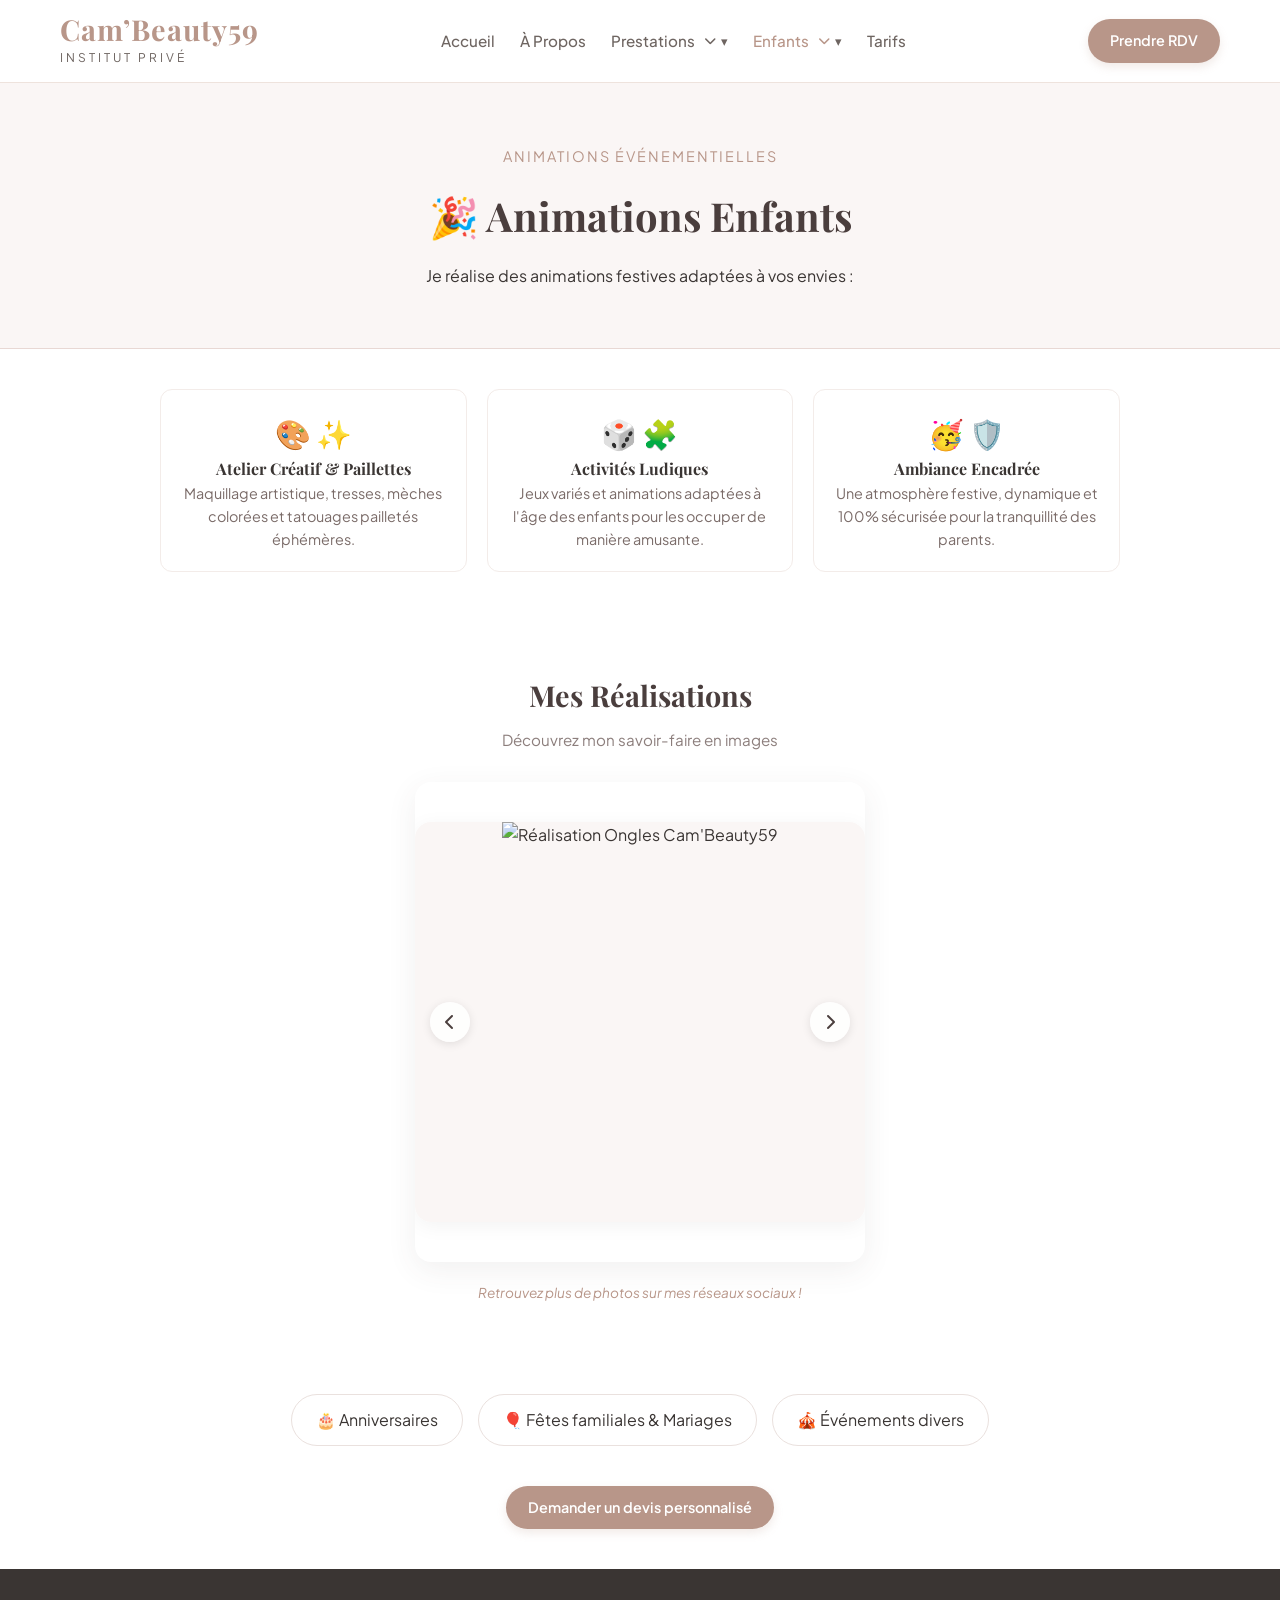
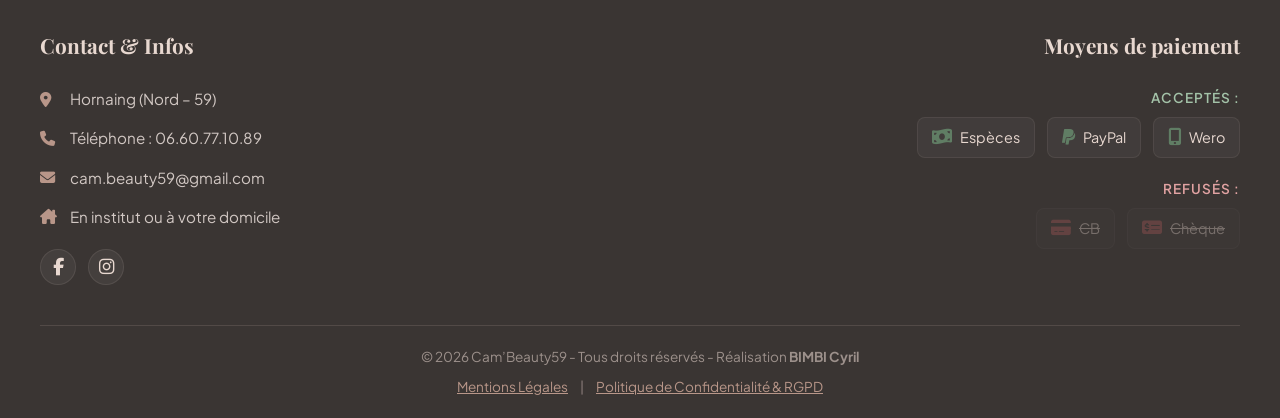
==== animations.html @ fa166274 "Add files via upload" ====
<!DOCTYPE html>
<html lang="fr">
<head>
    <meta charset="UTF-8">
    <meta name="viewport" content="width=device-width, initial-scale=1.0">
    <title>Animations enfants | Cam'Beauty59 | Hornaing</title>
    <link rel="stylesheet" href="style.css">
	<link rel="stylesheet" href="https://cdnjs.cloudflare.com/ajax/libs/font-awesome/6.5.1/css/all.min.css">
    <link rel="preconnect" href="https://fonts.googleapis.com">
    <link rel="preconnect" href="https://fonts.gstatic.com" crossorigin>
    <link href="https://fonts.googleapis.com/css2?family=Playfair+Display:ital,wght@0,400..700;1,400..700&family=Plus+Jakarta+Sans:wght@300;400;500;600&display=swap" rel="stylesheet">
</head>
<body>

     <!-- EN-TÊTE / HEADER -->
    <header class="main-header">
        <div class="header-container">
            <!-- LOGO -->
            <a href="index.html" class="logo" style="text-decoration: none;">
                <span class="logo-main">Cam’Beauty59</span>
                <span class="logo-sub">Institut Privé</span>
            </a>
            
            <!-- Menu de Navigation avec Checkbox (Burger) -->
            <input type="checkbox" id="menu-toggle" class="menu-toggle-checkbox">
            <label for="menu-toggle" class="menu-burger-label">
                <span></span>
                <span></span>
                <span></span>
            </label>

            <!-- NAVIGATION ÉPURÉE AVEC MENUS DÉROULANTS -->
            <nav class="nav-menu">
                <ul>
                    <li><a href="index.html">Accueil</a></li>
                    <li><a href="apropos.html">À Propos</a></li>
                    
                    <!-- MENU DÉROULANT : PRESTATIONS -->
                    <li class="dropdown">
                        <a href="#" class="dropdown-trigger">Prestations <i class="fa-solid fa-chevron-down" style="font-size: 0.75rem; margin-left: 4px;"></i></a>
                        <ul class="dropdown-menu">
                            <li><a href="ongles.html">Ongles</a></li>
                            <li><a href="cils.html">Cils</a></li>
                            <li><a href="soins-epilations.html">Soins & Épilations</a></li>
                            <li><a href="massages.html">Massages</a></li>
                            <li><a href="modelage-corps.html">Modelage corps</a></li>
                            <li><a href="mise-en-beaute.html">Mise en beauté</a></li>
                        </ul>
                    </li>

                    <!-- MENU DÉROULANT : ENFANTS -->
                    <li class="dropdown">
                        <a href="#" class="dropdown-trigger active">Enfants <i class="fa-solid fa-chevron-down" style="font-size: 0.75rem; margin-left: 4px;"></i></a>
                        <ul class="dropdown-menu">
                            <li><a href="animations.html" class = "active">Animations</a></li>
                            <li><a href="spa-party.html">Spa party</a></li>
                        </ul>
                    </li>

                    <li><a href="tarifs.html">Tarifs</a></li>
                    <li class="mobile-cta-item"><a href="reservation.html" class="btn-primary">Prendre RDV</a></li>
                </ul>
            </nav>

            <a href="reservation.html" class="btn-cta">Prendre RDV</a>
        </div>
    </header>
	
	<main>
<!-- SECTION ANIMATIONS ENFANTS -->
<main class="prestation-detail-page">
    <section class="prestation-hero">
        <span style="color: #b89689; text-transform: uppercase; letter-spacing: 2px; font-size: 0.9rem;">Animations événementielles</span>
        <h1 style="font-family: 'Playfair Display', serif; color: #4a3e3d; margin: 15px 0;">🎉 Animations Enfants</h1>
        <p>Je réalise des animations festives adaptées à vos envies :</p>
    </section>

    <div class="services-grid">
        <div class="service-card">
            <span style="font-size: 1.8rem;">🎨 ✨</span>
            <h4>Atelier Créatif & Paillettes</h4>
            <p style="font-size: 0.9rem; color: #7a6b68;">Maquillage artistique, tresses, mèches colorées et tatouages pailletés éphémères.</p>
        </div>
        <div class="service-card">
            <span style="font-size: 1.8rem;">🎲 🧩</span>
            <h4>Activités Ludiques</h4>
            <p style="font-size: 0.9rem; color: #7a6b68;">Jeux variés et animations adaptées à l'âge des enfants pour les occuper de manière amusante.</p>
        </div>
        <div class="service-card">
            <span style="font-size: 1.8rem;">🥳 🛡️</span>
            <h4>Ambiance Encadrée</h4>
            <p style="font-size: 0.9rem; color: #7a6b68;">Une atmosphère festive, dynamique et 100% sécurisée pour la tranquillité des parents.</p>
        </div>
    </div>

    <!-- SECTION GALERIE PHOTOS SOUS FORME DE SLIDER -->
    <section class="prestation-gallery-section" style="padding: 60px 20px; background: #ffffff; text-align: center;">
        <div style="max-width: 1000px; margin: 0 auto;">
            <h2 style="font-family: 'Playfair Display', serif; color: #4a3e3d; font-size: 1.8rem; margin: 0 0 10px 0;">Mes Réalisations</h2>
            <p style="color: #8c7e7c; font-family: 'Plus Jakarta Sans', sans-serif; font-size: 0.95rem; margin: 0 0 30px 0;">Découvrez mon savoir-faire en images</p>
            
            <!-- Conteneur principal du Slider -->
            <div class="slider-wrapper" style="position: relative; max-width: 450px; margin: 0 auto; overflow: hidden; border-radius: 16px; box-shadow: 0 8px 30px rgba(74, 62, 61, 0.08);">
                
                <!-- Les diapositives -->
                <div class="slides-container" id="nails-slider" style="display: flex; transition: transform 0.4s ease-in-out; width: 100%;">
                    <!-- Slide 1 -->
                    <div class="slide-item" style="min-width: 100%; aspect-ratio: 1/1; background: #faf6f5; box-sizing: border-box;">
                        <img src="images/ongles1.jpg" alt="Réalisation Ongles Cam'Beauty59" style="width: 100%; height: 100%; object-fit: cover;">
                    </div>
                    <!-- Slide 2 -->
                    <div class="slide-item" style="min-width: 100%; aspect-ratio: 1/1; background: #faf6f5; box-sizing: border-box;">
                        <img src="images/ongles2.jpg" alt="Réalisation Ongles Cam'Beauty59" style="width: 100%; height: 100%; object-fit: cover;">
                    </div>
                    <!-- Slide 3 -->
                    <div class="slide-item" style="min-width: 100%; aspect-ratio: 1/1; background: #faf6f5; box-sizing: border-box;">
                        <img src="images/ongles3.jpg" alt="Réalisation Ongles Cam'Beauty59" style="width: 100%; height: 100%; object-fit: cover;">
                    </div>
                    <!-- Slide 4 -->
                    <div class="slide-item" style="min-width: 100%; aspect-ratio: 1/1; background: #faf6f5; box-sizing: border-box;">
                        <img src="images/ongles4.jpg" alt="Réalisation Ongles Cam'Beauty59" style="width: 100%; height: 100%; object-fit: cover;">
                    </div>
                </div>

                <!-- Boutons de navigation (Flèches) -->
                <button onclick="moveSlide(-1)" style="position: absolute; left: 15px; top: 50%; transform: translateY(-50%); background: rgba(255, 255, 255, 0.85); border: none; width: 40px; height: 40px; border-radius: 50%; cursor: pointer; color: #4a3e3d; font-size: 1rem; display: flex; align-items: center; justify-content: center; box-shadow: 0 2px 10px rgba(0,0,0,0.1); transition: all 0.2s;" onmouseenter="this.style.backgroundColor='#ffffff'; this.style.color='#b89689';" onmouseleave="this.style.backgroundColor='rgba(255, 255, 255, 0.85)'; this.style.color='#4a3e3d';">
                    <i class="fa-solid fa-chevron-left"></i>
                </button>
                <button onclick="moveSlide(1)" style="position: absolute; right: 15px; top: 50%; transform: translateY(-50%); background: rgba(255, 255, 255, 0.85); border: none; width: 40px; height: 40px; border-radius: 50%; cursor: pointer; color: #4a3e3d; font-size: 1rem; display: flex; align-items: center; justify-content: center; box-shadow: 0 2px 10px rgba(0,0,0,0.1); transition: all 0.2s;" onmouseenter="this.style.backgroundColor='#ffffff'; this.style.color='#b89689';" onmouseleave="this.style.backgroundColor='rgba(255, 255, 255, 0.85)'; this.style.color='#4a3e3d';">
                    <i class="fa-solid fa-chevron-right"></i>
                </button>
            </div>

            <p style="color: #b89689; font-family: 'Plus Jakarta Sans', sans-serif; font-size: 0.85rem; font-style: italic; margin-top: 20px;">Retrouvez plus de photos sur mes réseaux sociaux !</p>
        </div>
    </section>

    <div class="event-badges">
        <div class="badge">🎂 Anniversaires</div>
        <div class="badge">🎈 Fêtes familiales & Mariages</div>
        <div class="badge">🎪 Événements divers</div>
    </div>

    <div style="text-align: center; margin: 40px 0;">
        <a href="reservation.html" class="btn-cta">Demander un devis personnalisé</a>
    </div>
</main>
<footer class="main-footer">
    <div class="footer-container">
        <div class="footer-col contact-col">
            <h4>Contact & Infos</h4>
            <p><i class="fa-solid fa-location-dot"></i> Hornaing (Nord – 59)</p>
            <p><i class="fa-solid fa-phone"></i> Téléphone : 06.60.77.10.89</p>
            <p><i class="fa-solid fa-envelope"></i> <a href="mailto:cam.beauty59@gmail.com" style="color: #d1c7c3; transition: color 0.3s;" onmouseover="this.style.color='#b89689'" onmouseout="this.style.color='#d1c7c3'">cam.beauty59@gmail.com</a></p>
            <p><i class="fa-solid fa-house-chimney"></i> En institut ou à votre domicile</p>
            <div class="footer-socials">
                <a href="https://www.facebook.com/profile.php?id=61571877812657" target="_blank" title="Suivez-nous sur Facebook" class="social-link fb">
                    <i class="fa-brands fa-facebook-f"></i>
                </a>
                <a href="https://www.instagram.com/cam_beauty_59?fbclid=IwY2xjawSXhWFleHRuA2FlbQIxMABzcnRjBmFwcF9pZBAyMjIwMzkxNzg4MjAwODkyAAEeG185iUCIok8GED-L1jcoVpaqo45nMcBzob8tK8vyRKc40WzaAgR6T8M7yww_aem_YWdncwBMK76YFuNPr8O8VAela2et&brid=YWdncwGJ7AncZDzfiNrmptBhnZ3S" target="_blank" title="Suivez-nous sur Instagram" class="social-link ig">
                    <i class="fa-brands fa-instagram"></i>
                </a>
            </div>
        </div>
        <div class="footer-col payment-col">
            <h4>Moyens de paiement</h4>
            <div class="payment-container">
                <div class="payment-group accept">
                    <span class="group-title">Acceptés :</span>
                    <div class="logos-grid">
                        <div class="logo-item" title="Espèces"><i class="fa-solid fa-money-bill-wave"></i> <span>Espèces</span></div>
                        <div class="logo-item" title="PayPal"><i class="fa-brands fa-paypal"></i> <span>PayPal</span></div>
                        <div class="logo-item" title="Wero"><i class="fa-solid fa-mobile-screen-button"></i> <span>Wero</span></div>
                    </div>
                </div>
                
                <div class="payment-group refuse">
                    <span class="group-title">Refusés :</span>
                    <div class="logos-grid">
                        <div class="logo-item disabled" title="Carte Bancaire"><i class="fa-solid fa-credit-card"></i> <span>CB</span></div>
                        <div class="logo-item disabled" title="Chèque"><i class="fa-solid fa-money-check-dollar"></i> <span>Chèque</span></div>
                    </div>
                </div>
            </div>
        </div>
    </div>
    
    <div class="footer-bottom">
        <p>&copy; 2026 Cam’Beauty59 - Tous droits réservés - Réalisation <a href="https://cyril1355.github.io/Cyril-freelance/" target="_blank" class="footer-link">BIMBI Cyril</a></p>
		<p class="footer-legal-links" style="font-size: 0.85rem; color: #8c7e7c;">
			<span onclick="openModal('legal-modal')" style="color: #b89689; cursor: pointer; text-decoration: underline; transition: color 0.3s;" onmouseover="this.style.color='#ffffff'" onmouseout="this.style.color='#b89689'">Mentions Légales</span> 
			<span style="color: #8c7e7c; margin: 0 10px;">|</span> 
			<span onclick="openModal('rgpd-modal')" style="color: #b89689; cursor: pointer; text-decoration: underline; transition: color 0.3s;" onmouseover="this.style.color='#ffffff'" onmouseout="this.style.color='#b89689'">Politique de Confidentialité & RGPD</span>
		</p>
    </div>
</footer>

<!-- MODALES INTERACTIVES -->
<div id="legal-modal" style="display:none; position:fixed; z-index:99999; left:0; top:0; width:100%; height:100%; background-color: rgba(42, 35, 34, 0.6); backdrop-filter: blur(5px); align-items: center; justify-content: center;">
    <div style="background-color: #faf6f5; margin: auto; padding: 30px; border: 1px solid #f3ece9; width: 90%; max-width: 650px; border-radius: 16px; box-shadow: 0 12px 40px rgba(0,0,0,0.15); font-family: 'Plus Jakarta Sans', sans-serif; position: relative;">
        <span onclick="closeModal('legal-modal')" style="position: absolute; right: 20px; top: 15px; font-size: 28px; cursor: pointer; color: #8c7e7c; transition: color 0.3s;" onmouseover="this.style.color='#4a3e3d'" onmouseout="this.style.color='#8c7e7c'">&times;</span>
        <h2 style="font-family: 'Playfair Display', serif; color: #4a3e3d; margin-top: 0; border-bottom: 1px solid #e8d8d4; padding-bottom: 12px; font-size: 1.6rem;">Mentions Légales</h2>
        <div style="max-height: 400px; overflow-y: auto; text-align: left; color: #5c4e4c; font-size: 0.9rem; line-height: 1.6; padding-right: 15px;">
            <p><strong>1. Édition du site</strong><br>Le présent site web est édité par <strong>Camille</strong>, agissant en qualité de Micro-Entrepreneur / Professionnel indépendant.<br>Secteur géographique : Hornaing (Nord – 59)<br>Siret : [Renseigner ton SIRET ici]<br>E-mail : cam.beauty59@gmail.com<br>Téléphone : 06.60.77.10.89</p>
            <p><strong>2. Hébergement</strong><br>Ce site est hébergé par GitHub Pages (GitHub Inc., 88 Colin P. Kelly Jr. St, San Francisco, CA 94107, États-Unis).</p>
            <p><strong>3. Propriété intellectuelle</strong><br>L'ensemble des contenus présents sur ce site (textes, visuels, charte graphique) est la propriété exclusive de Cam’Beauty59. Toute reproduction ou utilisation sans accord écrit est interdite.</p>
            <p><strong>4. Conditions d'Acompte & d'Annulation</strong><br>Les réservations de prestations esthétiques s'effectuent via la plateforme technique TidyCal. Pour chaque confirmation de rendez-vous, un acompte obligatoire et forfaitaire de 10 € est demandé. Cet acompte est déduit du montant final de la prestation.</p>
            <p>Conformément à l'article L221-28 du Code de la consommation concernant les services de soins à date déterminée, le droit de rétractation ne s'applique pas aux réservations effectuées.</p>
            <p><strong>Règle des 48h :</strong> Toute annulation ou modification de créneau doit survenir plus de 48 heures à l'avance. Passé ce délai de 48h, ou en cas de non-présentation, l'acompte de 10 € sera définitivement conservé par Cam’Beauty59 à titre de dédommagement forfaitaire pour l'immobilisation du créneau, sans possibilité de remboursement ou de report.</p>
        </div>
    </div>
</div>

<div id="rgpd-modal" style="display:none; position:fixed; z-index:99999; left:0; top:0; width:100%; height:100%; background-color: rgba(42, 35, 34, 0.6); backdrop-filter: blur(5px); align-items: center; justify-content: center;">
    <div style="background-color: #faf6f5; margin: auto; padding: 30px; border: 1px solid #f3ece9; width: 90%; max-width: 650px; border-radius: 16px; box-shadow: 0 12px 40px rgba(0,0,0,0.15); font-family: 'Plus Jakarta Sans', sans-serif; position: relative;">
        <span onclick="closeModal('rgpd-modal')" style="position: absolute; right: 20px; top: 15px; font-size: 28px; cursor: pointer; color: #8c7e7c; transition: color 0.3s;" onmouseover="this.style.color='#4a3e3d'" onmouseout="this.style.color='#8c7e7c'">&times;</span>
        <h2 style="font-family: 'Playfair Display', serif; color: #4a3e3d; margin-top: 0; border-bottom: 1px solid #e8d8d4; padding-bottom: 12px; font-size: 1.6rem;">Politique de Confidentialité (RGPD)</h2>
        <div style="max-height: 400px; overflow-y: auto; text-align: left; color: #5c4e4c; font-size: 0.9rem; line-height: 1.6; padding-right: 15px;">
            <p><strong>1. Responsable du traitement</strong><br>La responsable de la collecte et du traitement de vos données personnelles est Camille (cam.beauty59@gmail.com).</p>
            <p><strong>2. Données collectées & Finalités</strong><br>Nous collectons uniquement les informations nécessaires au bon traitement de vos demandes :
            <br>• Prénom, Nom, Email, Téléphone : pour enregistrer, planifier et confirmer vos rendez-vous.
            <br>• Données de paiement : pour le règlement sécurisé de votre acompte de 10 €.</p>
            <p><strong>3. Transmission et Sécurité</strong><br>Vos données sont transmises de manière sécurisée aux outils tiers indispensables à la prise de rendez-vous automatique : TidyCal (planification), Google Calendar (agenda professionnel) et Stripe/PayPal (passerelles de paiement agréées). Aucun identifiant bancaire n'est stocké sur notre site web.</p>
            <p><strong>4. Vos Droits</strong><br>Conformément au RGPD, vous disposez d’un droit d’accès, de modification, de limitation ou de suppression de vos données personnelles. Pour exercer vos droits, vous pouvez envoyer votre demande à tout moment par e-mail à cam.beauty59@gmail.com.</p>
        </div>
    </div>
</div>

<!-- LOGICIEL DE NAVIGATION DES FENÊTRES ET DU DIAPORAMA SCRIPT -->
<script>
// Gestion du Slider Photos
let currentSlide = 0;
const totalSlides = 4; // Nombre total d'images

function moveSlide(direction) {
    currentSlide = (currentSlide + direction + totalSlides) % totalSlides;
    const slider = document.getElementById('nails-slider');
    slider.style.transform = `translateX(-${currentSlide * 100}%)`;
}

// Sélection Prestations & Bouton Réservation
let selectedServiceUrl = "";

function selectService(url, element) {
    if (selectedServiceUrl === url) {
        element.style.borderColor = "#eae1de";
        element.style.background = "#ffffff";
        selectedServiceUrl = ""; 
    } else {
        document.querySelectorAll('.service-option').forEach(opt => {
            opt.style.borderColor = "#eae1de";
            opt.style.background = "#ffffff";
        });
        
        element.style.borderColor = "#b89689";
        element.style.background = "#fdfbfb";
        selectedServiceUrl = url; 
    }
    
    toggleBookingButton();
}

function toggleBookingButton() {
    const checkbox = document.getElementById('agree-policy');
    const btn = document.getElementById('booking-btn');
    
    if (checkbox.checked && selectedServiceUrl !== "") {
        btn.href = selectedServiceUrl;
        btn.style.backgroundColor = "#b89689"; 
        btn.style.pointerEvents = "auto";
        btn.style.opacity = "1";
    } else {
        btn.href = "#";
        btn.style.backgroundColor = "#cbd5e1"; 
        btn.style.pointerEvents = "none";
        btn.style.opacity = "0.7";
    }
}
</script>
</body>
</html>
---- style.css ----
:root {
    --primary-color: #b89689;   
    --accent-color: #e8d8d0;    
    --bg-soft: #fbf6f3;         
    --text-dark: #3a3533;       
    --text-light: #6e6561;      
    --border-color: #eee3dd;    
    --success-color: #607d64;   
    --danger-color: #b05c5c;    
}

* {
    box-sizing: border-box;
    margin: 0;
    padding: 0;
}

body {
    font-family: 'Plus Jakarta Sans', sans-serif;
    color: var(--text-dark);
    background-color: #ffffff;
    line-height: 1.6;
    overflow-x: hidden; /* Évite les légers scrolls horizontaux sur mobile */
}

h1, h2, h3, h4, .logo-main {
    font-family: 'Playfair Display', serif;
}

a {
    text-decoration: none;
    color: inherit;
    transition: all 0.3s ease;
}

img {
    max-width: 100%;
    height: auto;
}

/* ==========================================================================
  				NAVIGATION RESPONSIVE
   ========================================================================== */
.main-header {
    background-color: #ffffff;
    border-bottom: 1px solid var(--border-color);
    position: sticky;
    top: 0;
    z-index: 1000;
}

.header-container {
    max-width: 1200px;
    margin: 0 auto;
    padding: 15px 20px;
    display: flex;
    justify-content: space-between;
    align-items: center;
}

.logo {
    display: flex;
    flex-direction: column;
    z-index: 1010;
}

.logo-main {
    font-size: 1.8rem;
    font-weight: 700;
    letter-spacing: 1px;
    color: var(--primary-color);
    line-height: 1;
}

.logo-sub {
    font-size: 0.75rem;
    text-transform: uppercase;
    letter-spacing: 3px;
    color: var(--text-light);
    margin-top: 4px;
}
/* ==========================================================================
   NOUVEAU SYSTÈME DE NAVIGATION ÉPURÉ & DROPDOWNS
   ========================================================================== */
.nav-menu ul {
    list-style: none;
    display: flex;
    gap: 25px;
    align-items: center;
}

.nav-menu a {
    font-size: 0.95rem;
    font-weight: 500;
    color: var(--text-light);
    padding: 10px 0;
    display: inline-flex;
    align-items: center;
    gap: 5px;
    position: relative;
}

/* --- STRUCTURE DES DROPDOWNS (ORDINATEUR) --- */
.nav-menu li {
    position: relative; /* Position pivot pour le sous-menu */
}

.nav-menu .dropdown-menu {
    display: none;
    position: absolute;
    top: 100%;
    left: 50%;
    transform: translateX(-50%);
    background-color: #ffffff;
    box-shadow: 0 10px 30px rgba(184, 150, 137, 0.12);
    border: 1px solid var(--border-color);
    border-radius: 12px;
    padding: 12px 0;
    min-width: 200px;
    z-index: 1000;
    flex-direction: column;
    gap: 0;
}

/* Liens internes du menu déroulant */
.nav-menu .dropdown-menu li a {
    display: block;
    padding: 10px 20px;
    color: var(--text-dark);
    font-size: 0.9rem;
    font-weight: 400;
    white-space: nowrap;
    width: 100%;
    transition: background-color 0.2s, color 0.2s;
}

.nav-menu .dropdown-menu li a:hover,
.nav-menu .dropdown-menu li a.active {
    background-color: var(--bg-soft);
    color: var(--primary-color);
}

/* Flèche indicative */
.dropdown-trigger::after {
    content: '▾';
    font-size: 0.8rem;
    color: var(--text-light);
    transition: transform 0.3s ease;
}

.dropdown-trigger:hover::after {
    color: var(--primary-color);
}

/* Déclenchement au survol sur écran d'ordinateur */
@media (min-width: 1025px) {
    .nav-menu li.dropdown:hover .dropdown-menu {
        display: flex;
    }
}

.nav-menu a:hover, .nav-menu a.active {
    color: var(--primary-color);
}

.mobile-cta-item {
    display: none;
}

.menu-toggle-checkbox, .menu-burger-label {
    display: none;
}

.btn-cta, .btn-primary {
    background-color: var(--primary-color);
    color: #ffffff;
    padding: 10px 22px;
    border-radius: 50px;
    font-size: 0.9rem;
    font-weight: 600;
    display: inline-block;
    box-shadow: 0 4px 10px rgba(184, 150, 137, 0.2);
    border: none;
    cursor: pointer;
    text-align: center;
}

.btn-cta:hover, .btn-primary:hover {
    background-color: var(--text-dark);
    box-shadow: 0 4px 15px rgba(0, 0, 0, 0.15);
    transform: translateY(-1px);
}

.btn-primary {
    padding: 14px 30px;
    font-size: 1rem;
}

/* ==========================================================================
   PAGE D'ACCUEIL CONTENU
   ========================================================================== */

/* --- SECTION HERO --- */
.hero-section {
    background: linear-gradient(135deg, var(--bg-soft) 0%, #ffffff 100%);
    padding: 80px 20px;
}

.hero-container {
    max-width: 1200px;
    margin: 0 auto;
    display: flex;
    align-items: center;
    gap: 60px;
}

.hero-image {
    flex: 1;
    text-align: center;
}

.hero-image img {
    border-radius: 20px;
    box-shadow: 0 10px 30px rgba(184, 150, 137, 0.15);
    border: 8px solid #ffffff;
}

.hero-content {
    flex: 1.2;
}

.hero-content .subtitle {
    display: inline-block;
    color: var(--primary-color);
    text-transform: uppercase;
    font-size: 0.9rem;
    letter-spacing: 2px;
    font-weight: 600;
    margin-bottom: 15px;
}

.hero-content h1 {
    font-size: 3rem;
    color: var(--text-dark);
    line-height: 1.2;
    margin-bottom: 20px;
}

.hero-content p {
    font-size: 1.15rem;
    color: var(--text-light);
    line-height: 1.7;
    margin-bottom: 35px;
}

/* --- SECTION INFOS & ENGAGEMENTS --- */
.info-section {
    max-width: 1200px;
    margin: 80px auto;
    padding: 0 20px;
}

.info-grid {
    display: grid;
    grid-template-columns: repeat(auto-fit, minmax(320px, 1fr));
    gap: 40px;
}

.info-card {
    background: #ffffff;
    padding: 45px;
    border-radius: 20px;
    border: 1px solid var(--border-color);
    box-shadow: 0 5px 20px rgba(184, 150, 137, 0.03);
    transition: transform 0.3s ease;
}

.info-card:hover {
    transform: translateY(-5px);
}

.info-card .icon {
    font-size: 2.5rem;
    margin-bottom: 20px;
}

.info-card h3 {
    font-size: 1.6rem;
    color: var(--text-dark);
    margin-bottom: 20px;
}

.info-card p {
    margin-bottom: 15px;
    color: var(--text-light);
    line-height: 1.6;
}

.commitments-list {
    list-style: none;
    padding: 0;
}

.commitments-list li {
    margin-bottom: 15px;
    color: var(--text-light);
    line-height: 1.6;
}

/* --- SECTION AVIS CLIENTS --- */
.reviews-section {
    background-color: var(--bg-soft);
    padding: 80px 20px;
    text-align: center;
}

.reviews-section h2 {
    font-size: 2.4rem;
    color: var(--text-dark);
    margin-bottom: 10px;
}

.reviews-subtitle {
    color: var(--primary-color);
    font-style: italic;
    font-size: 1.1rem;
    margin-bottom: 50px;
}

.reviews-grid {
    max-width: 1200px;
    margin: 0 auto;
    display: grid;
    grid-template-columns: repeat(auto-fit, minmax(280px, 1fr));
    gap: 30px;
}

.review-card {
    background: #ffffff;
    padding: 35px;
    border-radius: 16px;
    box-shadow: 0 5px 25px rgba(184, 150, 137, 0.06);
}

.review-card .stars {
    margin-bottom: 15px;
    font-size: 1.1rem;
}

.review-text {
    font-style: italic;
    color: var(--text-light);
    line-height: 1.6;
    margin-bottom: 20px;
}

.review-author {
    font-weight: 600;
    color: var(--text-dark);
    font-size: 0.95rem;
}
/* ==========================================================================
   BOUTON D'ACTION DE REDIRECTION FACEBOOK
   ========================================================================== */
.leave-review-container {
    margin-top: 50px;
    display: flex;
    flex-direction: column;
    align-items: center;
    gap: 15px;
}

.leave-review-container p {
    font-size: 1.05rem;
    color: var(--text-light);
}

.btn-secondary {
    background-color: transparent;
    color: var(--primary-color);
    border: 2px solid var(--primary-color);
    padding: 12px 28px;
    border-radius: 50px;
    font-size: 0.95rem;
    font-weight: 600;
    display: inline-flex;
    align-items: center;
    gap: 10px;
    transition: all 0.3s ease;
}

.btn-secondary i {
    font-size: 1.1rem;
    color: #1877f2; /* Couleur officielle bleu Facebook pour l'icône */
}

.btn-secondary:hover {
    background-color: var(--primary-color);
    color: #ffffff;
    box-shadow: 0 4px 12px rgba(184, 150, 137, 0.15);
}

.btn-secondary:hover i {
    color: #ffffff; /* L'icône devient blanche au survol pour l'esthétique */
}
}
/* ==========================================================================
   FOOTER
   ========================================================================== */
.main-footer {
    background-color: var(--text-dark);
    color: #ffffff;
    padding: 60px 20px 20px 20px;
}

.footer-container {
    max-width: 1200px;
    margin: 0 auto;
    display: flex;
    justify-content: space-between;
    flex-wrap: wrap;
    gap: 40px;
    border-bottom: 1px solid #524a47;
    padding-bottom: 40px;
}

.footer-col {
    flex: 1;
    min-width: 250px;
}

.footer-col h4 {
    font-size: 1.3rem;
    margin-bottom: 20px;
    color: var(--accent-color);
}

.footer-col p {
    margin-bottom: 12px;
    color: #d1c7c3;
}

/* ==========================================================================
   FOOTER - DISPOSITION GAUCHE / DROITE
   ========================================================================== */
.main-footer {
    background-color: var(--text-dark);
    color: #ffffff;
    padding: 60px 20px 20px 20px;
}

.footer-container {
    max-width: 1200px;
    margin: 0 auto;
    display: flex;
    justify-content: space-between;
    align-items: flex-start;
    gap: 40px;
    border-bottom: 1px solid #524a47;
    padding-bottom: 40px;
}

.footer-col {
    flex: 1;
}

.contact-col h4 {
    font-size: 1.3rem;
    margin-bottom: 25px;
    color: var(--accent-color);
}

.contact-col p {
    margin-bottom: 15px;
    color: #d1c7c3;
    display: flex;
    align-items: center;
    gap: 10px;
    font-size: 0.95rem;
}

.contact-col p i {
    color: var(--primary-color);
    width: 20px;
}

.footer-socials {
    display: flex;
    gap: 12px;
    margin-top: 20px;
}

.social-link {
    display: flex;
    align-items: center;
    justify-content: center;
    width: 36px;
    height: 36px;
    background-color: rgba(255, 255, 255, 0.05);
    border: 1px solid rgba(232, 216, 208, 0.1);
    border-radius: 50px; 
    color: #e8d8d0;
    font-size: 1.1rem;
    transition: all 0.3s ease;
}

.social-link.fb:hover {
    background-color: #1877f2;
    color: #ffffff;
    border-color: #1877f2;
    transform: translateY(-3px);
}

.social-link.ig:hover {
    background: linear-gradient(45deg, #f09433 0%, #e6683c 25%, #dc2743 50%, #cc2366 75%, #bc1888 100%);
    color: #ffffff;
    border-color: transparent;
    transform: translateY(-3px);
}
.payment-col {
    display: flex;
    flex-direction: column;
    align-items: flex-end;
    text-align: right;
}

.payment-col h4 {
    font-size: 1.3rem;
    margin-bottom: 25px;
    color: var(--accent-color);
}

.payment-container {
    display: flex;
    flex-direction: column;
    gap: 20px;
    align-items: flex-end;
}

.payment-group {
    display: flex;
    flex-direction: column;
    gap: 8px;
}

.group-title {
    font-size: 0.85rem;
    text-transform: uppercase;
    letter-spacing: 1px;
    font-weight: 600;
}

.payment-group.accept .group-title {
    color: #a3c2a8;
}

.payment-group.refuse .group-title {
    color: #e2a3a3;
}

.logos-grid {
    display: flex;
    gap: 12px;
    justify-content: flex-end;
    flex-wrap: wrap;
}

.logo-item {
    display: flex;
    align-items: center;
    gap: 8px;
    background-color: rgba(255, 255, 255, 0.04);
    padding: 8px 14px;
    border-radius: 8px;
    font-size: 0.9rem;
    color: #e8d8d0;
    border: 1px solid rgba(232, 216, 208, 0.08);
}

.logo-item i {
    font-size: 1.1rem;
}

.payment-group.accept .logo-item i {
    color: var(--success-color);
}

.logo-item.disabled {
    opacity: 0.35;
}

.logo-item.disabled i {
    color: var(--danger-color);
}

.logo-item.disabled span, .logo-item.disabled i {
    text-decoration: line-through;
}

.footer-bottom {
    max-width: 1200px;
    margin: 20px auto 0 auto;
    text-align: center;
    font-size: 0.85rem;
    color: #9c908b;
}

.footer-legal-links {
    margin-top: 8px;
}

.footer-legal-links a {
    color: #9c908b;
    margin: 0 5px;
}

.footer-legal-links a:hover {
    color: var(--accent-color);
}

/* Réajustement responsive pour mobile (les blocs se remettent l'un sous l'autre) */
@media (max-width: 768px) {
    .footer-container {
        flex-direction: column;
        align-items: flex-start;
        gap: 40px;
    }

    .payment-col, .payment-container {
        align-items: flex-start;
        text-align: left;
    }

    .logos-grid {
        justify-content: flex-start;
    }
}


@media (max-width: 1024px) {
    .btn-cta {
        display: none;
    }

    .menu-burger-label {
        display: flex;
        flex-direction: column;
        justify-content: space-between;
        width: 30px;
        height: 21px;
        cursor: pointer;
        z-index: 1010;
    }

    .menu-burger-label span {
        display: block;
        height: 3px;
        width: 100%;
        background-color: var(--primary-color);
        border-radius: 3px;
        transition: all 0.3s ease;
    }

    .nav-menu {
        position: fixed;
        top: 0;
        right: -100%; /* Caché à droite par défaut */
        width: 80%;
        max-width: 400px;
        height: 100vh;
        background-color: #ffffff;
        box-shadow: -5px 0 25px rgba(0, 0, 0, 0.05);
        padding: 100px 40px 40px 40px;
        transition: right 0.4s cubic-bezier(0.16, 1, 0.3, 1);
        z-index: 1005;
    }

    .nav-menu ul {
        flex-direction: column;
        align-items: flex-start;
        gap: 25px;
    }

    .nav-menu a {
        font-size: 1.2rem;
        display: block;
        width: 100%;
    }

    .mobile-cta-item {
        display: block;
        width: 100%;
        margin-top: 20px;
    }
    
    .mobile-cta-item .btn-primary {
        display: block;
        width: 100%;
    }

    .menu-toggle-checkbox:checked ~ .nav-menu {
        right: 0;
    }

    .menu-toggle-checkbox:checked ~ .menu-burger-label span:nth-child(1) {
        transform: translateY(9px) rotate(45deg);
    }

    .menu-toggle-checkbox:checked ~ .menu-burger-label span:nth-child(2) {
        opacity: 0;
    }

    .menu-toggle-checkbox:checked ~ .menu-burger-label span:nth-child(3) {
        transform: translateY(-9px) rotate(-45deg);
    }
	/* Ajustement des menus déroulants pour le volet mobile */
    .nav-menu .dropdown-menu {
        display: none; 
        position: static;
        transform: none;
        box-shadow: none;
        border: none;
        padding: 5px 0 5px 15px;
        background: transparent;
        min-width: auto;
    }

    /* Affiche le sous-menu sur mobile au clic/survol */
    .nav-menu li.dropdown:hover .dropdown-menu,
    .nav-menu li.dropdown:focus-within .dropdown-menu {
        display: flex;
    }

    .nav-menu .dropdown-menu li a {
        font-size: 1.05rem;
        padding: 8px 0;
        color: var(--text-light);
    }
}

@media (max-width: 768px) {
    .hero-section {
        padding: 40px 20px;
    }

    .hero-container {
        flex-direction: column;
        text-align: center;
        gap: 30px;
    }

    .hero-image {
        order: -1;
    }

    .hero-image img {
        max-width: 85%;
    }

    .hero-content h1 {
        font-size: 2.2rem;
    }

    .hero-content p {
        font-size: 1.05rem;
        margin-bottom: 25px;
    }

    .info-section {
        margin: 50px auto;
    }

    .info-card {
        padding: 30px 20px;
    }

    .reviews-section {
        padding: 60px 20px;
    }

    .reviews-section h2 {
        font-size: 1.8rem;
    }

    .footer-container {
        flex-direction: column;
        gap: 30px;
    }
}
/* Style du lien dans le footer */
.footer-link {
  color: var(--primary);
  text-decoration: none;
  font-weight: 700;
  transition: opacity 0.3s ease;
}

.footer-link:hover {
  text-decoration: underline;
  opacity: 0.8;
}

/* ==========================================================================
   PAGE À PROPOS - IDENTITÉ CAMILLE
   ========================================================================== */
.about-page-content {
    background-color: var(--bg-soft);
}

.about-bio-section {
    padding: 80px 20px;
    background-color: #ffffff;
}

.about-bio-container {
    max-width: 1200px;
    margin: 0 auto;
    display: flex;
    align-items: center;
    gap: 50px;
}

.about-bio-text {
    flex: 1.2;
}

.about-bio-text .subtitle {
    font-size: 0.95rem;
    color: var(--primary-color);
    font-weight: 600;
    display: block;
    margin-bottom: 15px;
}

.about-bio-text h1 {
    font-size: 3rem;
    color: var(--text-dark);
    margin-bottom: 20px;
}

.about-bio-text p {
    font-size: 1.05rem;
    line-height: 1.7;
    color: var(--text-light);
    margin-bottom: 15px;
}

.about-bio-text p.lead {
    font-size: 1.25rem;
    color: var(--text-dark);
    font-weight: 500;
}

/* Bloc Diplômes & Spécialités */
.diplomas-block {
    background-color: var(--bg-soft);
    padding: 25px 30px;
    border-radius: 20px;
    margin-top: 30px;
    border: 1px solid var(--border-color);
}

.diplomas-block h3 {
    font-size: 1.2rem;
    color: var(--text-dark);
    margin-bottom: 10px;
    display: flex;
    align-items: center;
    gap: 10px;
}

.diplomas-block h3 i {
    color: var(--primary-color);
}

.skills-list {
    list-style: none;
    padding: 0;
    margin-top: 15px;
    display: flex;
    flex-direction: column;
    gap: 12px;
}

.skills-list li {
    display: flex;
    align-items: center;
    gap: 10px;
    font-size: 1rem;
    color: var(--text-dark);
}

.skills-list li i {
    color: var(--primary-color);
    font-size: 0.85rem;
}

/* Zone Photo Institut / Camille */
.about-bio-gallery {
    flex: 0.8;
}

.main-photo-wrapper {
    background-color: #ffffff;
    padding: 12px;
    border-radius: 24px;
    box-shadow: 0 15px 35px rgba(184, 150, 137, 0.12);
    border: 1px solid var(--border-color);
    text-align: center;
}

.main-photo-wrapper img {
    max-width: 100%;
    height: auto;
    border-radius: 16px;
    display: block;
}

.photo-caption {
    display: inline-block;
    margin-top: 12px;
    font-size: 0.85rem;
    color: var(--text-light);
    font-style: italic;
}

/* SECTION GRILLE DES PRESTATIONS VISUELLES */
.about-services-section {
    padding: 80px 20px;
    max-width: 1200px;
    margin: 0 auto;
}

.services-intro {
    text-align: center;
    margin-bottom: 50px;
}

.services-intro h2 {
    font-size: 2.2rem;
    color: var(--text-dark);
    margin-bottom: 10px;
}

.services-intro p {
    font-size: 1.05rem;
    color: var(--text-light);
}

.services-visual-grid {
    display: grid;
    grid-template-columns: repeat(auto-fit, minmax(220px, 1fr));
    gap: 25px;
    justify-content: center;
}

.service-visual-card {
    background-color: #ffffff;
    border-radius: 20px;
    overflow: hidden;
    box-shadow: 0 4px 15px rgba(0, 0, 0, 0.02);
    border: 1px solid var(--border-color);
    transition: transform 0.3s ease, box-shadow 0.3s ease;
}

.service-visual-card:hover {
    transform: translateY(-5px);
    box-shadow: 0 10px 25px rgba(184, 150, 137, 0.12);
}

.service-img-holder {
    width: 100%;
    height: 200px;
    overflow: hidden;
    background-color: #f5f5f5;
}

.service-img-holder img {
    width: 100%;
    height: 100%;
    object-fit: cover;
    transition: transform 0.5s ease;
}

.service-visual-card:hover .service-img-holder img {
    transform: scale(1.06);
}

.service-card-info {
    padding: 20px;
    text-align: center;
}

.service-card-info h3 {
    font-size: 1.1rem;
    color: var(--text-dark);
    font-weight: 600;
}

.service-card-info .small-tag {
    display: block;
    font-size: 0.8rem;
    color: var(--text-light);
    font-weight: 400;
    margin-top: 4px;
}

.about-action-call {
    text-align: center;
    margin-top: 50px;
}

/* RESPONSIVE DESIGN */
@media (max-width: 992px) {
    .about-bio-container {
        flex-direction: column;
        gap: 40px;
    }
    .about-bio-gallery {
        width: 100%;
        max-width: 500px;
    }
    .about-bio-text h1 {
        font-size: 2.5rem;
    }
}

@media (max-width: 576px) {
    .services-visual-grid {
        grid-template-columns: 1fr;
        max-width: 320px;
        margin: 0 auto;
    }
}
/* ==========================================================================
   SYSTEME DE MINI-CARROUSEL SUR LES CARTES
   ========================================================================== */
.service-slider-container {
    position: relative;
    width: 100%;
    height: 220px;
    overflow: hidden;
    background-color: #f5f5f5;
}

.service-slides {
    display: flex;
    overflow-x: auto;
    scroll-snap-type: x mandatory;
    scroll-behavior: smooth;
    width: 100%;
    height: 100%;
    /* Masquer la barre de défilement sur tous les navigateurs */
    scrollbar-width: none; /* Firefox */
    -ms-overflow-style: none; /* IE/Edge */
}

.service-slides::-webkit-scrollbar {
    display: none; /* Chrome/Safari */
}

.service-slides img {
    flex: 0 0 100%;
    width: 100%;
    height: 100%;
    object-fit: cover;
    scroll-snap-align: start;
    transition: transform 0.5s ease;
}

/* Boutons Flèches */
.slider-btn {
    position: absolute;
    top: 50%;
    transform: translateY(-50%);
    width: 32px;
    height: 32px;
    background-color: rgba(255, 255, 255, 0.85);
    border: none;
    border-radius: 50%;
    color: var(--text-dark);
    font-size: 0.8rem;
    cursor: pointer;
    display: flex;
    align-items: center;
    justify-content: center;
    box-shadow: 0 2px 8px rgba(0,0,0,0.1);
    transition: all 0.3s ease;
    opacity: 0; /* Caché par défaut */
    z-index: 10;
}

.slider-btn.prev { left: 10px; }
.slider-btn.next { right: 10px; }

/* Afficher les flèches uniquement au survol de la carte */
.service-visual-card:hover .slider-btn {
    opacity: 1;
}

.slider-btn:hover {
    background-color: var(--primary-color);
    color: #ffffff;
}

/* Forcer l'affichage des boutons sur mobile puisqu'il n'y a pas de survol "Hover" */
@media (max-width: 768px) {
    .slider-btn {
        opacity: 1;
        background-color: rgba(255, 255, 255, 0.95);
    }
}
/* Section Google Maps */
.map-section {
    padding: 40px 0;
    width: 100%;
    background-color: var(--bg-light, #fff); /* S'adapte à ta couleur de fond */
}

.map-container {
    max-width: 1200px; /* Aligné sur la largeur maximale de ton site */
    margin: 0 auto;
    padding: 0 20px;
}

.map-container iframe {
    width: 100%;
    border-radius: 12px; /* Pour un rendu plus doux et moderne */
    box-shadow: 0 4px 15px rgba(0, 0, 0, 0.05); /* Ombre légère pour le relief */
}
/* Ajustement des menus déroulants pour le volet mobile */
    .nav-menu .dropdown-menu {
        display: none; 
        position: static;
        transform: none;
        box-shadow: none;
        border: none;
        padding: 5px 0 5px 15px;
        background: transparent;
        min-width: auto;
    }

    /* Affiche le sous-menu sur mobile au clic/survol */
    .nav-menu li.dropdown:hover .dropdown-menu,
    .nav-menu li.dropdown:focus-within .dropdown-menu {
        display: flex;
    }

    .nav-menu .dropdown-menu li a {
        font-size: 1.05rem;
        padding: 8px 0;
        color: var(--text-light);
    }
/* ==========================================================================
   PAGE : MODELAGE CORPS & DOS (Mise en page dédiée)
   ========================================================================== */

.prestation-hero-section.section-modelage {
    background: #faf6f5; /* Le beige clair identique à vos autres pages */
    padding: 100px 20px;
    text-align: center;
}

/* Force la couleur sombre sur le titre, le sous-titre et la description */
.prestation-hero-section.section-modelage h1,
.prestation-hero-section.section-modelage .prestation-lead-text,
.prestation-hero-section.section-modelage .prestation-subtitle {
    color: #4a3e3d !important;
}

/* Conserve la couleur dorée/rosée uniquement pour le texte d'introduction si besoin */
.prestation-hero-section.section-modelage .prestation-subtitle {
    color: #b89689 !important;
}

.hero-prestation-content {
    max-width: 800px;
    margin: 0 auto;
}
/* 2. Structure principale (Menu + Galerie) */
.prestation-menu-section {
    background-color: #faf6f5;
    padding: 80px 20px;
}

.prestation-menu-container {
    max-width: 1200px;
    margin: 0 auto;
    display: table;
    width: 100%;
}

/* Colonne de Gauche : Prestations */
.prestation-items-details {
    display: table-cell;
    width: 55%;
    vertical-align: top;
    padding-right: 5%;
}

.prestation-category-block h2 {
    font-family: "Playfair Display", serif;
    font-size: 2rem;
    color: #4a3e3d;
    margin-bottom: 10px;
}

.category-intro-text {
    color: #8c7e7c;
    font-size: 1.05rem;
    margin-bottom: 40px;
    line-height: 1.5;
}

/* Lignes de prestations avec pointillés */
.menu-list {
    margin-bottom: 50px;
}

.menu-item-row {
    margin-bottom: 30px;
    background: #ffffff;
    padding: 25px;
    border-radius: 12px;
    box-shadow: 0 4px 15px rgba(74, 62, 61, 0.03);
    transition: transform 0.3s ease, box-shadow 0.3s ease;
}

.menu-item-row:hover {
    transform: translateY(-3px);
    box-shadow: 0 8px 25px rgba(74, 62, 61, 0.07);
}

.item-title-dots {
    display: flex;
    align-items: baseline;
    justify-content: space-between;
    width: 100%;
}

.item-title {
    font-family: "Playfair Display", serif;
    font-size: 1.35rem;
    color: #4a3e3d;
    font-weight: 600;
    white-space: nowrap;
}

.item-dots {
    flex-grow: 1;
    border-bottom: 2px dotted #e8d8d4;
    margin: 0 15px;
    position: relative;
    top: -4px;
}

.item-description {
    color: #706260;
    font-size: 0.95rem;
    line-height: 1.6;
    margin-top: 10px;
}

.item-meta {
    margin-top: 15px;
    display: flex;
    justify-content: flex-start;
}

.item-duration {
    background-color: #f3ece9;
    color: #4a3e3d;
    font-size: 0.85rem;
    font-weight: 600;
    padding: 6px 14px;
    border-radius: 50px;
}

.item-duration i {
    color: #b89689;
    margin-right: 5px;
}

/* Encadré Qualité */
.quality-callout-box {
    background-color: #fcf9f8;
    border-left: 4px solid #b89689;
    padding: 25px;
    border-radius: 0 16px 16px 0;
    box-shadow: inset 0 0 10px rgba(0,0,0,0.01);
}

.quality-callout-box h4 {
    font-family: "Playfair Display", serif;
    font-size: 1.15rem;
    color: #4a3e3d;
    margin-bottom: 10px;
}

.quality-callout-box h4 i {
    color: #b89689;
    margin-right: 6px;
}

.quality-callout-box p {
    color: #706260;
    font-size: 0.95rem;
    line-height: 1.6;
}

/* Colonne de Droite : Galerie Photo interactive */
.prestation-media-gallery {
    display: table-cell;
    width: 40%;
    vertical-align: top;
}

.sticky-gallery-wrapper {
    position: relative;
}

.interactive-slider {
    position: relative;
    border-radius: 20px;
    overflow: hidden;
    box-shadow: 0 15px 35px rgba(74, 62, 61, 0.12);
    background-color: #4a3e3d;
}

.slider-slides-container {
    display: flex;
    overflow-x: auto;
    scroll-snap-type: x mandatory;
    scroll-behavior: smooth;
    -webkit-overflow-scrolling: touch;
}

.slider-slides-container::-webkit-scrollbar {
    display: none; /* Cache la scrollbar brute */
}

.slide-picture-item {
    flex: 0 0 100%;
    scroll-snap-align: start;
    position: relative;
    height: 480px;
}

.slide-picture-item img {
    width: 100%;
    height: 100%;
    object-fit: cover;
    display: block;
}

.slide-tag {
    position: absolute;
    bottom: 25px;
    left: 25px;
    background-color: rgba(42, 35, 34, 0.8);
    backdrop-filter: blur(5px);
    color: #ffffff;
    padding: 8px 18px;
    border-radius: 30px;
    font-size: 0.9rem;
    letter-spacing: 0.5px;
}

/* Flèches de navigation */
.slider-arrow {
    position: absolute;
    top: 50%;
    transform: translateY(-50%);
    background-color: #ffffff;
    color: #4a3e3d;
    border: none;
    width: 45px;
    height: 45px;
    border-radius: 50%;
    cursor: pointer;
    display: flex;
    align-items: center;
    justify-content: center;
    box-shadow: 0 4px 15px rgba(0,0,0,0.15);
    transition: background-color 0.3s, color 0.3s, transform 0.2s;
    z-index: 10;
}

.slider-arrow:hover {
    background-color: #b89689;
    color: #ffffff;
}

.slider-arrow:active {
    transform: translateY(-50%) scale(0.95);
}

.arrow-left { left: 15px; }
.arrow-right { right: 15px; }

.gallery-help-text {
    text-align: center;
    color: #8c7e7c;
    font-size: 0.85rem;
    margin-top: 15px;
    font-style: italic;
}

.gallery-help-text i {
    color: #b89689;
    margin-right: 4px;
}

/* 3. Adaptabilité Mobile (Responsive) */
@media (max-width: 992px) {
    .prestation-menu-container {
        display: block;
    }
    
    .prestation-items-details {
        display: block;
        width: 100%;
        padding-right: 0;
        margin-bottom: 50px;
    }
    
    .prestation-media-gallery {
        display: block;
        width: 100%;
    }
    
    .slide-picture-item {
        height: 380px;
    }
}

@media (max-width: 576px) {
    .prestation-hero-section.section-modelage {
        padding: 60px 15px;
    }
    
    .hero-prestation-content h1 {
        font-size: 2.2rem;
    }
    
    .item-title-dots {
        flex-direction: column;
    }
    
    .item-dots {
        display: none; /* Supprimé sur petit mobile pour éviter le chevauchement */
    }
}
/* Bannière Spécifique Mise en Beauté */
.prestation-hero-section.section-makeup {
    background: #faf6f5; /* Le beige clair identique à vos autres pages */
    padding: 100px 20px;
    text-align: center;
}
/* Style du sous-titre */
.prestation-hero-section .prestation-subtitle {
    display: block;
    color: #b89689;
    font-size: 0.9rem;
    font-weight: 600;
    text-transform: uppercase;
    letter-spacing: 3px;
    margin-bottom: 25px;
}

/* Style du titre avec l'icône */
.prestation-hero-section h1 {
    font-family: 'Playfair Display', serif;
    color: #4a3e3d;
    font-size: 3.2rem;
    margin: 0 0 25px 0;
    display: flex;
    align-items: center;
    justify-content: center;
    gap: 15px;
}

/* Style de la deuxième ligne de texte en italique */
.prestation-hero-section .prestation-highlight-text {
    color: #b89689;
    font-size: 1.15rem;
    font-style: italic;
    margin: 15px auto 35px auto;
    display: flex;
    align-items: center;
    justify-content: center;
    gap: 8px;
}

/* Force la couleur sombre sur le titre, le sous-titre et la description */
.prestation-hero-section.section-makeup h1,
.prestation-hero-section.section-makeup .prestation-lead-text,
.prestation-hero-section.section-makeup .prestation-highlight-text,
.prestation-hero-section.section-makeup .prestation-subtitle {
    color: #4a3e3d !important;
}

/* Conserve la couleur dorée/rosée uniquement pour le texte d'introduction si besoin */
.prestation-hero-section.section-modelage .prestation-subtitle {
    color: #b89689 !important;
}

.hero-prestation-content {
    max-width: 800px;
    margin: 0 auto;
}
/* Forcer la structure de la galerie en mode statique */
.static-gallery-wrapper {
    position: relative;
}
/* Bannière Spécifique Extensions de Cils */
.prestation-hero-section.section-lashes {
    background: linear-gradient(rgba(42, 35, 34, 0.5), rgba(42, 35, 34, 0.6)), 
                url('images/hero-cils.jpg') center/cover no-repeat;
    padding: 100px 20px;
    text-align: center;
    color: #ffffff;
}
.presentation-container {
    text-align: center;
    padding: 60px 20px;
    background-color: #fdfaf9; /* Couleur de fond propre à l'image */
}

.sub-title {
    color: #b89689; 
    font-size: 0.75rem;
    text-transform: uppercase;
    letter-spacing: 2px;
}

.main-title {
    font-family: 'Playfair Display', serif; /* Ou votre police titre */
    color: #4a3e3d;
    margin: 15px 0;
}

.intro-text {
    color: #5c4e4c;
    margin-bottom: 20px;
}

.clean-list {
    list-style: none;
    display: inline-block;
    text-align: left;
    padding: 0;
    line-height: 2;
}

.final-quote {
    color: #b89689;
    font-style: italic;
    margin-top: 20px;
}
/* --- Mise en page épurée (Animations Enfants) --- */
.prestation-hero { background: #faf6f5; padding: 60px 20px; text-align: center; border-bottom: 1px solid #e8d8d4; }
.services-grid { display: grid; grid-template-columns: repeat(auto-fit, minmax(280px, 1fr)); gap: 20px; max-width: 1000px; margin: 40px auto; padding: 0 20px; }
.service-card { background: #ffffff; padding: 25px; border-radius: 12px; border: 1px solid #eae1de; text-align: center; transition: all 0.3s ease; cursor: pointer; }
.service-card:hover { transform: translateY(-5px); border-color: #b89689; box-shadow: 0 8px 20px rgba(184, 150, 137, 0.1); }
.slides-container { position: relative; max-width: 800px; margin: 40px auto; overflow: hidden; border-radius: 16px; height: 400px; box-shadow: 0 4px 20px rgba(0,0,0,0.05); }
.kids-slide { display: none; width: 100%; height: 100%; }
.slide-caption { position: absolute; bottom: 0; width: 100%; background: linear-gradient(transparent, rgba(42,35,34,0.8)); padding: 20px; color: #fff; text-align: center; }
.event-badges { display: flex; flex-wrap: wrap; justify-content: center; gap: 15px; margin: 30px 0; }
.badge { background: #ffffff; padding: 12px 24px; border-radius: 30px; border: 1px solid #eae1de; cursor: pointer; transition: all 0.2s; }
.badge:hover { border-color: #b89689; background: #fdfbfb; transform: scale(1.03); }

/* Conteneur du slider : fixe la taille et cache ce qui dépasse */
.slider-container {
    position: relative;
    width: 100%;
    max-width: 600px; /* Ajustez selon vos besoins */
    margin: 20px auto;
    overflow: hidden; /* C'est ce qui masque les images suivantes */
    border-radius: 12px;
}

/* Le conteneur interne qui fait défiler les images */
.slides {
    display: flex;
    transition: transform 0.5s ease-in-out;
    width: 100%;
}

/* Chaque image prend toute la largeur du slider */
.slide {
    width: 100%;
    flex-shrink: 0;
    display: block;
}

/* Positionnement des flèches par-dessus le slider */
.slide-btn {
    position: absolute;
    top: 50%;
    transform: translateY(-50%);
    background: rgba(255, 255, 255, 0.7);
    border: none;
    cursor: pointer;
    padding: 10px;
    z-index: 10;
}
.slide-prev { left: 10px; }
.slide-next { right: 10px; }

/* Style pour le badge "Sur Devis" */
.badge-price {
    display: inline-block;
    padding: 6px 16px;
    background-color: #e8d8d4;
    color: #4a3e3d;
    font-size: 0.85rem;
    font-weight: 600;
    border-radius: 30px;
    letter-spacing: 0.5px;
    text-transform: uppercase;
}

/* Ajustement pour la cohérence des titres */
.prestation-hero h1 {
    font-family: 'Playfair Display', serif;
    color: #4a3e3d;
    font-size: 2.5rem;
    margin-bottom: 20px;
}
/* Badge prix */
.badge-price {
    display: inline-block;
    padding: 6px 16px;
    background-color: #fce4e4; /* Rose très doux */
    color: #4a3e3d;
    font-size: 0.85rem;
    font-weight: 600;
    border-radius: 30px;
    text-transform: uppercase;
}

/* Grille des services */
.service-card {
    background: #ffffff;
    padding: 20px;
    border: 1px solid #f3ece9;
    border-radius: 12px;
    text-align: center;
    transition: 0.3s;
}

.service-card:hover {
    border-color: #e8d8d4;
    transform: translateY(-3px);
}
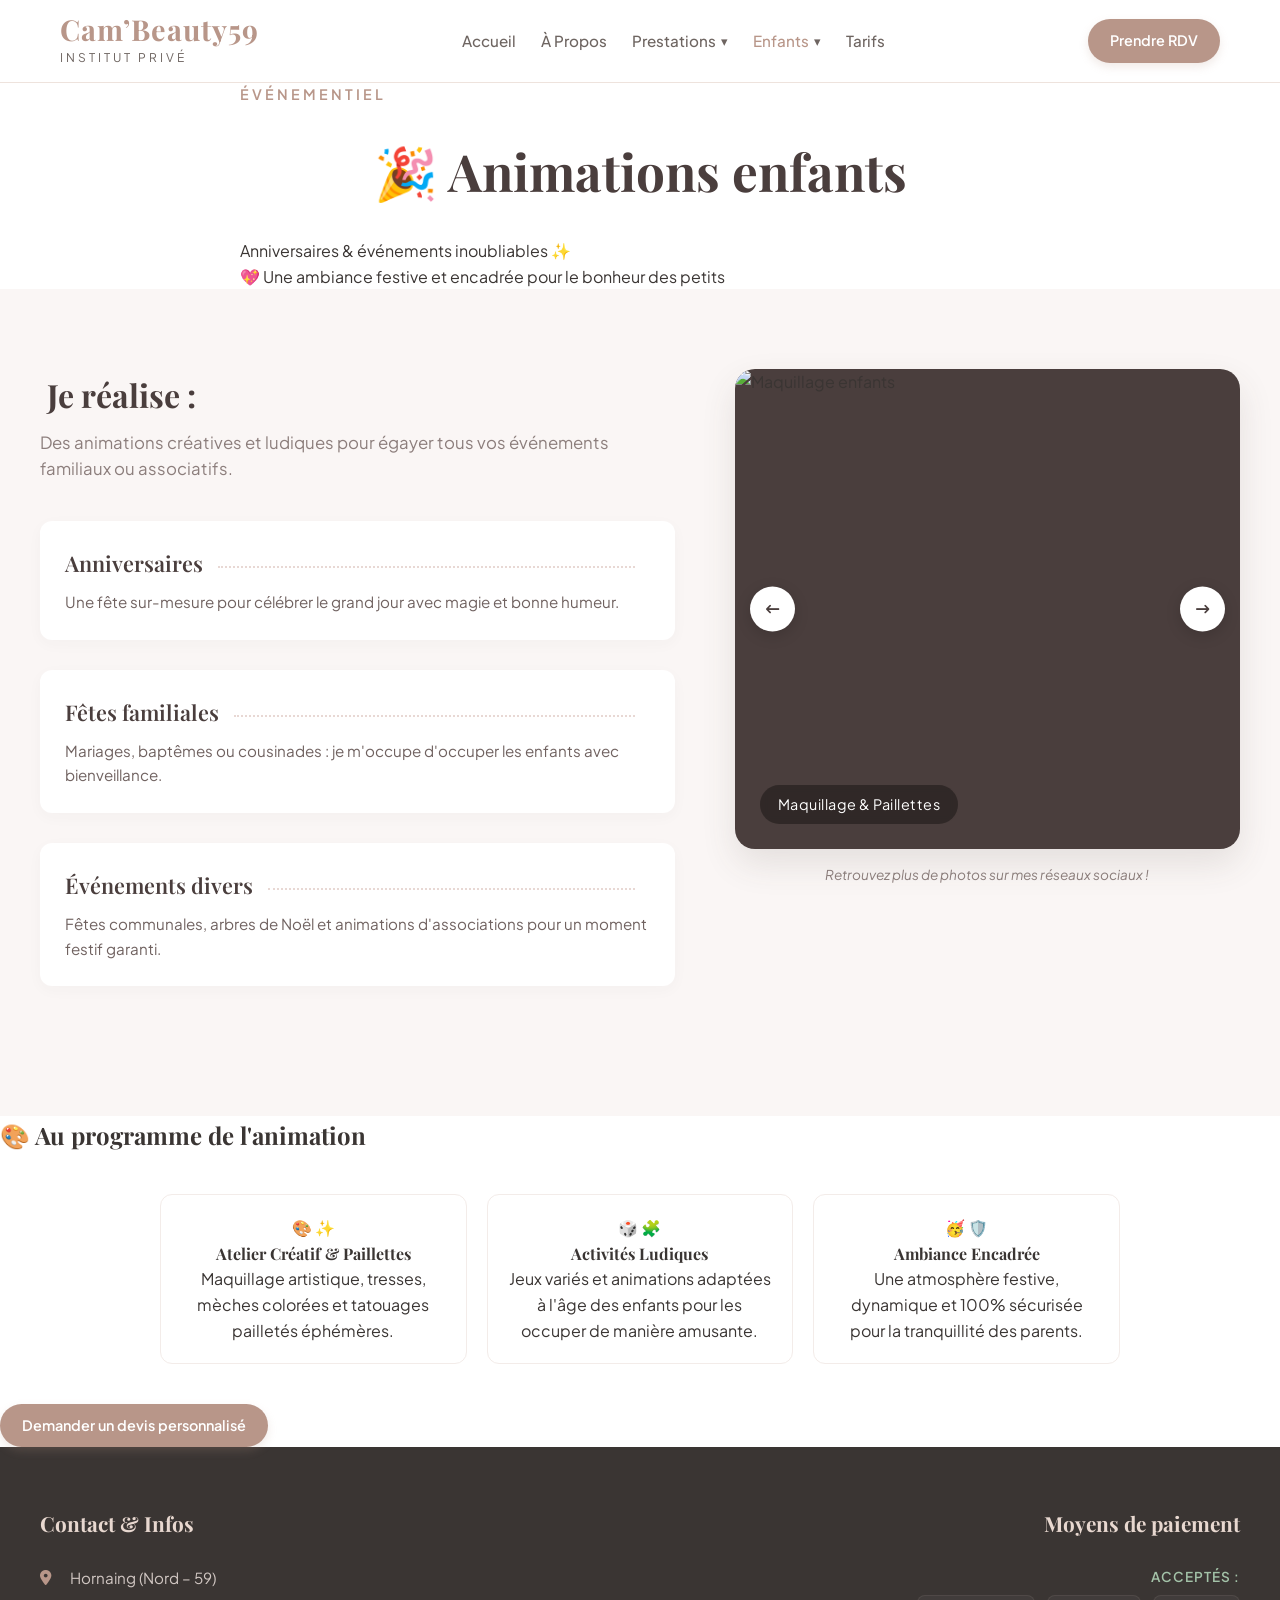
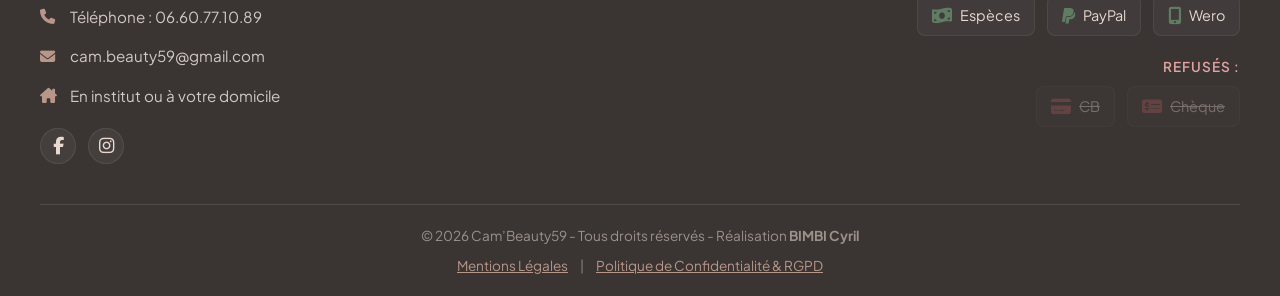
==== commit 968682fa: "Update animations.html" ====
--- a/animations.html
+++ b/animations.html
@@ -5,277 +5,121 @@
     <meta name="viewport" content="width=device-width, initial-scale=1.0">
     <title>Animations enfants | Cam'Beauty59 | Hornaing</title>
     <link rel="stylesheet" href="style.css">
-	<link rel="stylesheet" href="https://cdnjs.cloudflare.com/ajax/libs/font-awesome/6.5.1/css/all.min.css">
+    <link rel="stylesheet" href="https://cdnjs.cloudflare.com/ajax/libs/font-awesome/6.5.1/css/all.min.css">
     <link rel="preconnect" href="https://fonts.googleapis.com">
     <link rel="preconnect" href="https://fonts.gstatic.com" crossorigin>
     <link href="https://fonts.googleapis.com/css2?family=Playfair+Display:ital,wght@0,400..700;1,400..700&family=Plus+Jakarta+Sans:wght@300;400;500;600&display=swap" rel="stylesheet">
 </head>
 <body>
-
-     <!-- EN-TÊTE / HEADER -->
-    <header class="main-header">
-        <div class="header-container">
-            <!-- LOGO -->
-            <a href="index.html" class="logo" style="text-decoration: none;">
-                <span class="logo-main">Cam’Beauty59</span>
-                <span class="logo-sub">Institut Privé</span>
-            </a>
-            
-            <!-- Menu de Navigation avec Checkbox (Burger) -->
-            <input type="checkbox" id="menu-toggle" class="menu-toggle-checkbox">
-            <label for="menu-toggle" class="menu-burger-label">
-                <span></span>
-                <span></span>
-                <span></span>
-            </label>
-
-            <!-- NAVIGATION ÉPURÉE AVEC MENUS DÉROULANTS -->
-            <nav class="nav-menu">
-                <ul>
-                    <li><a href="index.html">Accueil</a></li>
-                    <li><a href="apropos.html">À Propos</a></li>
-                    
-                    <!-- MENU DÉROULANT : PRESTATIONS -->
-                    <li class="dropdown">
-                        <a href="#" class="dropdown-trigger">Prestations <i class="fa-solid fa-chevron-down" style="font-size: 0.75rem; margin-left: 4px;"></i></a>
-                        <ul class="dropdown-menu">
-                            <li><a href="ongles.html">Ongles</a></li>
-                            <li><a href="cils.html">Cils</a></li>
-                            <li><a href="soins-epilations.html">Soins & Épilations</a></li>
-                            <li><a href="massages.html">Massages</a></li>
-                            <li><a href="modelage-corps.html">Modelage corps</a></li>
-                            <li><a href="mise-en-beaute.html">Mise en beauté</a></li>
-                        </ul>
-                    </li>
-
-                    <!-- MENU DÉROULANT : ENFANTS -->
-                    <li class="dropdown">
-                        <a href="#" class="dropdown-trigger active">Enfants <i class="fa-solid fa-chevron-down" style="font-size: 0.75rem; margin-left: 4px;"></i></a>
-                        <ul class="dropdown-menu">
-                            <li><a href="animations.html" class = "active">Animations</a></li>
-                            <li><a href="spa-party.html">Spa party</a></li>
-                        </ul>
-                    </li>
-
-                    <li><a href="tarifs.html">Tarifs</a></li>
-                    <li class="mobile-cta-item"><a href="reservation.html" class="btn-primary">Prendre RDV</a></li>
-                </ul>
-            </nav>
-
-            <a href="reservation.html" class="btn-cta">Prendre RDV</a>
-        </div>
-    </header>
-	
-	<main>
-<!-- SECTION ANIMATIONS ENFANTS -->
+<div id="header-placeholder"></div>	
 <main class="prestation-detail-page">
-    <section class="prestation-hero">
-        <span style="color: #b89689; text-transform: uppercase; letter-spacing: 2px; font-size: 0.9rem;">Animations événementielles</span>
-        <h1 style="font-family: 'Playfair Display', serif; color: #4a3e3d; margin: 15px 0;">🎉 Animations Enfants</h1>
-        <p>Je réalise des animations festives adaptées à vos envies :</p>
-    </section>
-
-    <div class="services-grid">
-        <div class="service-card">
-            <span style="font-size: 1.8rem;">🎨 ✨</span>
-            <h4>Atelier Créatif & Paillettes</h4>
-            <p style="font-size: 0.9rem; color: #7a6b68;">Maquillage artistique, tresses, mèches colorées et tatouages pailletés éphémères.</p>
-        </div>
-        <div class="service-card">
-            <span style="font-size: 1.8rem;">🎲 🧩</span>
-            <h4>Activités Ludiques</h4>
-            <p style="font-size: 0.9rem; color: #7a6b68;">Jeux variés et animations adaptées à l'âge des enfants pour les occuper de manière amusante.</p>
-        </div>
-        <div class="service-card">
-            <span style="font-size: 1.8rem;">🥳 🛡️</span>
-            <h4>Ambiance Encadrée</h4>
-            <p style="font-size: 0.9rem; color: #7a6b68;">Une atmosphère festive, dynamique et 100% sécurisée pour la tranquillité des parents.</p>
-        </div>
-    </div>
-
-    <!-- SECTION GALERIE PHOTOS SOUS FORME DE SLIDER -->
-    <section class="prestation-gallery-section" style="padding: 60px 20px; background: #ffffff; text-align: center;">
-        <div style="max-width: 1000px; margin: 0 auto;">
-            <h2 style="font-family: 'Playfair Display', serif; color: #4a3e3d; font-size: 1.8rem; margin: 0 0 10px 0;">Mes Réalisations</h2>
-            <p style="color: #8c7e7c; font-family: 'Plus Jakarta Sans', sans-serif; font-size: 0.95rem; margin: 0 0 30px 0;">Découvrez mon savoir-faire en images</p>
-            
-            <!-- Conteneur principal du Slider -->
-            <div class="slider-wrapper" style="position: relative; max-width: 450px; margin: 0 auto; overflow: hidden; border-radius: 16px; box-shadow: 0 8px 30px rgba(74, 62, 61, 0.08);">
-                
-                <!-- Les diapositives -->
-                <div class="slides-container" id="nails-slider" style="display: flex; transition: transform 0.4s ease-in-out; width: 100%;">
-                    <!-- Slide 1 -->
-                    <div class="slide-item" style="min-width: 100%; aspect-ratio: 1/1; background: #faf6f5; box-sizing: border-box;">
-                        <img src="images/ongles1.jpg" alt="Réalisation Ongles Cam'Beauty59" style="width: 100%; height: 100%; object-fit: cover;">
-                    </div>
-                    <!-- Slide 2 -->
-                    <div class="slide-item" style="min-width: 100%; aspect-ratio: 1/1; background: #faf6f5; box-sizing: border-box;">
-                        <img src="images/ongles2.jpg" alt="Réalisation Ongles Cam'Beauty59" style="width: 100%; height: 100%; object-fit: cover;">
-                    </div>
-                    <!-- Slide 3 -->
-                    <div class="slide-item" style="min-width: 100%; aspect-ratio: 1/1; background: #faf6f5; box-sizing: border-box;">
-                        <img src="images/ongles3.jpg" alt="Réalisation Ongles Cam'Beauty59" style="width: 100%; height: 100%; object-fit: cover;">
-                    </div>
-                    <!-- Slide 4 -->
-                    <div class="slide-item" style="min-width: 100%; aspect-ratio: 1/1; background: #faf6f5; box-sizing: border-box;">
-                        <img src="images/ongles4.jpg" alt="Réalisation Ongles Cam'Beauty59" style="width: 100%; height: 100%; object-fit: cover;">
-                    </div>
-                </div>
-
-                <!-- Boutons de navigation (Flèches) -->
-                <button onclick="moveSlide(-1)" style="position: absolute; left: 15px; top: 50%; transform: translateY(-50%); background: rgba(255, 255, 255, 0.85); border: none; width: 40px; height: 40px; border-radius: 50%; cursor: pointer; color: #4a3e3d; font-size: 1rem; display: flex; align-items: center; justify-content: center; box-shadow: 0 2px 10px rgba(0,0,0,0.1); transition: all 0.2s;" onmouseenter="this.style.backgroundColor='#ffffff'; this.style.color='#b89689';" onmouseleave="this.style.backgroundColor='rgba(255, 255, 255, 0.85)'; this.style.color='#4a3e3d';">
-                    <i class="fa-solid fa-chevron-left"></i>
-                </button>
-                <button onclick="moveSlide(1)" style="position: absolute; right: 15px; top: 50%; transform: translateY(-50%); background: rgba(255, 255, 255, 0.85); border: none; width: 40px; height: 40px; border-radius: 50%; cursor: pointer; color: #4a3e3d; font-size: 1rem; display: flex; align-items: center; justify-content: center; box-shadow: 0 2px 10px rgba(0,0,0,0.1); transition: all 0.2s;" onmouseenter="this.style.backgroundColor='#ffffff'; this.style.color='#b89689';" onmouseleave="this.style.backgroundColor='rgba(255, 255, 255, 0.85)'; this.style.color='#4a3e3d';">
-                    <i class="fa-solid fa-chevron-right"></i>
-                </button>
-            </div>
-
-            <p style="color: #b89689; font-family: 'Plus Jakarta Sans', sans-serif; font-size: 0.85rem; font-style: italic; margin-top: 20px;">Retrouvez plus de photos sur mes réseaux sociaux !</p>
+    
+    <!-- HERO BANNER -->
+    <section class="prestation-hero-section section-kids">
+        <div class="hero-prestation-content">
+            <span class="prestation-subtitle">Événementiel</span>
+            <h1>🎉 Animations enfants</h1>
+            <p class="prestation-lead-text">Anniversaires & événements inoubliables ✨</p>
+            <p class="prestation-lead-text highlight-text">💖 Une ambiance festive et encadrée pour le bonheur des petits</p>
         </div>
     </section>
 
-    <div class="event-badges">
-        <div class="badge">🎂 Anniversaires</div>
-        <div class="badge">🎈 Fêtes familiales & Mariages</div>
-        <div class="badge">🎪 Événements divers</div>
-    </div>
+    <!-- SECTION HAUTE : ANIMATIONS ET IMAGES -->
+    <section class="prestation-menu-section">
+        <div class="prestation-menu-container">
+            
+            <!-- COLONNE GAUCHE : LES ANIMATIONS -->
+            <div class="prestation-items-details">
+                <div class="prestation-category-block">
+                    <h2><i class="fa-solid fa-balloon"></i> Je réalise :</h2>
+                    <p class="category-intro-text">Des animations créatives et ludiques pour égayer tous vos événements familiaux ou associatifs.</p>
+                    
+                    <div class="menu-list">
+                        <!-- Item 1 -->
+                        <div class="menu-item-row">
+                            <div class="item-main-info">
+                                <div class="item-title-dots">
+                                    <span class="item-title">Anniversaires</span>
+                                    <span class="item-dots"></span>
+                                </div>
+                                <p class="item-description">Une fête sur-mesure pour célébrer le grand jour avec magie et bonne humeur.</p>
+                            </div>
+                        </div>
+                        <!-- Item 2 -->
+                        <div class="menu-item-row">
+                            <div class="item-main-info">
+                                <div class="item-title-dots">
+                                    <span class="item-title">Fêtes familiales</span>
+                                    <span class="item-dots"></span>
+                                </div>
+                                <p class="item-description">Mariages, baptêmes ou cousinades : je m'occupe d'occuper les enfants avec bienveillance.</p>
+                            </div>
+                        </div>
+                        <!-- Item 3 -->
+                        <div class="menu-item-row">
+                            <div class="item-main-info">
+                                <div class="item-title-dots">
+                                    <span class="item-title">Événements divers</span>
+                                    <span class="item-dots"></span>
+                                </div>
+                                <p class="item-description">Fêtes communales, arbres de Noël et animations d'associations pour un moment festif garanti.</p>
+                            </div>
+                        </div>
+                    </div>
+                </div>
+            </div>
 
-    <div style="text-align: center; margin: 40px 0;">
+            <!-- COLONNE DROITE : GALERIE -->
+            <div class="prestation-media-gallery">
+                <div class="static-gallery-wrapper">
+                    <div class="interactive-slider">
+                        <div class="slider-slides-container" id="kids-photos">
+                            <div class="slide-picture-item">
+                                <img src="images/animation-maquillage.jpg" alt="Maquillage enfants">
+                                <span class="slide-tag">Maquillage & Paillettes</span>
+                            </div>
+                            <div class="slide-picture-item">
+                                <img src="images/animation-fete.jpg" alt="Ambiance festive">
+                                <span class="slide-tag">Ambiance Festive</span>
+                            </div>
+                        </div>
+                        <button class="slider-arrow arrow-left" onclick="document.getElementById('kids-photos').scrollBy({left: -320, behavior: 'smooth'})"><i class="fa-solid fa-arrow-left-long"></i></button>
+                        <button class="slider-arrow arrow-right" onclick="document.getElementById('kids-photos').scrollBy({left: 320, behavior: 'smooth'})"><i class="fa-solid fa-arrow-right-long"></i></button>
+                    </div>
+                    <p class="gallery-help-text">Retrouvez plus de photos sur mes réseaux sociaux !</p>
+                </div>
+            </div>
+        </div>
+    </section>
+
+    <!-- SECTION BASSE : DÉTAILS DES ACTIVITÉS -->
+    <section class="bottom-booking-section">
+        <h2>🎨 Au programme de l'animation</h2>
+        <div class="services-grid">
+            <div class="service-card">
+                <span>🎨 ✨</span>
+                <h4>Atelier Créatif & Paillettes</h4>
+                <p>Maquillage artistique, tresses, mèches colorées et tatouages pailletés éphémères.</p>
+            </div>
+            <div class="service-card">
+                <span>🎲 🧩</span>
+                <h4>Activités Ludiques</h4>
+                <p>Jeux variés et animations adaptées à l'âge des enfants pour les occuper de manière amusante.</p>
+            </div>
+            <div class="service-card">
+                <span>🥳 🛡️</span>
+                <h4>Ambiance Encadrée</h4>
+                <p>Une atmosphère festive, dynamique et 100% sécurisée pour la tranquillité des parents.</p>
+            </div>
+        </div>
+    </section>
+    
+    <!-- CONTENEUR DU BOUTON D'ACTION -->
+    <div class="cta-container">
         <a href="reservation.html" class="btn-cta">Demander un devis personnalisé</a>
     </div>
 </main>
-<footer class="main-footer">
-    <div class="footer-container">
-        <div class="footer-col contact-col">
-            <h4>Contact & Infos</h4>
-            <p><i class="fa-solid fa-location-dot"></i> Hornaing (Nord – 59)</p>
-            <p><i class="fa-solid fa-phone"></i> Téléphone : 06.60.77.10.89</p>
-            <p><i class="fa-solid fa-envelope"></i> <a href="mailto:cam.beauty59@gmail.com" style="color: #d1c7c3; transition: color 0.3s;" onmouseover="this.style.color='#b89689'" onmouseout="this.style.color='#d1c7c3'">cam.beauty59@gmail.com</a></p>
-            <p><i class="fa-solid fa-house-chimney"></i> En institut ou à votre domicile</p>
-            <div class="footer-socials">
-                <a href="https://www.facebook.com/profile.php?id=61571877812657" target="_blank" title="Suivez-nous sur Facebook" class="social-link fb">
-                    <i class="fa-brands fa-facebook-f"></i>
-                </a>
-                <a href="https://www.instagram.com/cam_beauty_59?fbclid=IwY2xjawSXhWFleHRuA2FlbQIxMABzcnRjBmFwcF9pZBAyMjIwMzkxNzg4MjAwODkyAAEeG185iUCIok8GED-L1jcoVpaqo45nMcBzob8tK8vyRKc40WzaAgR6T8M7yww_aem_YWdncwBMK76YFuNPr8O8VAela2et&brid=YWdncwGJ7AncZDzfiNrmptBhnZ3S" target="_blank" title="Suivez-nous sur Instagram" class="social-link ig">
-                    <i class="fa-brands fa-instagram"></i>
-                </a>
-            </div>
-        </div>
-        <div class="footer-col payment-col">
-            <h4>Moyens de paiement</h4>
-            <div class="payment-container">
-                <div class="payment-group accept">
-                    <span class="group-title">Acceptés :</span>
-                    <div class="logos-grid">
-                        <div class="logo-item" title="Espèces"><i class="fa-solid fa-money-bill-wave"></i> <span>Espèces</span></div>
-                        <div class="logo-item" title="PayPal"><i class="fa-brands fa-paypal"></i> <span>PayPal</span></div>
-                        <div class="logo-item" title="Wero"><i class="fa-solid fa-mobile-screen-button"></i> <span>Wero</span></div>
-                    </div>
-                </div>
-                
-                <div class="payment-group refuse">
-                    <span class="group-title">Refusés :</span>
-                    <div class="logos-grid">
-                        <div class="logo-item disabled" title="Carte Bancaire"><i class="fa-solid fa-credit-card"></i> <span>CB</span></div>
-                        <div class="logo-item disabled" title="Chèque"><i class="fa-solid fa-money-check-dollar"></i> <span>Chèque</span></div>
-                    </div>
-                </div>
-            </div>
-        </div>
-    </div>
-    
-    <div class="footer-bottom">
-        <p>&copy; 2026 Cam’Beauty59 - Tous droits réservés - Réalisation <a href="https://cyril1355.github.io/Cyril-freelance/" target="_blank" class="footer-link">BIMBI Cyril</a></p>
-		<p class="footer-legal-links" style="font-size: 0.85rem; color: #8c7e7c;">
-			<span onclick="openModal('legal-modal')" style="color: #b89689; cursor: pointer; text-decoration: underline; transition: color 0.3s;" onmouseover="this.style.color='#ffffff'" onmouseout="this.style.color='#b89689'">Mentions Légales</span> 
-			<span style="color: #8c7e7c; margin: 0 10px;">|</span> 
-			<span onclick="openModal('rgpd-modal')" style="color: #b89689; cursor: pointer; text-decoration: underline; transition: color 0.3s;" onmouseover="this.style.color='#ffffff'" onmouseout="this.style.color='#b89689'">Politique de Confidentialité & RGPD</span>
-		</p>
-    </div>
-</footer>
-
-<!-- MODALES INTERACTIVES -->
-<div id="legal-modal" style="display:none; position:fixed; z-index:99999; left:0; top:0; width:100%; height:100%; background-color: rgba(42, 35, 34, 0.6); backdrop-filter: blur(5px); align-items: center; justify-content: center;">
-    <div style="background-color: #faf6f5; margin: auto; padding: 30px; border: 1px solid #f3ece9; width: 90%; max-width: 650px; border-radius: 16px; box-shadow: 0 12px 40px rgba(0,0,0,0.15); font-family: 'Plus Jakarta Sans', sans-serif; position: relative;">
-        <span onclick="closeModal('legal-modal')" style="position: absolute; right: 20px; top: 15px; font-size: 28px; cursor: pointer; color: #8c7e7c; transition: color 0.3s;" onmouseover="this.style.color='#4a3e3d'" onmouseout="this.style.color='#8c7e7c'">&times;</span>
-        <h2 style="font-family: 'Playfair Display', serif; color: #4a3e3d; margin-top: 0; border-bottom: 1px solid #e8d8d4; padding-bottom: 12px; font-size: 1.6rem;">Mentions Légales</h2>
-        <div style="max-height: 400px; overflow-y: auto; text-align: left; color: #5c4e4c; font-size: 0.9rem; line-height: 1.6; padding-right: 15px;">
-            <p><strong>1. Édition du site</strong><br>Le présent site web est édité par <strong>Camille</strong>, agissant en qualité de Micro-Entrepreneur / Professionnel indépendant.<br>Secteur géographique : Hornaing (Nord – 59)<br>Siret : [Renseigner ton SIRET ici]<br>E-mail : cam.beauty59@gmail.com<br>Téléphone : 06.60.77.10.89</p>
-            <p><strong>2. Hébergement</strong><br>Ce site est hébergé par GitHub Pages (GitHub Inc., 88 Colin P. Kelly Jr. St, San Francisco, CA 94107, États-Unis).</p>
-            <p><strong>3. Propriété intellectuelle</strong><br>L'ensemble des contenus présents sur ce site (textes, visuels, charte graphique) est la propriété exclusive de Cam’Beauty59. Toute reproduction ou utilisation sans accord écrit est interdite.</p>
-            <p><strong>4. Conditions d'Acompte & d'Annulation</strong><br>Les réservations de prestations esthétiques s'effectuent via la plateforme technique TidyCal. Pour chaque confirmation de rendez-vous, un acompte obligatoire et forfaitaire de 10 € est demandé. Cet acompte est déduit du montant final de la prestation.</p>
-            <p>Conformément à l'article L221-28 du Code de la consommation concernant les services de soins à date déterminée, le droit de rétractation ne s'applique pas aux réservations effectuées.</p>
-            <p><strong>Règle des 48h :</strong> Toute annulation ou modification de créneau doit survenir plus de 48 heures à l'avance. Passé ce délai de 48h, ou en cas de non-présentation, l'acompte de 10 € sera définitivement conservé par Cam’Beauty59 à titre de dédommagement forfaitaire pour l'immobilisation du créneau, sans possibilité de remboursement ou de report.</p>
-        </div>
-    </div>
-</div>
-
-<div id="rgpd-modal" style="display:none; position:fixed; z-index:99999; left:0; top:0; width:100%; height:100%; background-color: rgba(42, 35, 34, 0.6); backdrop-filter: blur(5px); align-items: center; justify-content: center;">
-    <div style="background-color: #faf6f5; margin: auto; padding: 30px; border: 1px solid #f3ece9; width: 90%; max-width: 650px; border-radius: 16px; box-shadow: 0 12px 40px rgba(0,0,0,0.15); font-family: 'Plus Jakarta Sans', sans-serif; position: relative;">
-        <span onclick="closeModal('rgpd-modal')" style="position: absolute; right: 20px; top: 15px; font-size: 28px; cursor: pointer; color: #8c7e7c; transition: color 0.3s;" onmouseover="this.style.color='#4a3e3d'" onmouseout="this.style.color='#8c7e7c'">&times;</span>
-        <h2 style="font-family: 'Playfair Display', serif; color: #4a3e3d; margin-top: 0; border-bottom: 1px solid #e8d8d4; padding-bottom: 12px; font-size: 1.6rem;">Politique de Confidentialité (RGPD)</h2>
-        <div style="max-height: 400px; overflow-y: auto; text-align: left; color: #5c4e4c; font-size: 0.9rem; line-height: 1.6; padding-right: 15px;">
-            <p><strong>1. Responsable du traitement</strong><br>La responsable de la collecte et du traitement de vos données personnelles est Camille (cam.beauty59@gmail.com).</p>
-            <p><strong>2. Données collectées & Finalités</strong><br>Nous collectons uniquement les informations nécessaires au bon traitement de vos demandes :
-            <br>• Prénom, Nom, Email, Téléphone : pour enregistrer, planifier et confirmer vos rendez-vous.
-            <br>• Données de paiement : pour le règlement sécurisé de votre acompte de 10 €.</p>
-            <p><strong>3. Transmission et Sécurité</strong><br>Vos données sont transmises de manière sécurisée aux outils tiers indispensables à la prise de rendez-vous automatique : TidyCal (planification), Google Calendar (agenda professionnel) et Stripe/PayPal (passerelles de paiement agréées). Aucun identifiant bancaire n'est stocké sur notre site web.</p>
-            <p><strong>4. Vos Droits</strong><br>Conformément au RGPD, vous disposez d’un droit d’accès, de modification, de limitation ou de suppression de vos données personnelles. Pour exercer vos droits, vous pouvez envoyer votre demande à tout moment par e-mail à cam.beauty59@gmail.com.</p>
-        </div>
-    </div>
-</div>
-
-<!-- LOGICIEL DE NAVIGATION DES FENÊTRES ET DU DIAPORAMA SCRIPT -->
-<script>
-// Gestion du Slider Photos
-let currentSlide = 0;
-const totalSlides = 4; // Nombre total d'images
-
-function moveSlide(direction) {
-    currentSlide = (currentSlide + direction + totalSlides) % totalSlides;
-    const slider = document.getElementById('nails-slider');
-    slider.style.transform = `translateX(-${currentSlide * 100}%)`;
-}
-
-// Sélection Prestations & Bouton Réservation
-let selectedServiceUrl = "";
-
-function selectService(url, element) {
-    if (selectedServiceUrl === url) {
-        element.style.borderColor = "#eae1de";
-        element.style.background = "#ffffff";
-        selectedServiceUrl = ""; 
-    } else {
-        document.querySelectorAll('.service-option').forEach(opt => {
-            opt.style.borderColor = "#eae1de";
-            opt.style.background = "#ffffff";
-        });
-        
-        element.style.borderColor = "#b89689";
-        element.style.background = "#fdfbfb";
-        selectedServiceUrl = url; 
-    }
-    
-    toggleBookingButton();
-}
-
-function toggleBookingButton() {
-    const checkbox = document.getElementById('agree-policy');
-    const btn = document.getElementById('booking-btn');
-    
-    if (checkbox.checked && selectedServiceUrl !== "") {
-        btn.href = selectedServiceUrl;
-        btn.style.backgroundColor = "#b89689"; 
-        btn.style.pointerEvents = "auto";
-        btn.style.opacity = "1";
-    } else {
-        btn.href = "#";
-        btn.style.backgroundColor = "#cbd5e1"; 
-        btn.style.pointerEvents = "none";
-        btn.style.opacity = "0.7";
-    }
-}
-</script>
+<div id="footer-placeholder"></div>
+<script src="script.js"></script>
 </body>
-</html>+</html>
--- a/style.css
+++ b/style.css
@@ -38,6 +38,9 @@
     height: auto;
 }
 
+a {
+    text-decoration: none;
+}
 /* ==========================================================================
   				NAVIGATION RESPONSIVE
    ========================================================================== */
@@ -1653,4 +1656,4 @@
 .service-card:hover {
     border-color: #e8d8d4;
     transform: translateY(-3px);
-}+}
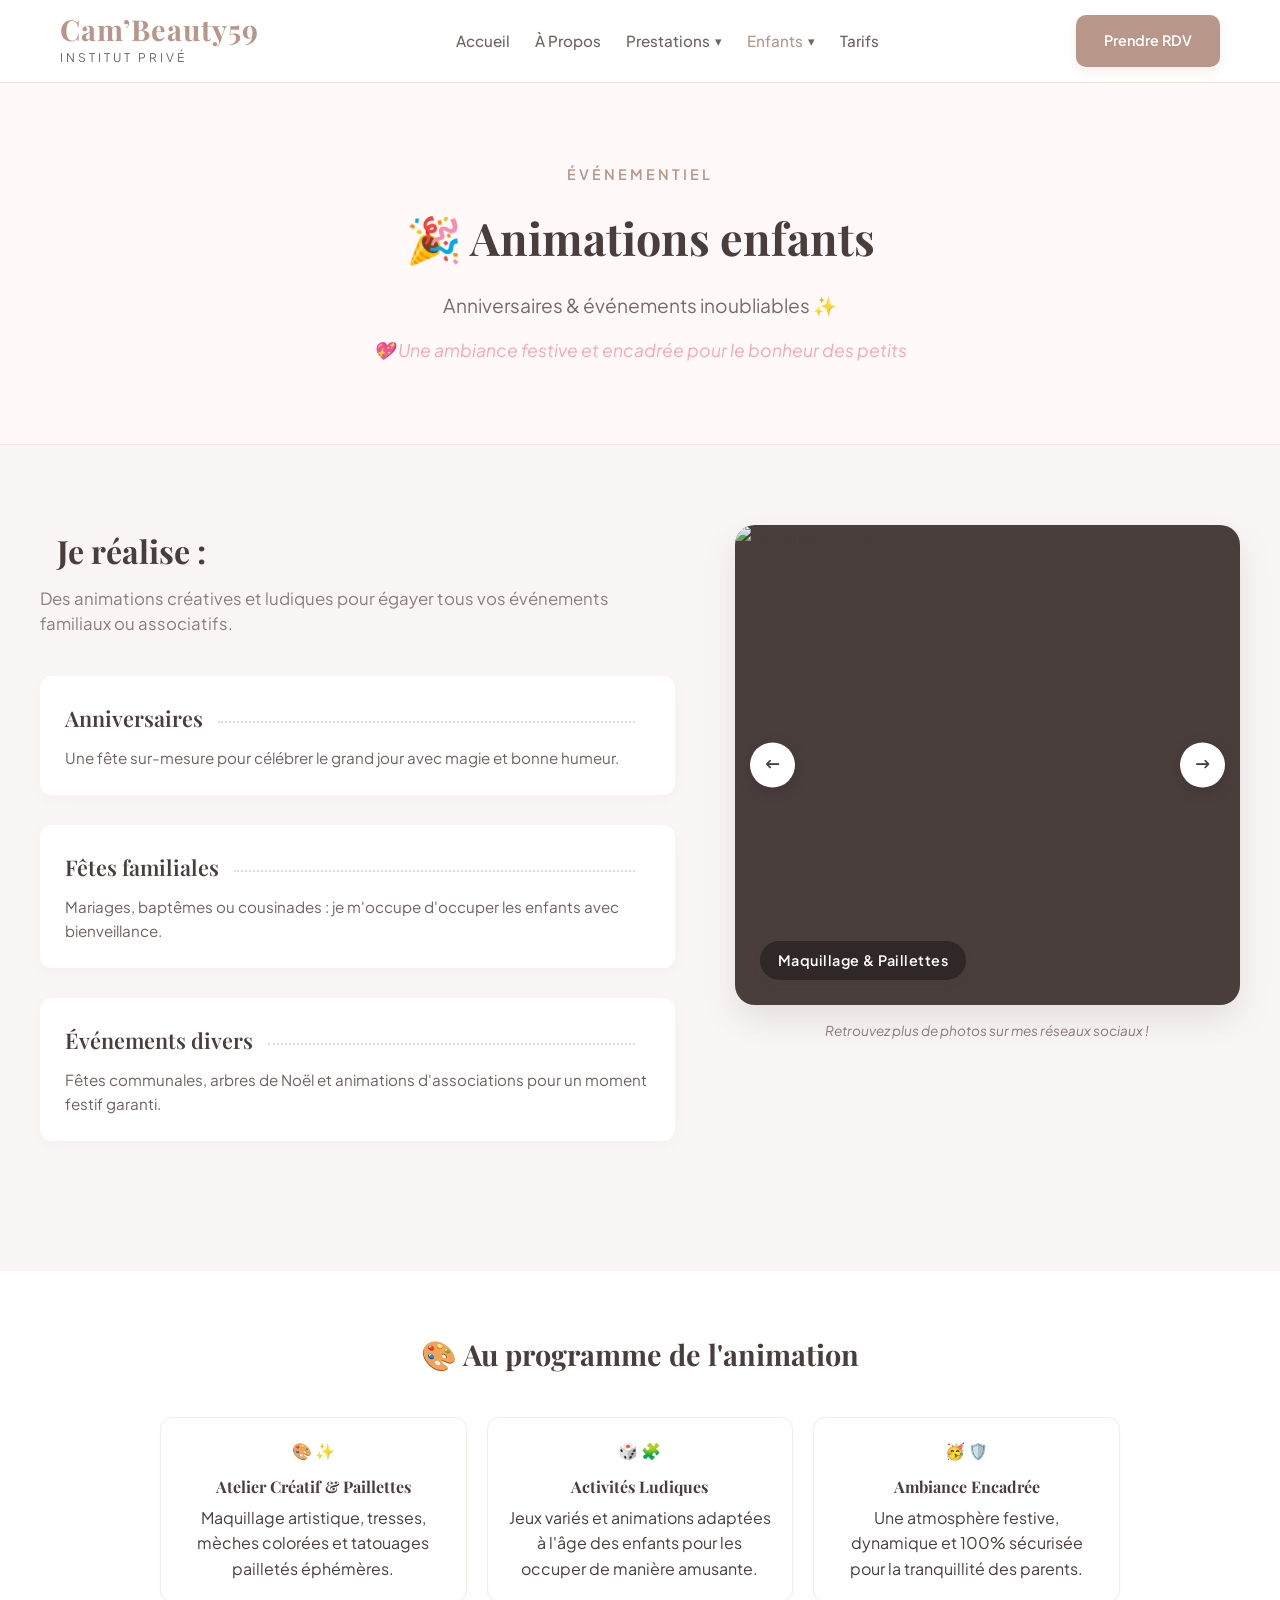
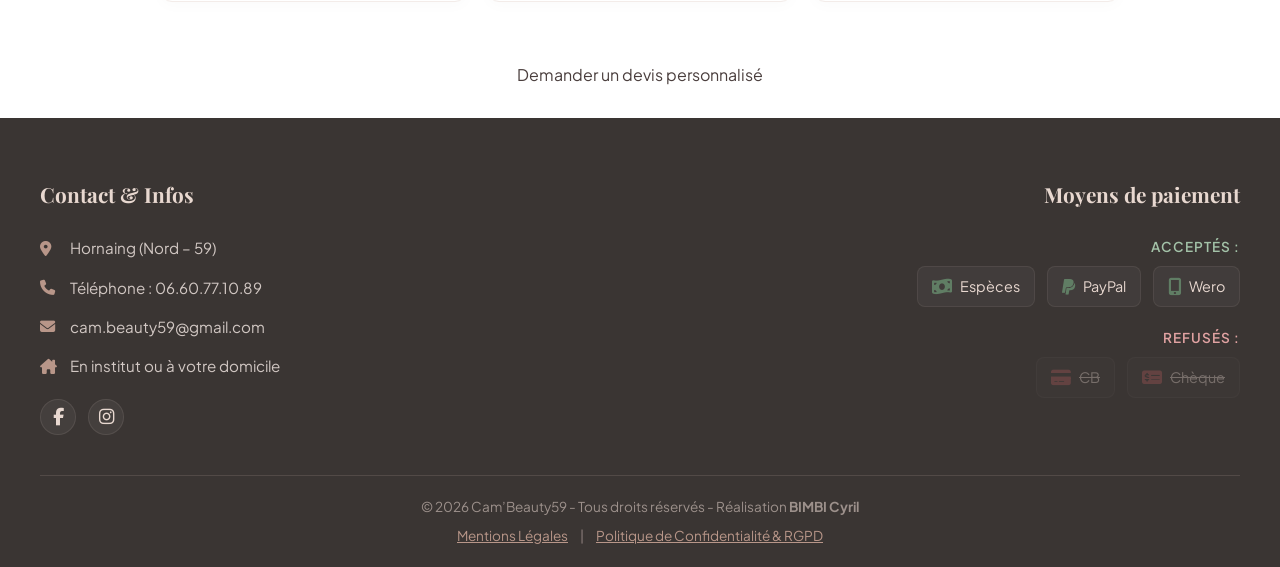
==== commit 718cd585: "Update animations.html" ====
--- a/animations.html
+++ b/animations.html
@@ -115,9 +115,9 @@
     </section>
     
     <!-- CONTENEUR DU BOUTON D'ACTION -->
-    <div class="cta-container">
-        <a href="reservation.html" class="btn-cta">Demander un devis personnalisé</a>
-    </div>
+<div class="cta-container" style="text-align: center; margin: 30px 0;">
+    <a href="reservation.html" class="btn-page-cta">Demander un devis personnalisé</a>
+</div>
 </main>
 <div id="footer-placeholder"></div>
 <script src="script.js"></script>
--- a/style.css
+++ b/style.css
@@ -40,6 +40,484 @@
 
 a {
     text-decoration: none;
+}
+
+.btn-cta, .btn-primary {
+    background-color: var(--primary-color);
+    color: #ffffff;
+    padding: 10px 22px;
+    border-radius: 50px;
+    font-size: 0.9rem;
+    font-weight: 600;
+    display: inline-block;
+    box-shadow: 0 4px 10px rgba(184, 150, 137, 0.2);
+    border: none;
+    cursor: pointer;
+    text-align: center;
+}
+
+.btn-primary {
+    padding: 14px 30px;
+    font-size: 1rem;
+}
+
+/* ==========================================================================
+   PAGE D'ACCUEIL CONTENU
+   ========================================================================== */
+
+/* --- SECTION HERO --- */
+.hero-section {
+    background: linear-gradient(135deg, var(--bg-soft) 0%, #ffffff 100%);
+    padding: 80px 20px;
+}
+
+.hero-container {
+    max-width: 1200px;
+    margin: 0 auto;
+    display: flex;
+    align-items: center;
+    gap: 60px;
+}
+
+.hero-image {
+    flex: 1;
+    text-align: center;
+}
+
+.hero-image img {
+    border-radius: 20px;
+    box-shadow: 0 10px 30px rgba(184, 150, 137, 0.15);
+    border: 8px solid #ffffff;
+}
+
+.hero-content {
+    flex: 1.2;
+}
+
+.hero-content .subtitle {
+    display: inline-block;
+    color: var(--primary-color);
+    text-transform: uppercase;
+    font-size: 0.9rem;
+    letter-spacing: 2px;
+    font-weight: 600;
+    margin-bottom: 15px;
+}
+
+.hero-content h1 {
+    font-size: 3rem;
+    color: var(--text-dark);
+    line-height: 1.2;
+    margin-bottom: 20px;
+}
+
+.hero-content p {
+    font-size: 1.15rem;
+    color: var(--text-light);
+    line-height: 1.7;
+    margin-bottom: 35px;
+}
+
+/* --- SECTION INFOS & ENGAGEMENTS --- */
+.info-section {
+    max-width: 1200px;
+    margin: 80px auto;
+    padding: 0 20px;
+}
+
+.info-grid {
+    display: grid;
+    grid-template-columns: repeat(auto-fit, minmax(320px, 1fr));
+    gap: 40px;
+}
+
+.info-card {
+    background: #ffffff;
+    padding: 45px;
+    border-radius: 20px;
+    border: 1px solid var(--border-color);
+    box-shadow: 0 5px 20px rgba(184, 150, 137, 0.03);
+    transition: transform 0.3s ease;
+}
+.info-card:hover {
+    transform: translateY(-5px);
+}
+.info-card .icon {
+    font-size: 2.5rem;
+    margin-bottom: 20px;
+}
+
+.info-card h3 {
+    font-size: 1.6rem;
+    color: var(--text-dark);
+    margin-bottom: 20px;
+}
+
+.info-card p {
+    margin-bottom: 15px;
+    color: var(--text-light);
+    line-height: 1.6;
+}
+
+.commitments-list {
+    list-style: none;
+    padding: 0;
+}
+
+.commitments-list li {
+    margin-bottom: 15px;
+    color: var(--text-light);
+    line-height: 1.6;
+}
+
+/* --- SECTION AVIS CLIENTS --- */
+.reviews-section {
+    background-color: var(--bg-soft);
+    padding: 80px 20px;
+    text-align: center;
+}
+
+.reviews-section h2 {
+    font-size: 2.4rem;
+    color: var(--text-dark);
+    margin-bottom: 10px;
+}
+
+.reviews-subtitle {
+    color: var(--primary-color);
+    font-style: italic;
+    font-size: 1.1rem;
+    margin-bottom: 50px;
+}
+
+.reviews-grid {
+    max-width: 1200px;
+    margin: 0 auto;
+    display: grid;
+    grid-template-columns: repeat(auto-fit, minmax(280px, 1fr));
+    gap: 30px;
+}
+
+.review-card {
+    background: #ffffff;
+    padding: 35px;
+    border-radius: 16px;
+    box-shadow: 0 5px 25px rgba(184, 150, 137, 0.06);
+}
+
+.review-card .stars {
+    margin-bottom: 15px;
+    font-size: 1.1rem;
+}
+
+.review-text {
+    font-style: italic;
+    color: var(--text-light);
+    line-height: 1.6;
+    margin-bottom: 20px;
+}
+
+.review-author {
+    font-weight: 600;
+    color: var(--text-dark);
+    font-size: 0.95rem;
+}
+/* ==========================================================================
+   BOUTON D'ACTION DE REDIRECTION FACEBOOK
+   ========================================================================== */
+.leave-review-container {
+    margin-top: 50px;
+    display: flex;
+    flex-direction: column;
+    align-items: center;
+    gap: 15px;
+}
+
+.leave-review-container p {
+    font-size: 1.05rem;
+    color: var(--text-light);
+}
+
+.btn-secondary {
+    background-color: transparent;
+    color: var(--primary-color);
+    border: 2px solid var(--primary-color);
+    padding: 12px 28px;
+    border-radius: 50px;
+    font-size: 0.95rem;
+    font-weight: 600;
+    display: inline-flex;
+    align-items: center;
+    gap: 10px;
+    transition: all 0.3s ease;
+}
+
+.btn-secondary i {
+    font-size: 1.1rem;
+    color: #1877f2; /* Couleur officielle bleu Facebook pour l'icône */
+}
+.btn-secondary:hover {
+    background-color: var(--primary-color);
+    color: #ffffff;
+    box-shadow: 0 4px 12px rgba(184, 150, 137, 0.15);
+}
+
+.btn-secondary:hover i {
+    color: #ffffff; /* L'icône devient blanche au survol pour l'esthétique */
+}
+/* ==========================================================================
+   FOOTER
+   ========================================================================== */
+.main-footer {
+    background-color: var(--text-dark);
+    color: #ffffff;
+    padding: 60px 20px 20px 20px;
+}
+
+.footer-container {
+    max-width: 1200px;
+    margin: 0 auto;
+    display: flex;
+    justify-content: space-between;
+    flex-wrap: wrap;
+    gap: 40px;
+    border-bottom: 1px solid #524a47;
+    padding-bottom: 40px;
+}
+
+.footer-col {
+    flex: 1;
+    min-width: 250px;
+}
+
+.footer-col h4 {
+    font-size: 1.3rem;
+    margin-bottom: 20px;
+    color: var(--accent-color);
+}
+
+.footer-col p {
+    margin-bottom: 12px;
+    color: #d1c7c3;
+}
+
+/* ==========================================================================
+   FOOTER - DISPOSITION GAUCHE / DROITE
+   ========================================================================== */
+.main-footer {
+    background-color: var(--text-dark);
+    color: #ffffff;
+    padding: 60px 20px 20px 20px;
+}
+
+.footer-container {
+    max-width: 1200px;
+    margin: 0 auto;
+    display: flex;
+    justify-content: space-between;
+    align-items: flex-start;
+    gap: 40px;
+    border-bottom: 1px solid #524a47;
+    padding-bottom: 40px;
+}
+
+.footer-col {
+    flex: 1;
+}
+
+.contact-col h4 {
+    font-size: 1.3rem;
+    margin-bottom: 25px;
+    color: var(--accent-color);
+}
+
+.contact-col p {
+    margin-bottom: 15px;
+    color: #d1c7c3;
+    display: flex;
+    align-items: center;
+    gap: 10px;
+    font-size: 0.95rem;
+}
+
+.contact-col p i {
+    color: var(--primary-color);
+    width: 20px;
+}
+
+.footer-socials {
+    display: flex;
+    gap: 12px;
+    margin-top: 20px;
+}
+
+.social-link {
+    display: flex;
+    align-items: center;
+    justify-content: center;
+    width: 36px;
+    height: 36px;
+    background-color: rgba(255, 255, 255, 0.05);
+    border: 1px solid rgba(232, 216, 208, 0.1);
+    border-radius: 50px; 
+    color: #e8d8d0;
+    font-size: 1.1rem;
+    transition: all 0.3s ease;
+}
+
+.social-link.fb:hover {
+    background-color: #1877f2;
+    color: #ffffff;
+    border-color: #1877f2;
+    transform: translateY(-3px);
+}
+
+.social-link.ig:hover {
+    background: linear-gradient(45deg, #f09433 0%, #e6683c 25%, #dc2743 50%, #cc2366 75%, #bc1888 100%);
+    color: #ffffff;
+    border-color: transparent;
+    transform: translateY(-3px);
+}
+.payment-col {
+    display: flex;
+    flex-direction: column;
+    align-items: flex-end;
+    text-align: right;
+}
+
+.payment-col h4 {
+    font-size: 1.3rem;
+    margin-bottom: 25px;
+    color: var(--accent-color);
+}
+
+.payment-container {
+    display: flex;
+    flex-direction: column;
+    gap: 20px;
+    align-items: flex-end;
+}
+
+.payment-group {
+    display: flex;
+    flex-direction: column;
+    gap: 8px;
+}
+
+.group-title {
+    font-size: 0.85rem;
+    text-transform: uppercase;
+    letter-spacing: 1px;
+    font-weight: 600;
+}
+
+.payment-group.accept .group-title {
+    color: #a3c2a8;
+}
+
+.payment-group.refuse .group-title {
+    color: #e2a3a3;
+}
+
+.logos-grid {
+    display: flex;
+    gap: 12px;
+    justify-content: flex-end;
+    flex-wrap: wrap;
+}
+
+.logo-item {
+    display: flex;
+    align-items: center;
+    gap: 8px;
+    background-color: rgba(255, 255, 255, 0.04);
+    padding: 8px 14px;
+    border-radius: 8px;
+    font-size: 0.9rem;
+    color: #e8d8d0;
+    border: 1px solid rgba(232, 216, 208, 0.08);
+}
+
+.logo-item i {
+    font-size: 1.1rem;
+}
+
+.payment-group.accept .logo-item i {
+    color: var(--success-color);
+}
+
+.logo-item.disabled {
+    opacity: 0.35;
+}
+
+.logo-item.disabled i {
+    color: var(--danger-color);
+}
+
+.logo-item.disabled span, .logo-item.disabled i {
+    text-decoration: line-through;
+}
+
+.footer-bottom {
+    max-width: 1200px;
+    margin: 20px auto 0 auto;
+    text-align: center;
+    font-size: 0.85rem;
+    color: #9c908b;
+}
+
+.footer-legal-links {
+    margin-top: 8px;
+}
+
+.footer-legal-links a {
+    color: #9c908b;
+    margin: 0 5px;
+}
+
+.footer-legal-links a:hover {
+    color: var(--accent-color);
+}
+
+/* Section Google Maps */
+.map-section {
+    padding: 40px 0;
+    width: 100%;
+    background-color: var(--bg-light, #fff); /* S'adapte à ta couleur de fond */
+}
+
+.map-container {
+    max-width: 1200px; /* Aligné sur la largeur maximale de ton site */
+    margin: 0 auto;
+    padding: 0 20px;
+}
+
+.map-container iframe {
+    width: 100%;
+    border-radius: 12px; /* Pour un rendu plus doux et moderne */
+    box-shadow: 0 4px 15px rgba(0, 0, 0, 0.05); /* Ombre légère pour le relief */
+}
+
+.btn-cta, .btn-primary {
+    display: inline-block;
+    background-color: #b89689;
+    color: #ffffff;
+    padding: 14px 28px;
+    border-radius: 10px;
+    text-decoration: none;
+    font-weight: 600;
+    transition: all 0.3s ease;
+    box-shadow: 0 4px 12px rgba(184, 150, 137, 0.15);
+    border: none;
+    cursor: pointer;
+}
+
+.section-title {
+    text-align: center;
+    margin-bottom: 30px;
+    font-family: 'Playfair Display', serif;
+    color: #4a3e3d;
+    font-size: 1.8rem;
 }
 /* ==========================================================================
   				NAVIGATION RESPONSIVE
@@ -174,229 +652,14 @@
     display: none;
 }
 
-.btn-cta, .btn-primary {
-    background-color: var(--primary-color);
-    color: #ffffff;
-    padding: 10px 22px;
-    border-radius: 50px;
-    font-size: 0.9rem;
-    font-weight: 600;
-    display: inline-block;
-    box-shadow: 0 4px 10px rgba(184, 150, 137, 0.2);
-    border: none;
-    cursor: pointer;
-    text-align: center;
-}
-
 .btn-cta:hover, .btn-primary:hover {
     background-color: var(--text-dark);
     box-shadow: 0 4px 15px rgba(0, 0, 0, 0.15);
     transform: translateY(-1px);
 }
-
-.btn-primary {
-    padding: 14px 30px;
-    font-size: 1rem;
-}
-
-/* ==========================================================================
-   PAGE D'ACCUEIL CONTENU
-   ========================================================================== */
-
-/* --- SECTION HERO --- */
-.hero-section {
-    background: linear-gradient(135deg, var(--bg-soft) 0%, #ffffff 100%);
-    padding: 80px 20px;
-}
-
-.hero-container {
-    max-width: 1200px;
-    margin: 0 auto;
-    display: flex;
-    align-items: center;
-    gap: 60px;
-}
-
-.hero-image {
-    flex: 1;
-    text-align: center;
-}
-
-.hero-image img {
-    border-radius: 20px;
-    box-shadow: 0 10px 30px rgba(184, 150, 137, 0.15);
-    border: 8px solid #ffffff;
-}
-
-.hero-content {
-    flex: 1.2;
-}
-
-.hero-content .subtitle {
-    display: inline-block;
-    color: var(--primary-color);
-    text-transform: uppercase;
-    font-size: 0.9rem;
-    letter-spacing: 2px;
-    font-weight: 600;
-    margin-bottom: 15px;
-}
-
-.hero-content h1 {
-    font-size: 3rem;
-    color: var(--text-dark);
-    line-height: 1.2;
-    margin-bottom: 20px;
-}
-
-.hero-content p {
-    font-size: 1.15rem;
-    color: var(--text-light);
-    line-height: 1.7;
-    margin-bottom: 35px;
-}
-
-/* --- SECTION INFOS & ENGAGEMENTS --- */
-.info-section {
-    max-width: 1200px;
-    margin: 80px auto;
-    padding: 0 20px;
-}
-
-.info-grid {
-    display: grid;
-    grid-template-columns: repeat(auto-fit, minmax(320px, 1fr));
-    gap: 40px;
-}
-
-.info-card {
-    background: #ffffff;
-    padding: 45px;
-    border-radius: 20px;
-    border: 1px solid var(--border-color);
-    box-shadow: 0 5px 20px rgba(184, 150, 137, 0.03);
-    transition: transform 0.3s ease;
-}
-
 .info-card:hover {
     transform: translateY(-5px);
 }
-
-.info-card .icon {
-    font-size: 2.5rem;
-    margin-bottom: 20px;
-}
-
-.info-card h3 {
-    font-size: 1.6rem;
-    color: var(--text-dark);
-    margin-bottom: 20px;
-}
-
-.info-card p {
-    margin-bottom: 15px;
-    color: var(--text-light);
-    line-height: 1.6;
-}
-
-.commitments-list {
-    list-style: none;
-    padding: 0;
-}
-
-.commitments-list li {
-    margin-bottom: 15px;
-    color: var(--text-light);
-    line-height: 1.6;
-}
-
-/* --- SECTION AVIS CLIENTS --- */
-.reviews-section {
-    background-color: var(--bg-soft);
-    padding: 80px 20px;
-    text-align: center;
-}
-
-.reviews-section h2 {
-    font-size: 2.4rem;
-    color: var(--text-dark);
-    margin-bottom: 10px;
-}
-
-.reviews-subtitle {
-    color: var(--primary-color);
-    font-style: italic;
-    font-size: 1.1rem;
-    margin-bottom: 50px;
-}
-
-.reviews-grid {
-    max-width: 1200px;
-    margin: 0 auto;
-    display: grid;
-    grid-template-columns: repeat(auto-fit, minmax(280px, 1fr));
-    gap: 30px;
-}
-
-.review-card {
-    background: #ffffff;
-    padding: 35px;
-    border-radius: 16px;
-    box-shadow: 0 5px 25px rgba(184, 150, 137, 0.06);
-}
-
-.review-card .stars {
-    margin-bottom: 15px;
-    font-size: 1.1rem;
-}
-
-.review-text {
-    font-style: italic;
-    color: var(--text-light);
-    line-height: 1.6;
-    margin-bottom: 20px;
-}
-
-.review-author {
-    font-weight: 600;
-    color: var(--text-dark);
-    font-size: 0.95rem;
-}
-/* ==========================================================================
-   BOUTON D'ACTION DE REDIRECTION FACEBOOK
-   ========================================================================== */
-.leave-review-container {
-    margin-top: 50px;
-    display: flex;
-    flex-direction: column;
-    align-items: center;
-    gap: 15px;
-}
-
-.leave-review-container p {
-    font-size: 1.05rem;
-    color: var(--text-light);
-}
-
-.btn-secondary {
-    background-color: transparent;
-    color: var(--primary-color);
-    border: 2px solid var(--primary-color);
-    padding: 12px 28px;
-    border-radius: 50px;
-    font-size: 0.95rem;
-    font-weight: 600;
-    display: inline-flex;
-    align-items: center;
-    gap: 10px;
-    transition: all 0.3s ease;
-}
-
-.btn-secondary i {
-    font-size: 1.1rem;
-    color: #1877f2; /* Couleur officielle bleu Facebook pour l'icône */
-}
-
 .btn-secondary:hover {
     background-color: var(--primary-color);
     color: #ffffff;
@@ -405,220 +668,6 @@
 
 .btn-secondary:hover i {
     color: #ffffff; /* L'icône devient blanche au survol pour l'esthétique */
-}
-}
-/* ==========================================================================
-   FOOTER
-   ========================================================================== */
-.main-footer {
-    background-color: var(--text-dark);
-    color: #ffffff;
-    padding: 60px 20px 20px 20px;
-}
-
-.footer-container {
-    max-width: 1200px;
-    margin: 0 auto;
-    display: flex;
-    justify-content: space-between;
-    flex-wrap: wrap;
-    gap: 40px;
-    border-bottom: 1px solid #524a47;
-    padding-bottom: 40px;
-}
-
-.footer-col {
-    flex: 1;
-    min-width: 250px;
-}
-
-.footer-col h4 {
-    font-size: 1.3rem;
-    margin-bottom: 20px;
-    color: var(--accent-color);
-}
-
-.footer-col p {
-    margin-bottom: 12px;
-    color: #d1c7c3;
-}
-
-/* ==========================================================================
-   FOOTER - DISPOSITION GAUCHE / DROITE
-   ========================================================================== */
-.main-footer {
-    background-color: var(--text-dark);
-    color: #ffffff;
-    padding: 60px 20px 20px 20px;
-}
-
-.footer-container {
-    max-width: 1200px;
-    margin: 0 auto;
-    display: flex;
-    justify-content: space-between;
-    align-items: flex-start;
-    gap: 40px;
-    border-bottom: 1px solid #524a47;
-    padding-bottom: 40px;
-}
-
-.footer-col {
-    flex: 1;
-}
-
-.contact-col h4 {
-    font-size: 1.3rem;
-    margin-bottom: 25px;
-    color: var(--accent-color);
-}
-
-.contact-col p {
-    margin-bottom: 15px;
-    color: #d1c7c3;
-    display: flex;
-    align-items: center;
-    gap: 10px;
-    font-size: 0.95rem;
-}
-
-.contact-col p i {
-    color: var(--primary-color);
-    width: 20px;
-}
-
-.footer-socials {
-    display: flex;
-    gap: 12px;
-    margin-top: 20px;
-}
-
-.social-link {
-    display: flex;
-    align-items: center;
-    justify-content: center;
-    width: 36px;
-    height: 36px;
-    background-color: rgba(255, 255, 255, 0.05);
-    border: 1px solid rgba(232, 216, 208, 0.1);
-    border-radius: 50px; 
-    color: #e8d8d0;
-    font-size: 1.1rem;
-    transition: all 0.3s ease;
-}
-
-.social-link.fb:hover {
-    background-color: #1877f2;
-    color: #ffffff;
-    border-color: #1877f2;
-    transform: translateY(-3px);
-}
-
-.social-link.ig:hover {
-    background: linear-gradient(45deg, #f09433 0%, #e6683c 25%, #dc2743 50%, #cc2366 75%, #bc1888 100%);
-    color: #ffffff;
-    border-color: transparent;
-    transform: translateY(-3px);
-}
-.payment-col {
-    display: flex;
-    flex-direction: column;
-    align-items: flex-end;
-    text-align: right;
-}
-
-.payment-col h4 {
-    font-size: 1.3rem;
-    margin-bottom: 25px;
-    color: var(--accent-color);
-}
-
-.payment-container {
-    display: flex;
-    flex-direction: column;
-    gap: 20px;
-    align-items: flex-end;
-}
-
-.payment-group {
-    display: flex;
-    flex-direction: column;
-    gap: 8px;
-}
-
-.group-title {
-    font-size: 0.85rem;
-    text-transform: uppercase;
-    letter-spacing: 1px;
-    font-weight: 600;
-}
-
-.payment-group.accept .group-title {
-    color: #a3c2a8;
-}
-
-.payment-group.refuse .group-title {
-    color: #e2a3a3;
-}
-
-.logos-grid {
-    display: flex;
-    gap: 12px;
-    justify-content: flex-end;
-    flex-wrap: wrap;
-}
-
-.logo-item {
-    display: flex;
-    align-items: center;
-    gap: 8px;
-    background-color: rgba(255, 255, 255, 0.04);
-    padding: 8px 14px;
-    border-radius: 8px;
-    font-size: 0.9rem;
-    color: #e8d8d0;
-    border: 1px solid rgba(232, 216, 208, 0.08);
-}
-
-.logo-item i {
-    font-size: 1.1rem;
-}
-
-.payment-group.accept .logo-item i {
-    color: var(--success-color);
-}
-
-.logo-item.disabled {
-    opacity: 0.35;
-}
-
-.logo-item.disabled i {
-    color: var(--danger-color);
-}
-
-.logo-item.disabled span, .logo-item.disabled i {
-    text-decoration: line-through;
-}
-
-.footer-bottom {
-    max-width: 1200px;
-    margin: 20px auto 0 auto;
-    text-align: center;
-    font-size: 0.85rem;
-    color: #9c908b;
-}
-
-.footer-legal-links {
-    margin-top: 8px;
-}
-
-.footer-legal-links a {
-    color: #9c908b;
-    margin: 0 5px;
-}
-
-.footer-legal-links a:hover {
-    color: var(--accent-color);
 }
 
 /* Réajustement responsive pour mobile (les blocs se remettent l'un sous l'autre) */
@@ -1113,24 +1162,6 @@
         background-color: rgba(255, 255, 255, 0.95);
     }
 }
-/* Section Google Maps */
-.map-section {
-    padding: 40px 0;
-    width: 100%;
-    background-color: var(--bg-light, #fff); /* S'adapte à ta couleur de fond */
-}
-
-.map-container {
-    max-width: 1200px; /* Aligné sur la largeur maximale de ton site */
-    margin: 0 auto;
-    padding: 0 20px;
-}
-
-.map-container iframe {
-    width: 100%;
-    border-radius: 12px; /* Pour un rendu plus doux et moderne */
-    box-shadow: 0 4px 15px rgba(0, 0, 0, 0.05); /* Ombre légère pour le relief */
-}
 /* Ajustement des menus déroulants pour le volet mobile */
     .nav-menu .dropdown-menu {
         display: none; 
@@ -1154,6 +1185,777 @@
         padding: 8px 0;
         color: var(--text-light);
     }
+/* ==========================================================================
+   PAGE DÉTAIL CILS - CONFIGURATION GÉNÉRALE & HERO
+   ========================================================================== */
+.prestation-hero-section.section-lashes {
+    background: #faf6f5;
+    padding: 80px 20px;
+    text-align: center;
+    border-bottom: 1px solid #e8d8d4;
+}
+
+.hero-prestation-content {
+    max-width: 800px;
+    margin: 0 auto;
+}
+
+/* Le sous-titre tout en haut (ex: Beauté du Regard, Soin du corps) */
+.prestation-subtitle {
+    color: #b89689;
+    font-weight: 600;
+    text-transform: uppercase;
+    letter-spacing: 2px;
+    font-size: 0.9rem;
+    display: block;
+    margin: 0 auto 10px auto; /* Centre le bloc de texte */
+    text-align: center;       /* Centre le texte à l'intérieur */
+    width: 100%;
+}
+
+/* Le titre principal H1 */
+.prestation-hero-section h1 {
+    font-family: 'Playfair Display', serif;
+    color: #4a3e3d;
+    font-size: 2.8rem;
+    margin: 0 auto 15px auto; /* Centre le bloc de texte */
+    text-align: center;       /* Centre le texte à l'intérieur */
+    width: 100%;
+}
+
+/* Le premier paragraphe d'accroche */
+.prestation-lead-text {
+    color: #7a6b68;
+    font-size: 1.2rem;
+    margin: 0 auto 10px auto;
+    font-family: 'Plus Jakarta Sans', sans-serif;
+    text-align: center;
+    width: 100%;
+}
+
+/* Le deuxième paragraphe d'accroche (en rose et italique) */
+.prestation-lead-text.highlight-text {
+    font-size: 1.1rem;
+    font-style: italic;
+    color: #b89689;
+    margin: 0 auto;
+    text-align: center;
+    width: 100%;
+}
+/* ==========================================================================
+   PAGE SPA PARTY - HERO & EN-TÊTE
+   ========================================================================== */
+.prestation-hero-section.section-kids {
+    background: #fff9fa;
+    padding: 80px 20px;
+    text-align: center;
+    border-bottom: 1px solid #fce4e8;
+}
+
+.hero-prestation-content {
+    max-width: 800px;
+    margin: 0 auto;
+}
+
+.prestation-subtitle {
+    color: #f7a8b8; /* Applique la couleur rose d'origine */
+    font-weight: 600;
+    text-transform: uppercase;
+    letter-spacing: 2px;
+    font-size: 0.9rem;
+    display: block;
+    margin: 0 auto 10px auto;
+    text-align: center;
+    width: 100%;
+}
+
+.prestation-hero-section h1 {
+    font-family: 'Playfair Display', serif;
+    color: #4a3e3d;
+    font-size: 2.8rem;
+    margin: 0 auto 15px auto;
+    text-align: center;
+    width: 100%;
+}
+
+.badge-price {
+    background: #f7a8b8;
+    color: white;
+    padding: 5px 15px;
+    border-radius: 20px;
+    font-weight: 500;
+    margin-bottom: 15px;
+    display: inline-block;
+}
+
+.prestation-lead-text {
+    color: #7a6b68;
+    font-size: 1.2rem;
+    margin: 0 auto 10px auto;
+    font-family: 'Plus Jakarta Sans', sans-serif;
+    text-align: center;
+    width: 100%;
+}
+
+.prestation-lead-text.highlight-text {
+    font-size: 1.1rem;
+    font-style: italic;
+    color: #f7a8b8;
+    margin: 0 auto;
+    text-align: center;
+    width: 100%;
+}
+
+/* ==========================================================================
+   SECTION CONTENU & GRILLE SUR 2 LIGNES
+   ========================================================================== */
+.spa-content {
+    max-width: 900px;
+    margin: 40px auto;
+    padding: 0 20px;
+}
+
+.spa-content h3 {
+    text-align: center;
+    font-family: 'Playfair Display', serif;
+    color: #4a3e3d;
+    margin-bottom: 30px;
+}
+
+.spa-services-grid {
+    display: grid;
+    /* Force l'affichage sur 3 colonnes égales (donc 2 lignes pour 6 éléments) */
+    grid-template-columns: repeat(3, 1fr);
+    gap: 20px;
+    max-width: 1000px;
+    margin: 40px auto;
+    padding: 0 20px;
+}
+
+/* Ajustement pour que le rendu reste propre sur tablette et mobile */
+@media (max-width: 850px) {
+    .spa-services-grid {
+        /* Passe sur 2 colonnes (3 lignes) sur tablette */
+        grid-template-columns: repeat(2, 1fr);
+    }
+}
+
+@media (max-width: 576px) {
+    .spa-services-grid {
+        /* Passe sur 1 seule colonne sur téléphone pour éviter d'écraser le texte */
+        grid-template-columns: 1fr;
+    }
+}
+
+/* ==========================================================================
+   BLOC INFOS CONDITIONS & BOUTON CTA
+   ========================================================================== */
+.spa-conditions-block {
+    margin-top: 40px;
+    text-align: center;
+    background: #faf6f5;
+    padding: 30px;
+    border-radius: 16px;
+}
+
+.cta-container {
+    text-align: center;
+    margin-bottom: 50px;
+}
+/* ==========================================================================
+   SECTION CONTENU (PRESTATIONS & GALERIE)
+   ========================================================================== */
+.prestation-menu-section {
+    padding-bottom: 0;
+}
+
+.prestation-category-block h2 i {
+    color: #b89689;
+    margin-right: 10px;
+}
+
+/* ==========================================================================
+   SECTION BASSE - CONSEILS & RENDRE-VOUS
+   ========================================================================== */
+.bottom-booking-section {
+    width: 100%;
+    max-width: 1200px;
+    margin: 40px auto 60px auto;
+    padding: 0 20px;
+    box-sizing: border-box;
+}
+
+.bottom-booking-section h2 {
+    text-align: center;
+    margin-bottom: 30px;
+    font-family: 'Playfair Display', serif;
+    color: #4a3e3d;
+    font-size: 1.8rem;
+}
+
+/* Grille des conseils */
+.bottom-booking-section .info-grid {
+    display: flex;
+    gap: 30px;
+    margin-bottom: 50px;
+    flex-wrap: wrap;
+}
+
+/* Boîtes de rappel de qualité (Avant / Après) */
+.quality-callout-box {
+    flex: 1;
+    min-width: 280px;
+    background-color: #ffffff;
+    padding: 25px;
+    border-radius: 0 16px 16px 0;
+    box-shadow: 0 4px 15px rgba(74, 62, 61, 0.02);
+}
+
+/* Personnalisation des bordures gauches */
+.quality-callout-box.before-care {
+    border-left: 4px solid #b89689;
+}
+
+.quality-callout-box.after-care {
+    border-left: 4px solid #8fa89b;
+}
+
+.quality-callout-box h4 {
+    font-family: 'Playfair Display', serif;
+    color: #4a3e3d;
+    font-size: 1.15rem;
+    margin: 0 0 15px 0;
+}
+
+.quality-callout-box h4 i.icon-before {
+    color: #b89689;
+    margin-right: 6px;
+}
+
+.quality-callout-box h4 i.icon-after {
+    color: #8fa89b;
+    margin-right: 6px;
+}
+
+.quality-callout-box ul {
+    margin: 0;
+    padding-left: 20px;
+    color: #706260;
+    font-size: 0.95rem;
+    line-height: 1.6;
+}
+
+.quality-callout-box ul li {
+    margin-bottom: 8px;
+}
+	/* ==========================================================================
+   STRUCTURE GÉNÉRALE & TYPOGRAPHIE
+   ========================================================================== */
+.prestation-detail-page {
+    font-family: 'Plus Jakarta Sans', sans-serif;
+    color: #4a3e3d;
+}
+
+/* ==========================================================================
+   SECTIONS HERO
+   ========================================================================== */
+.prestation-hero-section {
+    padding: 80px 20px;
+    text-align: center;
+}
+
+.hero-prestation-content {
+    max-width: 850px;
+    margin: 0 auto;
+}
+
+.prestation-subtitle {
+    display: block;
+    font-family: 'Plus Jakarta Sans', sans-serif;
+    font-weight: 600;
+    text-transform: uppercase;
+    letter-spacing: 3px;
+    margin-bottom: 25px;
+    font-size: 0.9rem;
+}
+
+.prestation-hero-section h1 {
+    font-family: 'Playfair Display', serif;
+    color: #4a3e3d;
+    font-size: 3.2rem;
+    font-weight: 700;
+    margin: 0 0 25px 0;
+    display: flex;
+    align-items: center;
+    justify-content: center;
+    gap: 15px;
+    line-height: 1.2;
+}
+
+.prestation-hero-section h1 .title-emoji {
+    font-size: 3rem;
+    filter: drop-shadow(0 4px 6px rgba(74, 62, 61, 0.12));
+    display: inline-block;
+    transform: rotate(-5deg);
+}
+
+.prestation-lead-text {
+    font-family: 'Plus Jakarta Sans', sans-serif;
+    color: #7a6b68;
+    font-size: 1.2rem;
+    line-height: 1.6;
+    margin: 0 auto 15px auto;
+    max-width: 700px;
+    font-weight: 400;
+}
+
+.prestation-highlight-text {
+    font-family: 'Plus Jakarta Sans', sans-serif;
+    color: #b89689;
+    font-size: 1.15rem;
+    font-style: italic;
+    margin: 0 auto 35px auto;
+    display: flex;
+    align-items: center;
+    justify-content: center;
+    gap: 8px;
+    font-weight: 400;
+}
+
+/* Variations de thèmes couleurs pour les Heros */
+.section-nails, .section-lashes, .section-modelage {
+    background: #faf6f5;
+    border-bottom: 1px solid #e8d8d4;
+}
+.section-nails .prestation-subtitle, .section-lashes .prestation-subtitle {
+    color: #b89689;
+}
+
+.section-kids {
+    background: #fff9fa;
+    border-bottom: 1px solid #fce4e8;
+}
+.section-kids .prestation-subtitle {
+    color: #f7a8b8;
+}
+
+/* ==========================================================================
+   COMPOSANTS REUTILISABLES (BADGES & BOUTONS)
+   ========================================================================== */
+.badge-price {
+    display: inline-block;
+    background: #f7a8b8;
+    color: white;
+    padding: 5px 15px;
+    border-radius: 20px;
+    font-weight: 500;
+    margin-bottom: 15px;
+}
+
+.btn-cta:hover, .btn-primary:hover {
+    background-color: #a38175;
+    transform: translateY(-2px);
+    box-shadow: 0 6px 15px rgba(184, 150, 137, 0.25);
+}
+
+/* ==========================================================================
+   LISTE DES MENUS & PRESTATIONS
+   ========================================================================== */
+.prestation-menu-section {
+    padding-bottom: 15px;
+}
+.prestation-menu-container {
+    max-width: 1200px;
+    margin: 0 auto;
+}
+.prestation-category-block h2 {
+    font-family: 'Playfair Display', serif;
+    color: #4a3e3d;
+    font-size: 1.8rem;
+    margin-bottom: 10px;
+}
+.category-intro-text {
+    color: #8c7e7c;
+    margin-bottom: 30px;
+}
+.menu-item-row {
+    margin-bottom: 20px;
+}
+.item-title-dots {
+    display: flex;
+    justify-content: space-between;
+    align-items: baseline;
+}
+.item-title {
+    font-family: 'Playfair Display', serif;
+    color: #4a3e3d;
+    font-size: 1.25rem;
+    font-weight: 600;
+}
+.item-dots {
+    flex: 1;
+    border-bottom: 1px dotted #ccc;
+    margin: 0 10px;
+}
+.item-description {
+    color: #7a6b68;
+    font-size: 0.95rem;
+    line-height: 1.5;
+}
+
+/* ==========================================================================
+   GRILLE DES SERVICES & CARTES
+   ========================================================================== */
+.services-grid {
+    display: grid;
+    grid-template-columns: repeat(auto-fit, minmax(250px, 1fr));
+    gap: 20px;
+}
+.service-card {
+    background: #ffffff;
+    padding: 25px;
+    border-radius: 14px;
+    border: 1px solid #eae1de;
+    text-align: center;
+    box-shadow: 0 4px 15px rgba(74, 62, 61, 0.02);
+}
+.service-card h4 {
+    margin: 10px 0 5px 0;
+    font-family: 'Playfair Display', serif;
+    color: #4a3e3d;
+}
+
+.spa-conditions-box {
+    margin-top: 40px;
+    text-align: center;
+    background: #faf6f5;
+    padding: 30px;
+    border-radius: 16px;
+}
+
+/* ==========================================================================
+   SECTION ENCADRÉ DE RÉSERVATION (BOOKING)
+   ========================================================================== */
+.booking-section {
+    padding: 40px 20px;
+}
+.services-selection {
+    max-width: 600px;
+    margin: 20px auto;
+    text-align: left;
+}
+.services-selection-title {
+    color: #8c7e7c;
+    font-size: 0.9rem;
+    text-align: center;
+    margin-bottom: 15px;
+}
+.service-option {
+    display: flex;
+    justify-content: space-between;
+    align-items: center;
+    padding: 15px;
+    background: #ffffff;
+    border: 2px solid #eae1de;
+    border-radius: 12px;
+    margin-bottom: 12px;
+    cursor: pointer;
+    transition: all 0.2s ease;
+}
+.service-option:hover {
+    border-color: #b89689;
+}
+.service-option-price {
+    color: #b89689;
+    font-weight: 600;
+    font-size: 0.95rem;
+}
+.booking-container {
+    max-width: 550px;
+    margin: 20px auto;
+    padding: 30px;
+    background-color: #faf6f5;
+    border-radius: 16px;
+    border: 1px solid #f3ece9;
+    text-align: center;
+}
+.policy-label {
+    display: flex;
+    align-items: flex-start;
+    text-align: left;
+    gap: 12px;
+    cursor: pointer;
+    font-size: 0.85rem;
+    color: #7a6b68;
+    margin-bottom: 25px;
+    background: #ffffff;
+    padding: 15px;
+    border-radius: 12px;
+    border: 1px solid #eae1de;
+    line-height: 1.5;
+}
+.policy-checkbox {
+    margin-top: 3px;
+    width: 16px;
+    height: 16px;
+    accent-color: #b89689;
+    cursor: pointer;
+}
+.btn-submit-booking {
+    display: block;
+    width: 100%;
+    box-sizing: border-box;
+    padding: 16px 20px;
+    font-size: 1rem;
+    font-weight: 600;
+    text-transform: uppercase;
+    letter-spacing: 1px;
+    color: #ffffff;
+    background-color: #cbd5e1;
+    border-radius: 10px;
+    text-decoration: none;
+    pointer-events: none;
+    opacity: 0.7;
+    transition: all 0.3s;
+}
+
+/* ==========================================================================
+   BLOCS CONSEILS & INFOS (AVANT/APRÈS)
+   ========================================================================== */
+.bottom-booking-section {
+    width: 100%;
+    max-width: 1200px;
+    margin: 60px auto;
+    padding: 0 20px;
+    box-sizing: border-box;
+}
+.quality-callout-box {
+    flex: 1;
+    min-width: 280px;
+    background-color: #ffffff;
+    padding: 25px;
+    border-radius: 0 16px 16px 0;
+    box-shadow: 0 4px 15px rgba(74, 62, 61, 0.02);
+}
+.box-before { border-left: 4px solid #b89689; }
+.box-after { border-left: 4px solid #8fa89b; }
+
+.quality-callout-box h4 {
+    font-family: 'Playfair Display', serif;
+    color: #4a3e3d;
+    font-size: 1.15rem;
+    margin: 0 0 15px 0;
+}
+.quality-callout-box ul {
+    margin: 0;
+    padding-left: 20px;
+    color: #706260;
+    font-size: 0.95rem;
+    line-height: 1.6;
+}
+.quality-callout-box li {
+    margin-bottom: 8px;
+}
+/* ==========================================================================
+   SECTION DE RÉSERVATION & SÉLECTION
+   ========================================================================== */
+.booking-section {
+    padding: 40px 20px;
+}
+
+.services-selection {
+    max-width: 600px;
+    margin: 20px auto;
+    font-family: 'Plus Jakarta Sans', sans-serif;
+    text-align: left;
+}
+
+.services-selection-title {
+    color: #8c7e7c;
+    font-size: 0.9rem;
+    text-align: center;
+    margin-bottom: 15px;
+}
+
+/* Options de soins interactives */
+.service-option {
+    display: flex;
+    justify-content: space-between;
+    align-items: center;
+    padding: 15px;
+    background: #ffffff;
+    border: 2px solid #eae1de;
+    border-radius: 12px;
+    margin-bottom: 12px;
+    cursor: pointer;
+    transition: all 0.2s ease;
+}
+
+/* Gestion du survol native en CSS (remplace le JS inline) */
+.service-option:hover {
+    border-color: #b89689 !important;
+}
+
+.service-icon {
+    font-size: 1.2rem;
+    margin-right: 8px;
+}
+
+.service-title {
+    color: #4a3e3d;
+    font-size: 0.95rem;
+}
+
+.service-acompte {
+    color: #b89689;
+    font-weight: 600;
+    font-size: 0.95rem;
+}
+
+/* Conteneur global de validation */
+.booking-container {
+    max-width: 550px;
+    margin: 20px auto;
+    padding: 30px;
+    background-color: #faf6f5;
+    border-radius: 16px;
+    border: 1px solid #f3ece9;
+    font-family: 'Plus Jakarta Sans', sans-serif;
+    text-align: center;
+}
+
+/* Case à cocher & texte réglementaire */
+.policy-label {
+    display: flex;
+    align-items: flex-start;
+    text-align: left;
+    gap: 12px;
+    cursor: pointer;
+    font-size: 0.85rem;
+    color: #7a6b68;
+    margin-bottom: 25px;
+    background: #ffffff;
+    padding: 15px;
+    border-radius: 12px;
+    border: 1px solid #eae1de;
+    line-height: 1.5;
+}
+
+.policy-checkbox {
+    margin-top: 3px;
+    width: 16px;
+    height: 16px;
+    accent-color: #b89689;
+    cursor: pointer;
+}
+
+/* Bouton d'action principal (Désactivé par défaut) */
+.btn-booking {
+    display: block;
+    width: 100%;
+    box-sizing: border-box;
+    padding: 16px 20px;
+    font-size: 1rem;
+    font-weight: 600;
+    text-transform: uppercase;
+    letter-spacing: 1px;
+    color: #ffffff;
+    background-color: #cbd5e1;
+    border-radius: 10px;
+    text-decoration: none;
+    pointer-events: none;
+    opacity: 0.7;
+    transition: all 0.3s;
+}
+/* ==========================================================================
+   SLIDER INTERACTIF D'IMAGES
+   ========================================================================== */
+.slider-container {
+    position: relative;
+    width: 100%;
+    max-width: 450px;
+    height: 450px;
+    margin: 0 auto;
+    overflow: hidden;
+    border-radius: 20px;
+    box-shadow: 0 10px 30px rgba(74, 62, 61, 0.08);
+}
+.slides {
+    display: flex;
+    width: 100%;
+    height: 100%;
+    transition: transform 0.5s ease-in-out;
+}
+.slide {
+    min-width: 100%;
+    height: 100%;
+    object-fit: cover;
+}
+.slide-tag {
+    position: absolute;
+    bottom: 15px;
+    left: 15px;
+    background: rgba(255, 255, 255, 0.95);
+    color: #4a3e3d;
+    padding: 6px 14px;
+    border-radius: 20px;
+    font-size: 0.85rem;
+    font-weight: 600;
+    box-shadow: 0 4px 10px rgba(74, 62, 61, 0.05);
+}
+.slider-arrow {
+    position: absolute;
+    top: 50%;
+    transform: translateY(-50%);
+    background: rgba(255, 255, 255, 0.9);
+    color: #4a3e3d;
+    border: none;
+    width: 40px;
+    height: 40px;
+    border-radius: 50%;
+    cursor: pointer;
+    display: flex;
+    align-items: center;
+    justify-content: center;
+    transition: all 0.3s ease;
+    box-shadow: 0 4px 10px rgba(0,0,0,0.05);
+    z-index: 10;
+}
+.slider-arrow:hover {
+    background: #b89689;
+    color: #ffffff;
+}
+.arrow-left { left: 15px; }
+.arrow-right { right: 15px; }
+
+.slide-dots {
+    position: absolute;
+    bottom: 15px;
+    left: 50%;
+    transform: translateX(-50%);
+    display: flex;
+    gap: 8px;
+    z-index: 10;
+}
+.dot {
+    width: 8px;
+    height: 8px;
+    background: rgba(255, 255, 255, 0.5);
+    border-radius: 50%;
+    cursor: pointer;
+    transition: all 0.3s ease;
+}
+.dot.active {
+    background: #b89689;
+    width: 20px;
+    border-radius: 4px;
+}
+.gallery-help-text {
+    text-align: center;
+    font-size: 0.8rem;
+    margin-top: 10px;
+    color: #7a6b68;
+}
 /* ==========================================================================
    PAGE : MODELAGE CORPS & DOS (Mise en page dédiée)
    ========================================================================== */
@@ -1475,7 +2277,7 @@
 .prestation-hero-section h1 {
     font-family: 'Playfair Display', serif;
     color: #4a3e3d;
-    font-size: 3.2rem;
+    font-size: 2.8rem;
     margin: 0 0 25px 0;
     display: flex;
     align-items: center;
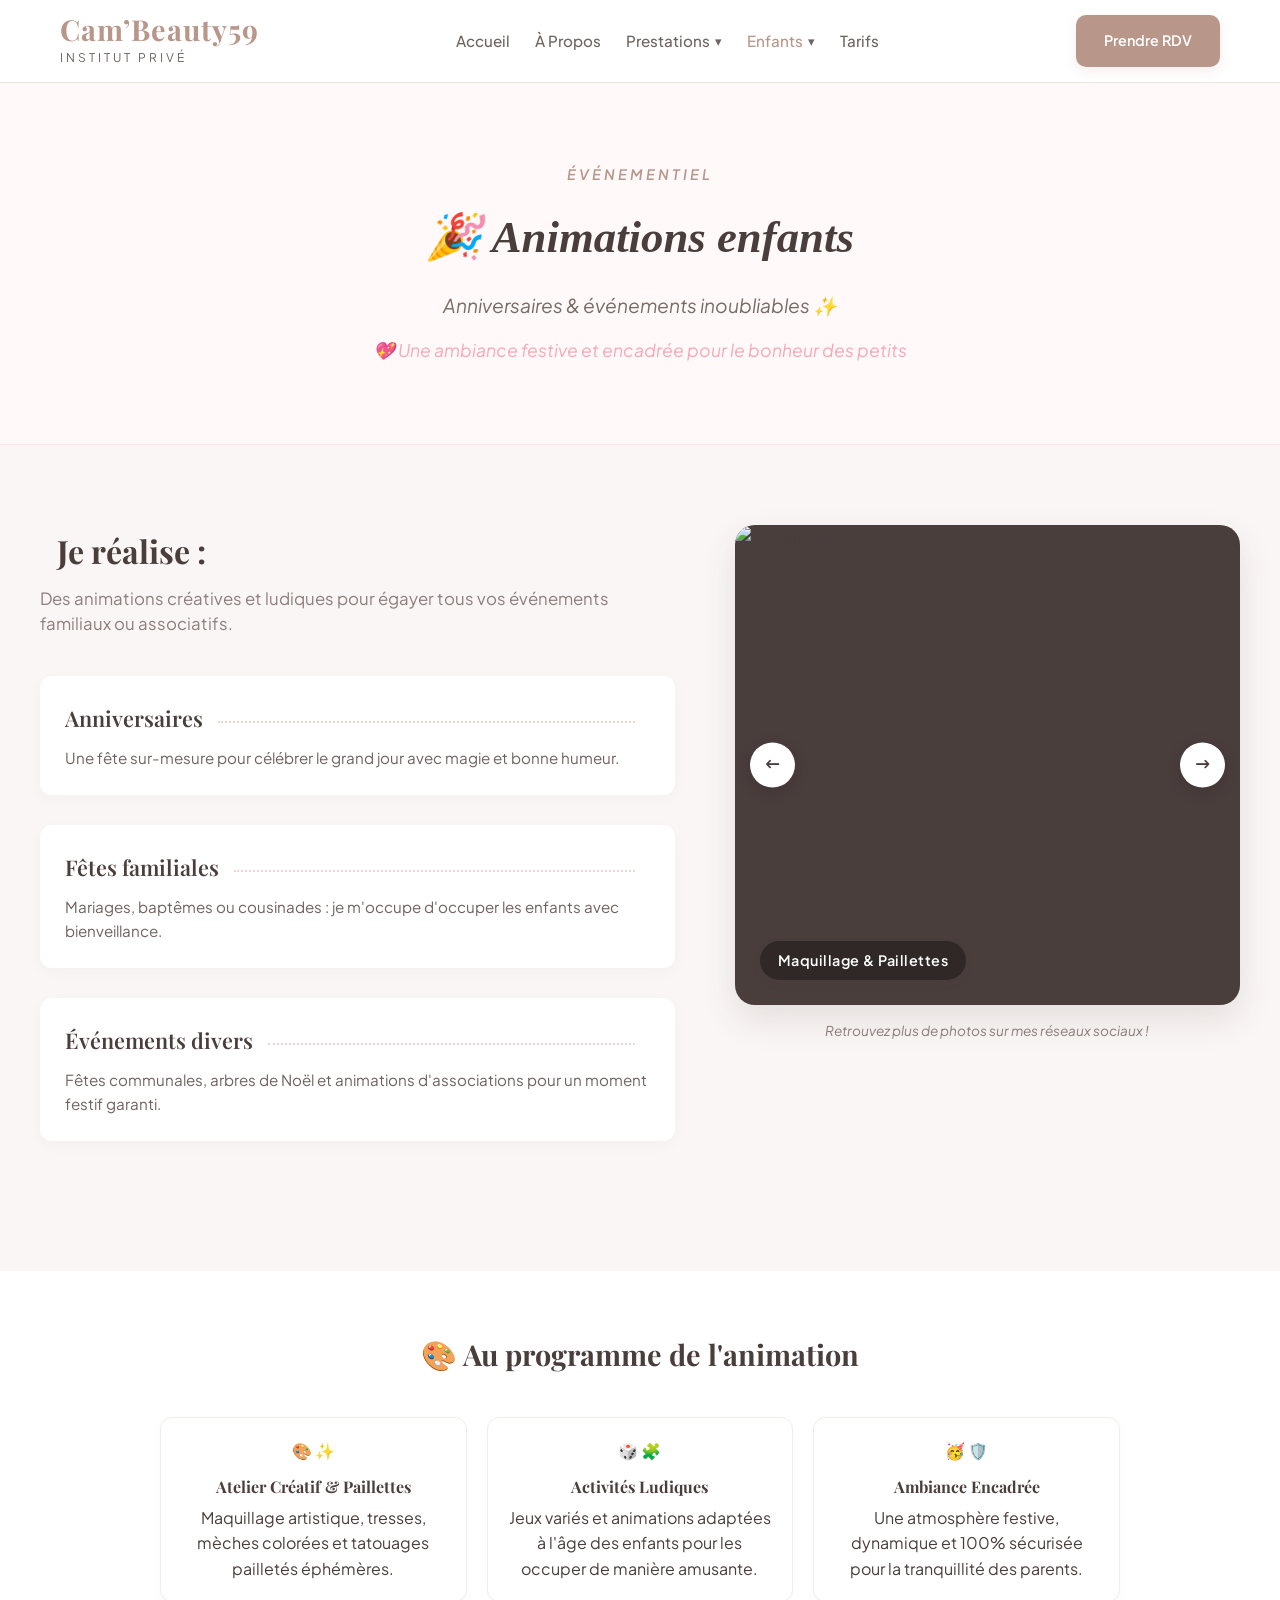
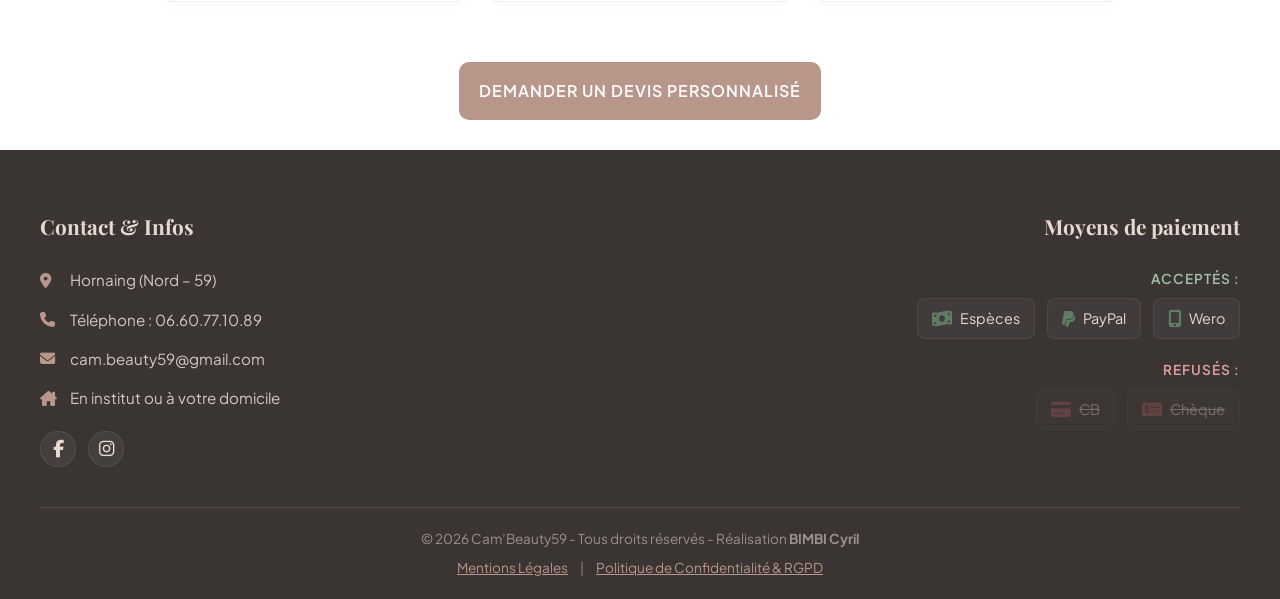
==== commit 2bdff5e7: "Update animations.html" ====
--- a/animations.html
+++ b/animations.html
@@ -86,7 +86,7 @@
                         <button class="slider-arrow arrow-left" onclick="document.getElementById('kids-photos').scrollBy({left: -320, behavior: 'smooth'})"><i class="fa-solid fa-arrow-left-long"></i></button>
                         <button class="slider-arrow arrow-right" onclick="document.getElementById('kids-photos').scrollBy({left: 320, behavior: 'smooth'})"><i class="fa-solid fa-arrow-right-long"></i></button>
                     </div>
-                    <p class="gallery-help-text">Retrouvez plus de photos sur mes réseaux sociaux !</p>
+                    <p class="gallery-help-text">Retrouvez plus de photos sur mes réseaux sociaux&nbsp;!</p>
                 </div>
             </div>
         </div>
--- a/style.css
+++ b/style.css
@@ -686,14 +686,20 @@
     .logos-grid {
         justify-content: flex-start;
     }
-}
-
+.cta-container a.btn-page-cta {
+    font-size: 14px;       
+    padding: 12px 24px;    
+    display: inline-block; 
+}
+}
 
 @media (max-width: 1024px) {
     .btn-cta {
         display: none;
     }
-
+.mobile-cta-item .btn-primary {
+        color: #ffffff;
+    }
     .menu-burger-label {
         display: flex;
         flex-direction: column;
@@ -701,7 +707,7 @@
         width: 30px;
         height: 21px;
         cursor: pointer;
-        z-index: 1010;
+        z-index: 10000;
     }
 
     .menu-burger-label span {
@@ -724,7 +730,7 @@
         box-shadow: -5px 0 25px rgba(0, 0, 0, 0.05);
         padding: 100px 40px 40px 40px;
         transition: right 0.4s cubic-bezier(0.16, 1, 0.3, 1);
-        z-index: 1005;
+        z-index: 9999;
     }
 
     .nav-menu ul {
@@ -833,7 +839,42 @@
     .reviews-section h2 {
         font-size: 1.8rem;
     }
-
+/* ==========================================================================
+   FIX DÉBORDEMENT CATALOGUE SOINS
+   ========================================================================== */
+
+/* 1. Force la ligne entière à passer en colonne pour empiler titre et prix */
+.menu-item-row {
+  display: flex;
+  flex-direction: column;
+  align-items: flex-start;
+  gap: 5px;
+}
+
+.item-main-info,
+.item-title-dots {
+  display: block;
+  width: 100%;
+  white-space: normal;
+}
+
+.item-title-dots .item-title {
+  display: block;
+  width: 100%;
+  max-width: 100%;
+  word-wrap: break-word;
+  overflow-wrap: break-word;
+  white-space: normal;
+  
+  font-size: 1.5rem;
+  line-height: 1.3;
+  color: var(--header-color);
+}
+
+
+.item-title-dots .item-dots {
+  display: none;
+}
     .footer-container {
         flex-direction: column;
         gap: 30px;
@@ -1018,24 +1059,6 @@
 .service-visual-card:hover {
     transform: translateY(-5px);
     box-shadow: 0 10px 25px rgba(184, 150, 137, 0.12);
-}
-
-.service-img-holder {
-    width: 100%;
-    height: 200px;
-    overflow: hidden;
-    background-color: #f5f5f5;
-}
-
-.service-img-holder img {
-    width: 100%;
-    height: 100%;
-    object-fit: cover;
-    transition: transform 0.5s ease;
-}
-
-.service-visual-card:hover .service-img-holder img {
-    transform: scale(1.06);
 }
 
 .service-card-info {
@@ -1188,12 +1211,6 @@
 /* ==========================================================================
    PAGE DÉTAIL CILS - CONFIGURATION GÉNÉRALE & HERO
    ========================================================================== */
-.prestation-hero-section.section-lashes {
-    background: #faf6f5;
-    padding: 80px 20px;
-    text-align: center;
-    border-bottom: 1px solid #e8d8d4;
-}
 
 .hero-prestation-content {
     max-width: 800px;
@@ -1322,31 +1339,6 @@
     margin-bottom: 30px;
 }
 
-.spa-services-grid {
-    display: grid;
-    /* Force l'affichage sur 3 colonnes égales (donc 2 lignes pour 6 éléments) */
-    grid-template-columns: repeat(3, 1fr);
-    gap: 20px;
-    max-width: 1000px;
-    margin: 40px auto;
-    padding: 0 20px;
-}
-
-/* Ajustement pour que le rendu reste propre sur tablette et mobile */
-@media (max-width: 850px) {
-    .spa-services-grid {
-        /* Passe sur 2 colonnes (3 lignes) sur tablette */
-        grid-template-columns: repeat(2, 1fr);
-    }
-}
-
-@media (max-width: 576px) {
-    .spa-services-grid {
-        /* Passe sur 1 seule colonne sur téléphone pour éviter d'écraser le texte */
-        grid-template-columns: 1fr;
-    }
-}
-
 /* ==========================================================================
    BLOC INFOS CONDITIONS & BOUTON CTA
    ========================================================================== */
@@ -1492,13 +1484,6 @@
     line-height: 1.2;
 }
 
-.prestation-hero-section h1 .title-emoji {
-    font-size: 3rem;
-    filter: drop-shadow(0 4px 6px rgba(74, 62, 61, 0.12));
-    display: inline-block;
-    transform: rotate(-5deg);
-}
-
 .prestation-lead-text {
     font-family: 'Plus Jakarta Sans', sans-serif;
     color: #7a6b68;
@@ -1509,25 +1494,12 @@
     font-weight: 400;
 }
 
-.prestation-highlight-text {
-    font-family: 'Plus Jakarta Sans', sans-serif;
-    color: #b89689;
-    font-size: 1.15rem;
-    font-style: italic;
-    margin: 0 auto 35px auto;
-    display: flex;
-    align-items: center;
-    justify-content: center;
-    gap: 8px;
-    font-weight: 400;
-}
-
 /* Variations de thèmes couleurs pour les Heros */
-.section-nails, .section-lashes, .section-modelage {
+.section-nails{
     background: #faf6f5;
     border-bottom: 1px solid #e8d8d4;
 }
-.section-nails .prestation-subtitle, .section-lashes .prestation-subtitle {
+.section-nails .prestation-subtitle{
     color: #b89689;
 }
 
@@ -1623,14 +1595,6 @@
     margin: 10px 0 5px 0;
     font-family: 'Playfair Display', serif;
     color: #4a3e3d;
-}
-
-.spa-conditions-box {
-    margin-top: 40px;
-    text-align: center;
-    background: #faf6f5;
-    padding: 30px;
-    border-radius: 16px;
 }
 
 /* ==========================================================================
@@ -1664,11 +1628,6 @@
 }
 .service-option:hover {
     border-color: #b89689;
-}
-.service-option-price {
-    color: #b89689;
-    font-weight: 600;
-    font-size: 0.95rem;
 }
 .booking-container {
     max-width: 550px;
@@ -1701,23 +1660,6 @@
     accent-color: #b89689;
     cursor: pointer;
 }
-.btn-submit-booking {
-    display: block;
-    width: 100%;
-    box-sizing: border-box;
-    padding: 16px 20px;
-    font-size: 1rem;
-    font-weight: 600;
-    text-transform: uppercase;
-    letter-spacing: 1px;
-    color: #ffffff;
-    background-color: #cbd5e1;
-    border-radius: 10px;
-    text-decoration: none;
-    pointer-events: none;
-    opacity: 0.7;
-    transition: all 0.3s;
-}
 
 /* ==========================================================================
    BLOCS CONSEILS & INFOS (AVANT/APRÈS)
@@ -1737,8 +1679,6 @@
     border-radius: 0 16px 16px 0;
     box-shadow: 0 4px 15px rgba(74, 62, 61, 0.02);
 }
-.box-before { border-left: 4px solid #b89689; }
-.box-after { border-left: 4px solid #8fa89b; }
 
 .quality-callout-box h4 {
     font-family: 'Playfair Display', serif;
@@ -1791,9 +1731,9 @@
     transition: all 0.2s ease;
 }
 
-/* Gestion du survol native en CSS (remplace le JS inline) */
+/* Gestion du survol native en CSS */
 .service-option:hover {
-    border-color: #b89689 !important;
+    border-color: #b89689;
 }
 
 .service-icon {
@@ -1870,27 +1810,6 @@
 /* ==========================================================================
    SLIDER INTERACTIF D'IMAGES
    ========================================================================== */
-.slider-container {
-    position: relative;
-    width: 100%;
-    max-width: 450px;
-    height: 450px;
-    margin: 0 auto;
-    overflow: hidden;
-    border-radius: 20px;
-    box-shadow: 0 10px 30px rgba(74, 62, 61, 0.08);
-}
-.slides {
-    display: flex;
-    width: 100%;
-    height: 100%;
-    transition: transform 0.5s ease-in-out;
-}
-.slide {
-    min-width: 100%;
-    height: 100%;
-    object-fit: cover;
-}
 .slide-tag {
     position: absolute;
     bottom: 15px;
@@ -1928,28 +1847,6 @@
 .arrow-left { left: 15px; }
 .arrow-right { right: 15px; }
 
-.slide-dots {
-    position: absolute;
-    bottom: 15px;
-    left: 50%;
-    transform: translateX(-50%);
-    display: flex;
-    gap: 8px;
-    z-index: 10;
-}
-.dot {
-    width: 8px;
-    height: 8px;
-    background: rgba(255, 255, 255, 0.5);
-    border-radius: 50%;
-    cursor: pointer;
-    transition: all 0.3s ease;
-}
-.dot.active {
-    background: #b89689;
-    width: 20px;
-    border-radius: 4px;
-}
 .gallery-help-text {
     text-align: center;
     font-size: 0.8rem;
@@ -1957,26 +1854,8 @@
     color: #7a6b68;
 }
 /* ==========================================================================
-   PAGE : MODELAGE CORPS & DOS (Mise en page dédiée)
-   ========================================================================== */
-
-.prestation-hero-section.section-modelage {
-    background: #faf6f5; /* Le beige clair identique à vos autres pages */
-    padding: 100px 20px;
-    text-align: center;
-}
-
-/* Force la couleur sombre sur le titre, le sous-titre et la description */
-.prestation-hero-section.section-modelage h1,
-.prestation-hero-section.section-modelage .prestation-lead-text,
-.prestation-hero-section.section-modelage .prestation-subtitle {
-    color: #4a3e3d !important;
-}
-
-/* Conserve la couleur dorée/rosée uniquement pour le texte d'introduction si besoin */
-.prestation-hero-section.section-modelage .prestation-subtitle {
-    color: #b89689 !important;
-}
+   PAGE : MODELAGE CORPS & DOS
+   ========================================================================== */
 
 .hero-prestation-content {
     max-width: 800px;
@@ -2118,10 +1997,6 @@
     display: table-cell;
     width: 40%;
     vertical-align: top;
-}
-
-.sticky-gallery-wrapper {
-    position: relative;
 }
 
 .interactive-slider {
@@ -2239,11 +2114,7 @@
     }
 }
 
-@media (max-width: 576px) {
-    .prestation-hero-section.section-modelage {
-        padding: 60px 15px;
-    }
-    
+@media (max-width: 576px) {    
     .hero-prestation-content h1 {
         font-size: 2.2rem;
     }
@@ -2256,12 +2127,7 @@
         display: none; /* Supprimé sur petit mobile pour éviter le chevauchement */
     }
 }
-/* Bannière Spécifique Mise en Beauté */
-.prestation-hero-section.section-makeup {
-    background: #faf6f5; /* Le beige clair identique à vos autres pages */
-    padding: 100px 20px;
-    text-align: center;
-}
+
 /* Style du sous-titre */
 .prestation-hero-section .prestation-subtitle {
     display: block;
@@ -2286,30 +2152,17 @@
 }
 
 /* Style de la deuxième ligne de texte en italique */
-.prestation-hero-section .prestation-highlight-text {
+.prestation-hero-section{
     color: #b89689;
     font-size: 1.15rem;
     font-style: italic;
-    margin: 15px auto 35px auto;
+    margin-inline: auto;
     display: flex;
     align-items: center;
     justify-content: center;
     gap: 8px;
 }
 
-/* Force la couleur sombre sur le titre, le sous-titre et la description */
-.prestation-hero-section.section-makeup h1,
-.prestation-hero-section.section-makeup .prestation-lead-text,
-.prestation-hero-section.section-makeup .prestation-highlight-text,
-.prestation-hero-section.section-makeup .prestation-subtitle {
-    color: #4a3e3d !important;
-}
-
-/* Conserve la couleur dorée/rosée uniquement pour le texte d'introduction si besoin */
-.prestation-hero-section.section-modelage .prestation-subtitle {
-    color: #b89689 !important;
-}
-
 .hero-prestation-content {
     max-width: 800px;
     margin: 0 auto;
@@ -2318,68 +2171,45 @@
 .static-gallery-wrapper {
     position: relative;
 }
-/* Bannière Spécifique Extensions de Cils */
-.prestation-hero-section.section-lashes {
-    background: linear-gradient(rgba(42, 35, 34, 0.5), rgba(42, 35, 34, 0.6)), 
-                url('images/hero-cils.jpg') center/cover no-repeat;
-    padding: 100px 20px;
-    text-align: center;
-    color: #ffffff;
-}
-.presentation-container {
-    text-align: center;
-    padding: 60px 20px;
-    background-color: #fdfaf9; /* Couleur de fond propre à l'image */
-}
-
-.sub-title {
-    color: #b89689; 
-    font-size: 0.75rem;
-    text-transform: uppercase;
-    letter-spacing: 2px;
-}
-
-.main-title {
-    font-family: 'Playfair Display', serif; /* Ou votre police titre */
-    color: #4a3e3d;
-    margin: 15px 0;
-}
-
-.intro-text {
-    color: #5c4e4c;
-    margin-bottom: 20px;
-}
-
-.clean-list {
-    list-style: none;
-    display: inline-block;
-    text-align: left;
-    padding: 0;
-    line-height: 2;
-}
-
-.final-quote {
-    color: #b89689;
-    font-style: italic;
-    margin-top: 20px;
-}
-/* --- Mise en page épurée (Animations Enfants) --- */
-.prestation-hero { background: #faf6f5; padding: 60px 20px; text-align: center; border-bottom: 1px solid #e8d8d4; }
-.services-grid { display: grid; grid-template-columns: repeat(auto-fit, minmax(280px, 1fr)); gap: 20px; max-width: 1000px; margin: 40px auto; padding: 0 20px; }
-.service-card { background: #ffffff; padding: 25px; border-radius: 12px; border: 1px solid #eae1de; text-align: center; transition: all 0.3s ease; cursor: pointer; }
-.service-card:hover { transform: translateY(-5px); border-color: #b89689; box-shadow: 0 8px 20px rgba(184, 150, 137, 0.1); }
-.slides-container { position: relative; max-width: 800px; margin: 40px auto; overflow: hidden; border-radius: 16px; height: 400px; box-shadow: 0 4px 20px rgba(0,0,0,0.05); }
-.kids-slide { display: none; width: 100%; height: 100%; }
-.slide-caption { position: absolute; bottom: 0; width: 100%; background: linear-gradient(transparent, rgba(42,35,34,0.8)); padding: 20px; color: #fff; text-align: center; }
-.event-badges { display: flex; flex-wrap: wrap; justify-content: center; gap: 15px; margin: 30px 0; }
-.badge { background: #ffffff; padding: 12px 24px; border-radius: 30px; border: 1px solid #eae1de; cursor: pointer; transition: all 0.2s; }
-.badge:hover { border-color: #b89689; background: #fdfbfb; transform: scale(1.03); }
+
+/* --- Mise en page Animations Enfants --- */
+.services-grid { 
+	display: grid; 
+	grid-template-columns: repeat(auto-fit, minmax(280px, 1fr)); 
+	gap: 20px; 
+	max-width: 1000px; 
+	margin: 40px auto; 
+	padding: 0 20px; 
+}
+.service-card { 
+	background: #ffffff; 
+	padding: 25px; 
+	border-radius: 12px; 
+	border: 1px solid #eae1de; 
+	text-align: center; 
+	transition: all 0.3s ease; 
+	cursor: pointer; 
+}
+.service-card:hover { 
+	transform: translateY(-5px); 
+	border-color: #b89689; 
+	box-shadow: 0 8px 20px rgba(184, 150, 137, 0.1); 
+}
+.slides-container { 
+	position: relative; 
+	max-width: 800px; 
+	margin: 40px auto; 
+	overflow: hidden; 
+	border-radius: 16px; 
+	height: 400px; 
+	box-shadow: 0 4px 20px rgba(0,0,0,0.05); 
+}
 
 /* Conteneur du slider : fixe la taille et cache ce qui dépasse */
 .slider-container {
     position: relative;
     width: 100%;
-    max-width: 600px; /* Ajustez selon vos besoins */
+    max-width: 600px;
     margin: 20px auto;
     overflow: hidden; /* C'est ce qui masque les images suivantes */
     border-radius: 12px;
@@ -2398,20 +2228,6 @@
     flex-shrink: 0;
     display: block;
 }
-
-/* Positionnement des flèches par-dessus le slider */
-.slide-btn {
-    position: absolute;
-    top: 50%;
-    transform: translateY(-50%);
-    background: rgba(255, 255, 255, 0.7);
-    border: none;
-    cursor: pointer;
-    padding: 10px;
-    z-index: 10;
-}
-.slide-prev { left: 10px; }
-.slide-next { right: 10px; }
 
 /* Style pour le badge "Sur Devis" */
 .badge-price {
@@ -2426,18 +2242,11 @@
     text-transform: uppercase;
 }
 
-/* Ajustement pour la cohérence des titres */
-.prestation-hero h1 {
-    font-family: 'Playfair Display', serif;
-    color: #4a3e3d;
-    font-size: 2.5rem;
-    margin-bottom: 20px;
-}
 /* Badge prix */
 .badge-price {
     display: inline-block;
     padding: 6px 16px;
-    background-color: #fce4e4; /* Rose très doux */
+    background-color: #fce4e4;
     color: #4a3e3d;
     font-size: 0.85rem;
     font-weight: 600;
@@ -2459,3 +2268,23 @@
     border-color: #e8d8d4;
     transform: translateY(-3px);
 }
+.btn-page-cta {
+    display: inline-block;
+    padding: 16px 20px;
+    background-color: var(--primary-color);
+    color: #ffffff;
+    font-family: var(--font-body);
+    font-size: 1rem;
+    font-weight: 600;
+    text-transform: uppercase;
+    letter-spacing: 1px;
+    border-radius: 10px;
+    text-decoration: none;
+    transition: all 0.3s ease;
+}
+
+.btn-page-cta:hover {
+    background-color: #be9688;
+    transform: translateY(-2px);
+	color: #ffffff;
+}
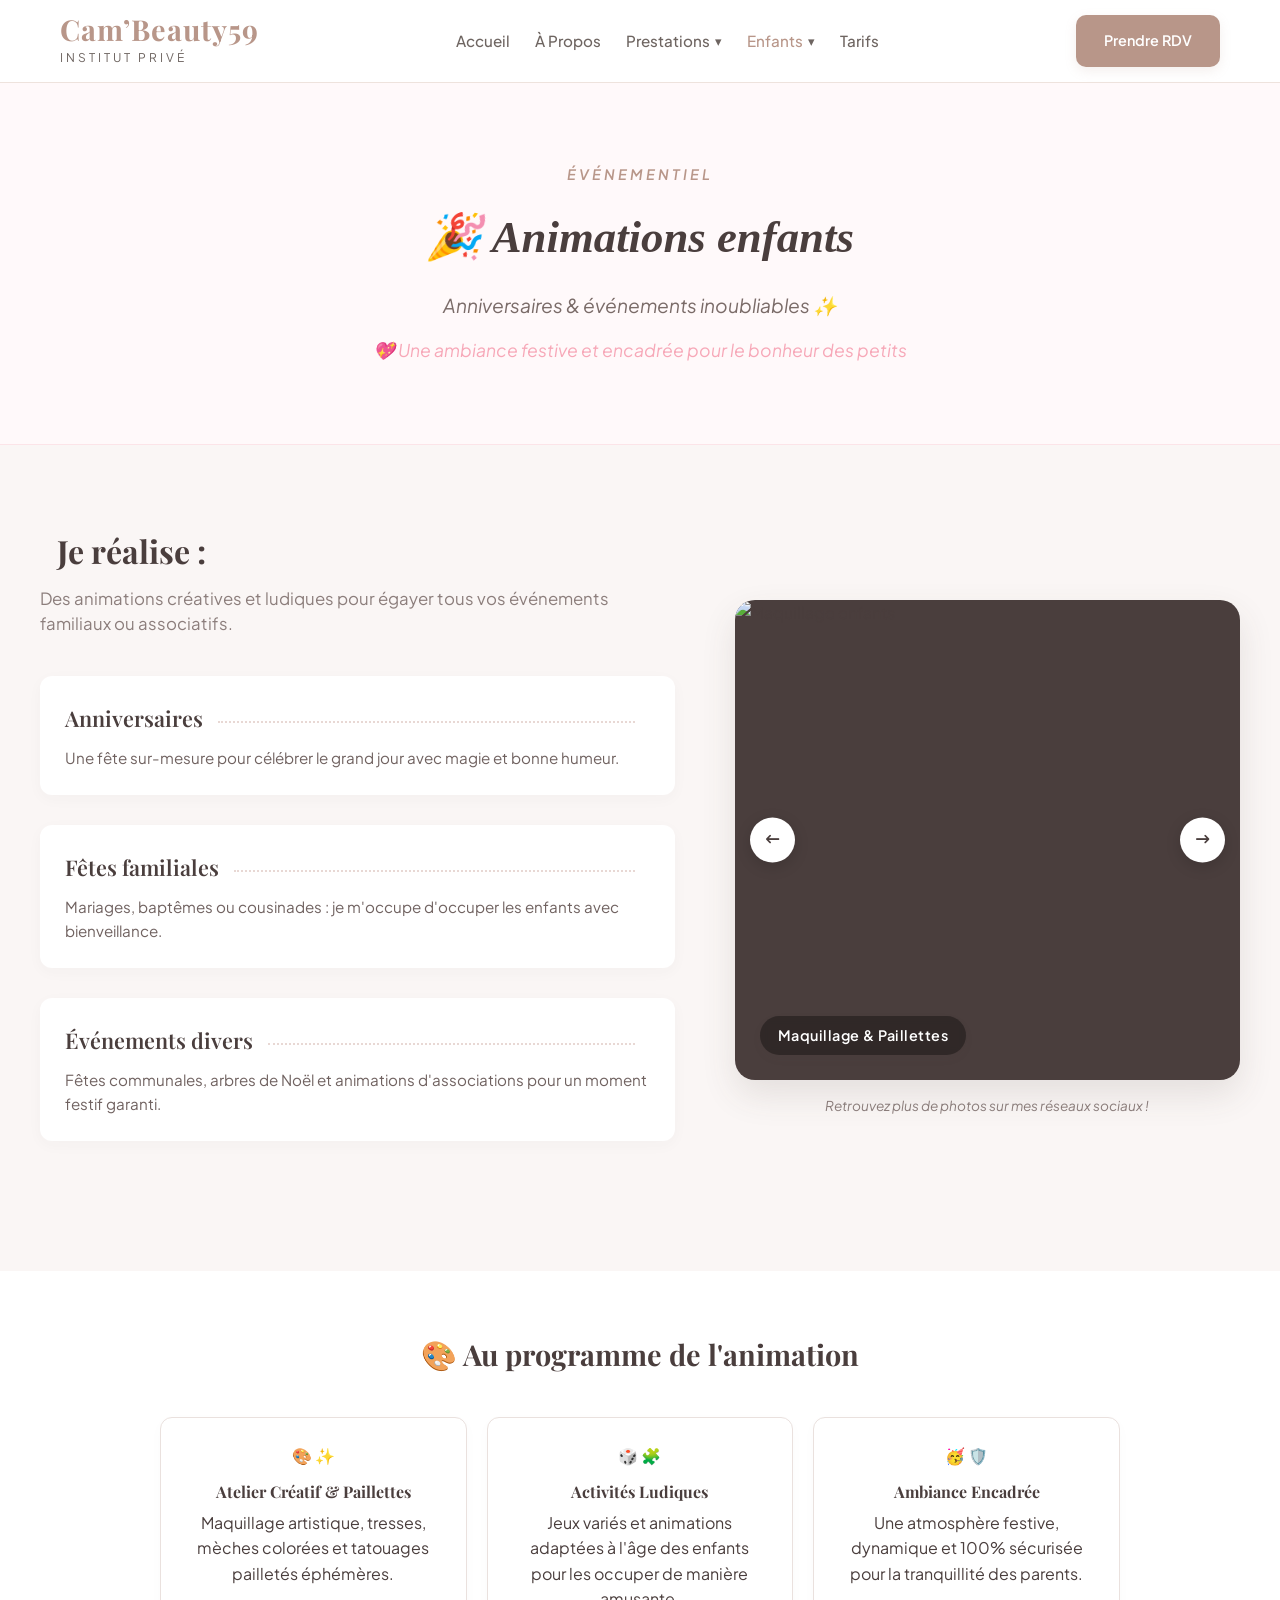
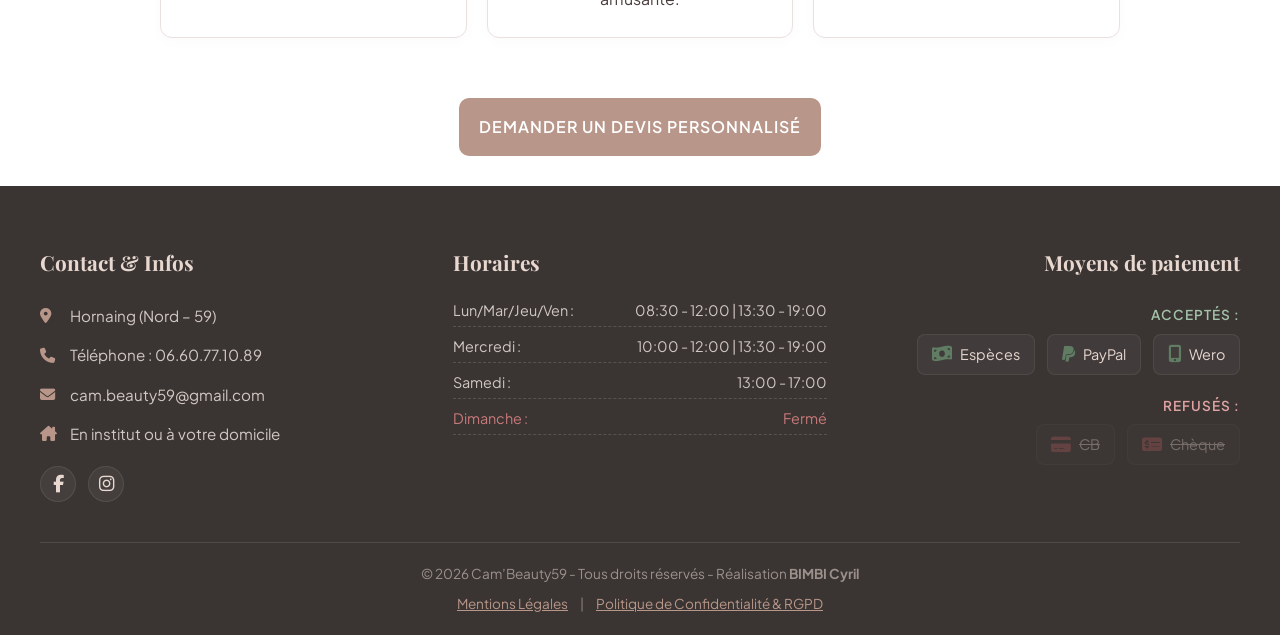
==== commit ab94ac9e: "Update animations.html" ====
--- a/animations.html
+++ b/animations.html
@@ -116,7 +116,7 @@
     
     <!-- CONTENEUR DU BOUTON D'ACTION -->
 <div class="cta-container" style="text-align: center; margin: 30px 0;">
-    <a href="reservation.html" class="btn-page-cta">Demander un devis personnalisé</a>
+    <a href="mailto:cam.beauty59@gmail.com?subject=Demande%20de%20devis%20personnalis%C3%A9" class="btn-page-cta">Demander un devis personnalisé</a>
 </div>
 </main>
 <div id="footer-placeholder"></div>
--- a/style.css
+++ b/style.css
@@ -1,2290 +1,2221 @@
 :root {
-    --primary-color: #b89689;   
-    --accent-color: #e8d8d0;    
-    --bg-soft: #fbf6f3;         
-    --text-dark: #3a3533;       
-    --text-light: #6e6561;      
-    --border-color: #eee3dd;    
-    --success-color: #607d64;   
-    --danger-color: #b05c5c;    
-}
-
-* {
-    box-sizing: border-box;
-    margin: 0;
-    padding: 0;
-}
-
-body {
-    font-family: 'Plus Jakarta Sans', sans-serif;
-    color: var(--text-dark);
-    background-color: #ffffff;
-    line-height: 1.6;
-    overflow-x: hidden; /* Évite les légers scrolls horizontaux sur mobile */
-}
-
-h1, h2, h3, h4, .logo-main {
-    font-family: 'Playfair Display', serif;
-}
-
-a {
-    text-decoration: none;
-    color: inherit;
-    transition: all 0.3s ease;
-}
-
-img {
-    max-width: 100%;
-    height: auto;
-}
-
-a {
-    text-decoration: none;
-}
-
-.btn-cta, .btn-primary {
-    background-color: var(--primary-color);
-    color: #ffffff;
-    padding: 10px 22px;
-    border-radius: 50px;
-    font-size: 0.9rem;
-    font-weight: 600;
-    display: inline-block;
-    box-shadow: 0 4px 10px rgba(184, 150, 137, 0.2);
+     --primary-color: #b89689;
+     --accent-color: #e8d8d0;
+     --bg-soft: #fbf6f3;
+     --text-dark: #3a3533;
+     --text-light: #6e6561;
+     --border-color: #eee3dd;
+     --success-color: #607d64;
+     --danger-color: #b05c5c;
+}
+ * {
+     box-sizing: border-box;
+     margin: 0;
+     padding: 0;
+}
+ body {
+     font-family: 'Plus Jakarta Sans', sans-serif;
+     color: var(--text-dark);
+     background-color: #ffffff;
+     line-height: 1.6;
+     overflow-x: hidden;
+    /* Évite les légers scrolls horizontaux sur mobile */
+}
+ h1, h2, h3, h4, .logo-main {
+     font-family: 'Playfair Display', serif;
+}
+ a {
+     text-decoration: none;
+     color: inherit;
+     transition: all 0.3s ease;
+}
+ img {
+     max-width: 100%;
+     height: auto;
+}
+ a {
+     text-decoration: none;
+}
+ .btn-cta, .btn-primary {
+     background-color: var(--primary-color);
+     color: #ffffff;
+     padding: 10px 22px;
+     border-radius: 50px;
+     font-size: 0.9rem;
+     font-weight: 600;
+     display: inline-block;
+     box-shadow: 0 4px 10px rgba(184, 150, 137, 0.2);
+     border: none;
+     cursor: pointer;
+     text-align: center;
+}
+ .btn-primary {
+     padding: 14px 30px;
+     font-size: 1rem;
+}
+/* ========================================================================== PAGE D'ACCUEIL CONTENU ========================================================================== */
+/* --- SECTION HERO --- */
+ .hero-section {
+     background: linear-gradient(135deg, var(--bg-soft) 0%, #ffffff 100%);
+     padding: 80px 20px;
+}
+ .hero-container {
+     max-width: 1200px;
+     margin: 0 auto;
+     display: flex;
+     align-items: center;
+     gap: 60px;
+}
+ .hero-image {
+     flex: 1;
+     text-align: center;
+}
+ .hero-image img {
+     border-radius: 20px;
+     box-shadow: 0 10px 30px rgba(184, 150, 137, 0.15);
+     border: 8px solid #ffffff;
+}
+ .hero-content {
+     flex: 1.2;
+}
+ .hero-content .subtitle {
+     display: inline-block;
+     color: var(--primary-color);
+     text-transform: uppercase;
+     font-size: 0.9rem;
+     letter-spacing: 2px;
+     font-weight: 600;
+     margin-bottom: 15px;
+}
+ .hero-content h1 {
+     font-size: 3rem;
+     color: var(--text-dark);
+     line-height: 1.2;
+     margin-bottom: 20px;
+}
+ .hero-content p {
+     font-size: 1.15rem;
+     color: var(--text-light);
+     line-height: 1.7;
+     margin-bottom: 35px;
+}
+/* --- SECTION INFOS & ENGAGEMENTS --- */
+ .info-section {
+     max-width: 1200px;
+     margin: 80px auto;
+     padding: 0 20px;
+}
+ .info-grid {
+     display: grid;
+     grid-template-columns: repeat(auto-fit, minmax(320px, 1fr));
+     gap: 40px;
+}
+ .info-card {
+     background: #ffffff;
+     padding: 45px;
+     border-radius: 20px;
+     border: 1px solid var(--border-color);
+     box-shadow: 0 5px 20px rgba(184, 150, 137, 0.03);
+     transition: transform 0.3s ease;
+}
+ .info-card:hover {
+     transform: translateY(-5px);
+}
+ .info-card .icon {
+     font-size: 2.5rem;
+     margin-bottom: 20px;
+}
+ .info-card h3 {
+     font-size: 1.6rem;
+     color: var(--text-dark);
+     margin-bottom: 20px;
+}
+ .info-card p {
+     margin-bottom: 15px;
+     color: var(--text-light);
+     line-height: 1.6;
+}
+ .commitments-list {
+     list-style: none;
+     padding: 0;
+}
+ .commitments-list li {
+     margin-bottom: 15px;
+     color: var(--text-light);
+     line-height: 1.6;
+}
+/* --- SECTION AVIS CLIENTS --- */
+ .reviews-section {
+     background-color: var(--bg-soft);
+     padding: 80px 20px;
+     text-align: center;
+}
+ .reviews-section h2 {
+     font-size: 2.4rem;
+     color: var(--text-dark);
+     margin-bottom: 10px;
+}
+ .reviews-subtitle {
+     color: var(--primary-color);
+     font-style: italic;
+     font-size: 1.1rem;
+     margin-bottom: 50px;
+}
+ .reviews-grid {
+     max-width: 1200px;
+     margin: 0 auto;
+     display: flex;
+     grid-template-columns: repeat(auto-fit, minmax(280px, 1fr));
+     gap: 30px;
+     flex-wrap: wrap;
+     justify-content: center;
+}
+}
+ .review-card {
+     background: #ffffff;
+	 flex: 0 0 calc(33.333% - 14px);
+     min-width: 280px;
+     box-sizing: border-box;
+     padding: 20px;
+     border-radius: 12px;
+     box-shadow: 0 4px 12px rgba(0, 0, 0, 0.05);
+	 
+}
+ .review-card .stars {
+     margin-bottom: 15px;
+     font-size: 1.1rem;
+}
+ .review-text {
+     font-style: italic;
+     color: var(--text-light);
+     line-height: 1.6;
+     margin-bottom: 20px;
+}
+ .review-author {
+     font-weight: 600;
+     color: var(--text-dark);
+     font-size: 0.95rem;
+}
+/* ========================================================================== BOUTON D'ACTION DE REDIRECTION FACEBOOK ========================================================================== */
+ .leave-review-container {
+     margin-top: 50px;
+     display: flex;
+     flex-direction: column;
+     align-items: center;
+	 text-align: center;
+     gap: 15px;
+}
+ .leave-review-container p {
+     font-size: 1.05rem;
+     color: var(--text-light);
+}
+ .btn-secondary {
+     background-color: transparent;
+     color: var(--primary-color);
+     border: 2px solid var(--primary-color);
+     padding: 12px 28px;
+     border-radius: 50px;
+     font-size: 0.95rem;
+     font-weight: 600;
+     display: inline-flex;
+     align-items: center;
+     gap: 10px;
+     transition: all 0.3s ease;
+}
+ .btn-secondary i {
+     font-size: 1.1rem;
+     color: #1877f2;
+    /* Couleur officielle bleu Facebook pour l'icône */
+}
+ .btn-secondary:hover {
+     background-color: var(--primary-color);
+     color: #ffffff;
+     box-shadow: 0 4px 12px rgba(184, 150, 137, 0.15);
+}
+ .btn-secondary:hover i {
+     color: #ffffff;
+    /* L'icône devient blanche au survol pour l'esthétique */
+}
+/* ========================================================================== FOOTER ========================================================================== */
+ .main-footer {
+     background-color: var(--text-dark);
+     color: #ffffff;
+     padding: 60px 20px 20px 20px;
+}
+ .footer-container {
+     max-width: 1200px;
+     margin: 0 auto;
+     display: flex;
+     justify-content: space-between;
+     flex-wrap: wrap;
+     gap: 40px;
+     border-bottom: 1px solid #524a47;
+     padding-bottom: 40px;
+}
+ .footer-col {
+     flex: 1;
+     min-width: 250px;
+}
+ .footer-col h4 {
+     font-size: 1.3rem;
+     margin-bottom: 20px;
+     color: var(--accent-color);
+}
+ .footer-col p {
+     margin-bottom: 12px;
+     color: #d1c7c3;
+}
+/* ========================================================================== FOOTER - DISPOSITION GAUCHE / DROITE ========================================================================== */
+ .main-footer {
+     background-color: var(--text-dark);
+     color: #ffffff;
+     padding: 60px 20px 20px 20px;
+}
+ .footer-container {
+     max-width: 1200px;
+     margin: 0 auto;
+     display: flex;
+     justify-content: space-between;
+     align-items: flex-start;
+     gap: 40px;
+     border-bottom: 1px solid #524a47;
+     padding-bottom: 40px;
+}
+ .footer-col {
+     flex: 1;
+}
+ .contact-col h4 {
+     font-size: 1.3rem;
+     margin-bottom: 25px;
+     color: var(--accent-color);
+}
+ .contact-col p {
+     margin-bottom: 15px;
+     color: #d1c7c3;
+     display: flex;
+     align-items: center;
+     gap: 10px;
+     font-size: 0.95rem;
+}
+ .contact-col p i {
+     color: var(--primary-color);
+     width: 20px;
+}
+ .footer-socials {
+     display: flex;
+     gap: 12px;
+     margin-top: 20px;
+}
+ .social-link {
+     display: flex;
+     align-items: center;
+     justify-content: center;
+     width: 36px;
+     height: 36px;
+     background-color: rgba(255, 255, 255, 0.05);
+     border: 1px solid rgba(232, 216, 208, 0.1);
+     border-radius: 50px;
+     color: #e8d8d0;
+     font-size: 1.1rem;
+     transition: all 0.3s ease;
+}
+ .social-link.fb:hover {
+     background-color: #1877f2;
+     color: #ffffff;
+     border-color: #1877f2;
+     transform: translateY(-3px);
+}
+ .social-link.ig:hover {
+     background: linear-gradient(45deg, #f09433 0%, #e6683c 25%, #dc2743 50%, #cc2366 75%, #bc1888 100%);
+     color: #ffffff;
+     border-color: transparent;
+     transform: translateY(-3px);
+}
+ .payment-col {
+     display: flex;
+     flex-direction: column;
+     align-items: flex-end;
+     text-align: right;
+}
+ .payment-col h4 {
+     font-size: 1.3rem;
+     margin-bottom: 25px;
+     color: var(--accent-color);
+}
+ .payment-container {
+     display: flex;
+     flex-direction: column;
+     gap: 20px;
+     align-items: flex-end;
+}
+ .payment-group {
+     display: flex;
+     flex-direction: column;
+     gap: 8px;
+}
+ .group-title {
+     font-size: 0.85rem;
+     text-transform: uppercase;
+     letter-spacing: 1px;
+     font-weight: 600;
+}
+ .payment-group.accept .group-title {
+     color: #a3c2a8;
+}
+ .payment-group.refuse .group-title {
+     color: #e2a3a3;
+}
+ .logos-grid {
+     display: flex;
+     gap: 12px;
+     justify-content: flex-end;
+     flex-wrap: wrap;
+}
+ .logo-item {
+     display: flex;
+     align-items: center;
+     gap: 8px;
+     background-color: rgba(255, 255, 255, 0.04);
+     padding: 8px 14px;
+     border-radius: 8px;
+     font-size: 0.9rem;
+     color: #e8d8d0;
+     border: 1px solid rgba(232, 216, 208, 0.08);
+}
+ .logo-item i {
+     font-size: 1.1rem;
+}
+ .payment-group.accept .logo-item i {
+     color: var(--success-color);
+}
+ .logo-item.disabled {
+     opacity: 0.35;
+}
+ .logo-item.disabled i {
+     color: var(--danger-color);
+}
+ .logo-item.disabled span, .logo-item.disabled i {
+     text-decoration: line-through;
+}
+ .footer-bottom {
+     max-width: 1200px;
+     margin: 20px auto 0 auto;
+     text-align: center;
+     font-size: 0.85rem;
+     color: #9c908b;
+}
+ .footer-legal-links {
+     margin-top: 8px;
+}
+ .footer-legal-links a {
+     color: #9c908b;
+     margin: 0 5px;
+}
+ .footer-legal-links a:hover {
+     color: var(--accent-color);
+}
+/* Section Google Maps */
+ .map-section {
+     padding: 40px 0;
+     width: 100%;
+     background-color: var(--bg-light, #fff);
+    /* S'adapte à ta couleur de fond */
+}
+ .map-container {
+     max-width: 1200px;
+    /* Aligné sur la largeur maximale de ton site */
+     margin: 0 auto;
+     padding: 0 20px;
+}
+ .map-container iframe {
+     width: 100%;
+     border-radius: 12px;
+    /* Pour un rendu plus doux et moderne */
+     box-shadow: 0 4px 15px rgba(0, 0, 0, 0.05);
+    /* Ombre légère pour le relief */
+}
+ .btn-cta, .btn-primary {
+     display: inline-block;
+     background-color: #b89689;
+     color: #ffffff;
+     padding: 14px 28px;
+     border-radius: 10px;
+     text-decoration: none;
+     font-weight: 600;
+     transition: all 0.3s ease;
+     box-shadow: 0 4px 12px rgba(184, 150, 137, 0.15);
+     border: none;
+     cursor: pointer;
+}
+ .section-title {
+     text-align: center;
+     margin-bottom: 30px;
+     font-family: 'Playfair Display', serif;
+     color: #4a3e3d;
+     font-size: 1.8rem;
+}
+/* ========================================================================== NAVIGATION RESPONSIVE ========================================================================== */
+ .main-header {
+     background-color: #ffffff;
+     border-bottom: 1px solid var(--border-color);
+     position: sticky;
+     top: 0;
+     z-index: 1000;
+}
+ .header-container {
+     max-width: 1200px;
+     margin: 0 auto;
+     padding: 15px 20px;
+     display: flex;
+     justify-content: space-between;
+     align-items: center;
+}
+ .logo {
+     display: flex;
+     flex-direction: column;
+     z-index: 1010;
+}
+ .logo-main {
+     font-size: 1.8rem;
+     font-weight: 700;
+     letter-spacing: 1px;
+     color: var(--primary-color);
+     line-height: 1;
+}
+ .logo-sub {
+     font-size: 0.75rem;
+     text-transform: uppercase;
+     letter-spacing: 3px;
+     color: var(--text-light);
+     margin-top: 4px;
+}
+/* ========================================================================== NOUVEAU SYSTÈME DE NAVIGATION ÉPURÉ & DROPDOWNS ========================================================================== */
+ .nav-menu ul {
+     list-style: none;
+     display: flex;
+     gap: 25px;
+     align-items: center;
+}
+ .nav-menu a {
+     font-size: 0.95rem;
+     font-weight: 500;
+     color: var(--text-light);
+     padding: 10px 0;
+     display: inline-flex;
+     align-items: center;
+     gap: 5px;
+     position: relative;
+}
+/* --- STRUCTURE DES DROPDOWNS (ORDINATEUR) --- */
+ .nav-menu li {
+     position: relative;
+    /* Position pivot pour le sous-menu */
+}
+ .nav-menu .dropdown-menu {
+     display: none;
+     position: absolute;
+     top: 100%;
+     left: 50%;
+     transform: translateX(-50%);
+     background-color: #ffffff;
+     box-shadow: 0 10px 30px rgba(184, 150, 137, 0.12);
+     border: 1px solid var(--border-color);
+     border-radius: 12px;
+     padding: 12px 0;
+     min-width: 200px;
+     z-index: 1000;
+     flex-direction: column;
+     gap: 0;
+}
+/* Liens internes du menu déroulant */
+ .nav-menu .dropdown-menu li a {
+     display: block;
+     padding: 10px 20px;
+     color: var(--text-dark);
+     font-size: 0.9rem;
+     font-weight: 400;
+     white-space: nowrap;
+     width: 100%;
+     transition: background-color 0.2s, color 0.2s;
+}
+ .nav-menu .dropdown-menu li a:hover, .nav-menu .dropdown-menu li a.active {
+     background-color: var(--bg-soft);
+     color: var(--primary-color);
+}
+/* Flèche indicative */
+ .dropdown-trigger::after {
+     content: '▾';
+     font-size: 0.8rem;
+     color: var(--text-light);
+     transition: transform 0.3s ease;
+}
+ .dropdown-trigger:hover::after {
+     color: var(--primary-color);
+}
+/* Déclenchement au survol sur écran d'ordinateur */
+ @media (min-width: 1025px) {
+     .nav-menu li.dropdown:hover .dropdown-menu {
+         display: flex;
+    }
+}
+ .nav-menu a:hover, .nav-menu a.active {
+     color: var(--primary-color);
+}
+ .mobile-cta-item {
+     display: none;
+}
+ .menu-toggle-checkbox, .menu-burger-label {
+     display: none;
+}
+ .btn-cta:hover, .btn-primary:hover {
+     background-color: var(--text-dark);
+     box-shadow: 0 4px 15px rgba(0, 0, 0, 0.15);
+     transform: translateY(-1px);
+}
+ .info-card:hover {
+     transform: translateY(-5px);
+}
+ .btn-secondary:hover {
+     background-color: var(--primary-color);
+     color: #ffffff;
+     box-shadow: 0 4px 12px rgba(184, 150, 137, 0.15);
+}
+ .btn-secondary:hover i {
+     color: #ffffff;
+    /* L'icône devient blanche au survol pour l'esthétique */
+}
+/* Réajustement responsive pour mobile (les blocs se remettent l'un sous l'autre) */
+ @media (max-width: 768px) {
+     .footer-container {
+         flex-direction: column;
+         align-items: flex-start;
+         gap: 40px;
+    }
+     .payment-col, .payment-container {
+         align-items: flex-start;
+         text-align: left;
+    }
+     .logos-grid {
+         justify-content: flex-start;
+    }
+     .cta-container a.btn-page-cta {
+         font-size: 14px;
+         padding: 12px 24px;
+         display: inline-block;
+    }
+}
+ @media (max-width: 1024px) {
+     .btn-cta {
+         display: none;
+    }
+     .mobile-cta-item .btn-primary {
+         color: #ffffff;
+    }
+     .menu-burger-label {
+         display: flex;
+         flex-direction: column;
+         justify-content: space-between;
+         width: 30px;
+         height: 21px;
+         cursor: pointer;
+         z-index: 10000;
+    }
+     .menu-burger-label span {
+         display: block;
+         height: 3px;
+         width: 100%;
+         background-color: var(--primary-color);
+         border-radius: 3px;
+         transition: all 0.3s ease;
+    }
+     .nav-menu {
+         position: fixed;
+         top: 0;
+         right: -100%;
+        /* Caché à droite par défaut */
+         width: 80%;
+         max-width: 400px;
+         height: 100vh;
+         background-color: #ffffff;
+         box-shadow: -5px 0 25px rgba(0, 0, 0, 0.05);
+         padding: 100px 40px 40px 40px;
+         transition: right 0.4s cubic-bezier(0.16, 1, 0.3, 1);
+         z-index: 9999;
+    }
+     .nav-menu ul {
+         flex-direction: column;
+         align-items: flex-start;
+         gap: 25px;
+    }
+     .nav-menu a {
+         font-size: 1.2rem;
+         display: block;
+         width: 100%;
+    }
+     .mobile-cta-item {
+         display: block;
+         width: 100%;
+         margin-top: 20px;
+    }
+     .mobile-cta-item .btn-primary {
+         display: block;
+         width: 100%;
+    }
+     .menu-toggle-checkbox:checked ~ .nav-menu {
+         right: 0;
+    }
+     .menu-toggle-checkbox:checked ~ .menu-burger-label span:nth-child(1) {
+         transform: translateY(9px) rotate(45deg);
+    }
+     .menu-toggle-checkbox:checked ~ .menu-burger-label span:nth-child(2) {
+         opacity: 0;
+    }
+     .menu-toggle-checkbox:checked ~ .menu-burger-label span:nth-child(3) {
+         transform: translateY(-9px) rotate(-45deg);
+    }
+    /* Ajustement des menus déroulants pour le volet mobile */
+     .nav-menu .dropdown-menu {
+         display: none;
+         position: static;
+         transform: none;
+         box-shadow: none;
+         border: none;
+         padding: 5px 0 5px 15px;
+         background: transparent;
+         min-width: auto;
+    }
+    /* Affiche le sous-menu sur mobile au clic/survol */
+     .nav-menu li.dropdown:hover .dropdown-menu, .nav-menu li.dropdown:focus-within .dropdown-menu {
+         display: flex;
+    }
+     .nav-menu .dropdown-menu li a {
+         font-size: 1.05rem;
+         padding: 8px 0;
+         color: var(--text-light);
+    }
+}
+ @media (max-width: 768px) {
+     .hero-section {
+         padding: 40px 20px;
+    }
+     .hero-container {
+         flex-direction: column;
+         text-align: center;
+         gap: 30px;
+    }
+     .hero-image {
+         order: -1;
+    }
+     .hero-image img {
+         max-width: 85%;
+    }
+     .hero-content h1 {
+         font-size: 2.2rem;
+    }
+     .hero-content p {
+         font-size: 1.05rem;
+         margin-bottom: 25px;
+    }
+     .info-section {
+         margin: 50px auto;
+    }
+     .info-card {
+         padding: 30px 20px;
+    }
+     .reviews-section {
+         padding: 60px 20px;
+    }
+     .reviews-section h2 {
+         font-size: 1.8rem;
+    }
+    /* ========================================================================== FIX DÉBORDEMENT CATALOGUE SOINS ========================================================================== */
+    /* 1. Force la ligne entière à passer en colonne pour empiler titre et prix */
+     .menu-item-row {
+         display: flex;
+         flex-direction: column;
+         align-items: flex-start;
+         gap: 5px;
+    }
+     .item-main-info, .item-title-dots {
+         display: block;
+         width: 100%;
+         white-space: normal;
+    }
+     .item-title-dots .item-title {
+         display: block;
+         width: 100%;
+         max-width: 100%;
+         word-wrap: break-word;
+         overflow-wrap: break-word;
+         white-space: normal;
+         font-size: 1.5rem;
+         line-height: 1.3;
+         color: var(--header-color);
+    }
+     .item-title-dots .item-dots {
+         display: none;
+    }
+     .footer-container {
+         flex-direction: column;
+         gap: 30px;
+    }
+}
+/* Style du lien dans le footer */
+ .footer-link {
+     color: var(--primary);
+     text-decoration: none;
+     font-weight: 700;
+     transition: opacity 0.3s ease;
+}
+ .footer-link:hover {
+     text-decoration: underline;
+     opacity: 0.8;
+}
+/* ========================================================================== PAGE À PROPOS - IDENTITÉ CAMILLE ========================================================================== */
+ .about-page-content {
+     background-color: var(--bg-soft);
+}
+ .about-bio-section {
+     padding: 80px 20px;
+     background-color: #ffffff;
+}
+ .about-bio-container {
+     max-width: 1200px;
+     margin: 0 auto;
+     display: flex;
+     align-items: center;
+     gap: 50px;
+}
+ .about-bio-text {
+     flex: 1.2;
+}
+ .about-bio-text .subtitle {
+     font-size: 0.95rem;
+     color: var(--primary-color);
+     font-weight: 600;
+     display: block;
+     margin-bottom: 15px;
+}
+ .about-bio-text h1 {
+     font-size: 3rem;
+     color: var(--text-dark);
+     margin-bottom: 20px;
+}
+ .about-bio-text p {
+     font-size: 1.05rem;
+     line-height: 1.7;
+     color: var(--text-light);
+     margin-bottom: 15px;
+}
+ .about-bio-text p.lead {
+     font-size: 1.25rem;
+     color: var(--text-dark);
+     font-weight: 500;
+}
+/* Bloc Diplômes & Spécialités */
+ .diplomas-block {
+     background-color: var(--bg-soft);
+     padding: 25px 30px;
+     border-radius: 20px;
+     margin-top: 30px;
+     border: 1px solid var(--border-color);
+}
+ .diplomas-block h3 {
+     font-size: 1.2rem;
+     color: var(--text-dark);
+     margin-bottom: 10px;
+     display: flex;
+     align-items: center;
+     gap: 10px;
+}
+ .diplomas-block h3 i {
+     color: var(--primary-color);
+}
+ .skills-list {
+     list-style: none;
+     padding: 0;
+     margin-top: 15px;
+     display: flex;
+     flex-direction: column;
+     gap: 12px;
+}
+ .skills-list li {
+     display: flex;
+     align-items: center;
+     gap: 10px;
+     font-size: 1rem;
+     color: var(--text-dark);
+}
+ .skills-list li i {
+     color: var(--primary-color);
+     font-size: 0.85rem;
+}
+/* Zone Photo Institut / Camille */
+ .about-bio-gallery {
+     flex: 0.8;
+}
+ .main-photo-wrapper {
+     background-color: #ffffff;
+     padding: 12px;
+     border-radius: 24px;
+     box-shadow: 0 15px 35px rgba(184, 150, 137, 0.12);
+     border: 1px solid var(--border-color);
+     text-align: center;
+}
+ .main-photo-wrapper img {
+     max-width: 100%;
+     height: auto;
+     border-radius: 16px;
+     display: block;
+}
+ .photo-caption {
+     display: inline-block;
+     margin-top: 12px;
+     font-size: 0.85rem;
+     color: var(--text-light);
+     font-style: italic;
+}
+/* SECTION GRILLE DES PRESTATIONS VISUELLES */
+ .about-services-section {
+     padding: 80px 20px;
+     max-width: 1200px;
+     margin: 0 auto;
+}
+ .services-intro {
+     text-align: center;
+     margin-bottom: 50px;
+}
+ .services-intro h2 {
+     font-size: 2.2rem;
+     color: var(--text-dark);
+     margin-bottom: 10px;
+}
+ .services-intro p {
+     font-size: 1.05rem;
+     color: var(--text-light);
+}
+ .services-visual-grid {
+     display: grid;
+     grid-template-columns: repeat(auto-fit, minmax(220px, 1fr));
+     gap: 25px;
+     justify-content: center;
+}
+ .service-visual-card {
+     background-color: #ffffff;
+     border-radius: 20px;
+     overflow: hidden;
+     box-shadow: 0 4px 15px rgba(0, 0, 0, 0.02);
+     border: 1px solid var(--border-color);
+     transition: transform 0.3s ease, box-shadow 0.3s ease;
+}
+ .service-visual-card:hover {
+     transform: translateY(-5px);
+     box-shadow: 0 10px 25px rgba(184, 150, 137, 0.12);
+}
+ .service-card-info {
+     padding: 20px;
+     text-align: center;
+}
+ .service-card-info h3 {
+     font-size: 1.1rem;
+     color: var(--text-dark);
+     font-weight: 600;
+}
+ .service-card-info .small-tag {
+     display: block;
+     font-size: 0.8rem;
+     color: var(--text-light);
+     font-weight: 400;
+     margin-top: 4px;
+}
+ .about-action-call {
+     text-align: center;
+     margin-top: 50px;
+}
+/* RESPONSIVE DESIGN */
+ @media (max-width: 992px) {
+     .about-bio-container {
+         flex-direction: column;
+         gap: 40px;
+    }
+     .about-bio-gallery {
+         width: 100%;
+         max-width: 500px;
+    }
+     .about-bio-text h1 {
+         font-size: 2.5rem;
+    }
+}
+ @media (max-width: 576px) {
+     .services-visual-grid {
+         grid-template-columns: 1fr;
+         max-width: 320px;
+         margin: 0 auto;
+    }
+}
+/* ========================================================================== SYSTEME DE MINI-CARROUSEL SUR LES CARTES ========================================================================== */
+ .service-slider-container {
+     position: relative;
+     width: 100%;
+     height: 220px;
+     overflow: hidden;
+     background-color: #f5f5f5;
+}
+ .service-slides {
+     display: flex;
+     overflow-x: auto;
+     scroll-snap-type: x mandatory;
+     scroll-behavior: smooth;
+     width: 100%;
+     height: 100%;
+    /* Masquer la barre de défilement sur tous les navigateurs */
+     scrollbar-width: none;
+    /* Firefox */
+     -ms-overflow-style: none;
+    /* IE/Edge */
+}
+ .service-slides::-webkit-scrollbar {
+     display: none;
+    /* Chrome/Safari */
+}
+ .service-slides img {
+     flex: 0 0 100%;
+     width: 100%;
+     height: 100%;
+     object-fit: cover;
+     scroll-snap-align: start;
+     transition: transform 0.5s ease;
+}
+/* Boutons Flèches */
+ .slider-btn {
+     position: absolute;
+     top: 50%;
+     transform: translateY(-50%);
+     width: 32px;
+     height: 32px;
+     background-color: rgba(255, 255, 255, 0.85);
+     border: none;
+     border-radius: 50%;
+     color: var(--text-dark);
+     font-size: 0.8rem;
+     cursor: pointer;
+     display: flex;
+     align-items: center;
+     justify-content: center;
+     box-shadow: 0 2px 8px rgba(0,0,0,0.1);
+     transition: all 0.3s ease;
+     opacity: 0;
+    /* Caché par défaut */
+     z-index: 10;
+}
+ .slider-btn.prev {
+     left: 10px;
+}
+ .slider-btn.next {
+     right: 10px;
+}
+/* Afficher les flèches uniquement au survol de la carte */
+ .service-visual-card:hover .slider-btn {
+     opacity: 1;
+}
+ .slider-btn:hover {
+     background-color: var(--primary-color);
+     color: #ffffff;
+}
+/* Forcer l'affichage des boutons sur mobile puisqu'il n'y a pas de survol "Hover" */
+ @media (max-width: 768px) {
+     .slider-btn {
+         opacity: 1;
+         background-color: rgba(255, 255, 255, 0.95);
+    }
+}
+/* Ajustement des menus déroulants pour le volet mobile */
+ .nav-menu .dropdown-menu {
+     display: none;
+     position: static;
+     transform: none;
+     box-shadow: none;
+     border: none;
+     padding: 5px 0 5px 15px;
+     background: transparent;
+     min-width: auto;
+}
+/* Affiche le sous-menu sur mobile au clic/survol */
+ .nav-menu li.dropdown:hover .dropdown-menu, .nav-menu li.dropdown:focus-within .dropdown-menu {
+     display: flex;
+}
+ .nav-menu .dropdown-menu li a {
+     font-size: 1.05rem;
+     padding: 8px 0;
+     color: var(--text-light);
+}
+/* Grille des services enfants*/
+ .service-card {
+     background: #ffffff;
+     padding: 20px;
+     border: 1px solid #f3ece9;
+     border-radius: 12px;
+     text-align: center;
+     transition: 0.3s;
+}
+ .service-card:hover {
+     border-color: #e8d8d4;
+     transform: translateY(-3px);
+}
+ .btn-page-cta {
+     display: inline-block;
+     padding: 16px 20px;
+     background-color: var(--primary-color);
+     color: #ffffff;
+     font-family: var(--font-body);
+     font-size: 1rem;
+     font-weight: 600;
+     text-transform: uppercase;
+     letter-spacing: 1px;
+     border-radius: 10px;
+     text-decoration: none;
+     transition: all 0.3s ease;
+}
+ .btn-page-cta:hover {
+     background-color: #be9688;
+     transform: translateY(-2px);
+     color: #ffffff;
+}
+/* ========================================================================== PAGE DÉTAIL CILS - CONFIGURATION GÉNÉRALE & HERO ========================================================================== */
+ .hero-prestation-content {
+     max-width: 800px;
+     margin: 0 auto;
+}
+/* Le sous-titre tout en haut */
+ .prestation-subtitle {
+     color: #b89689;
+     font-weight: 600;
+     text-transform: uppercase;
+     letter-spacing: 2px;
+     font-size: 0.9rem;
+     display: block;
+     margin: 0 auto 10px auto;
+    /* Centre le bloc de texte */
+     text-align: center;
+    /* Centre le texte à l'intérieur */
+     width: 100%;
+}
+/* Le titre principal H1 */
+ .prestation-hero-section h1 {
+     font-family: 'Playfair Display', serif;
+     color: #4a3e3d;
+     font-size: 2.8rem;
+     margin: 0 auto 15px auto;
+    /* Centre le bloc de texte */
+     text-align: center;
+    /* Centre le texte à l'intérieur */
+     width: 100%;
+}
+/* Le premier paragraphe d'accroche */
+ .prestation-lead-text {
+     color: #7a6b68;
+     font-size: 1.2rem;
+     margin: 0 auto 10px auto;
+     font-family: 'Plus Jakarta Sans', sans-serif;
+     text-align: center;
+     width: 100%;
+}
+/* Le deuxième paragraphe d'accroche (en rose et italique) */
+ .prestation-lead-text.highlight-text {
+     font-size: 1.1rem;
+     font-style: italic;
+     color: #b89689;
+     margin: 0 auto;
+     text-align: center;
+     width: 100%;
+}
+/* ========================================================================== PAGE SPA PARTY - HERO & EN-TÊTE ========================================================================== */
+ .prestation-hero-section.section-kids {
+     background: #fff9fa;
+     padding: 80px 20px;
+     text-align: center;
+     border-bottom: 1px solid #fce4e8;
+}
+ .hero-prestation-content {
+     max-width: 800px;
+     margin: 0 auto;
+}
+ .prestation-subtitle {
+     color: #f7a8b8;
+    /* Applique la couleur rose d'origine */
+     font-weight: 600;
+     text-transform: uppercase;
+     letter-spacing: 2px;
+     font-size: 0.9rem;
+     display: block;
+     margin: 0 auto 10px auto;
+     text-align: center;
+     width: 100%;
+}
+ .prestation-hero-section h1 {
+     font-family: 'Playfair Display', serif;
+     color: #4a3e3d;
+     font-size: 2.8rem;
+     margin: 0 auto 15px auto;
+     text-align: center;
+     width: 100%;
+}
+ .badge-price {
+     background: #f7a8b8;
+     color: white;
+     padding: 5px 15px;
+     border-radius: 20px;
+     font-weight: 500;
+     margin-bottom: 15px;
+     display: inline-block;
+}
+ .prestation-lead-text {
+     color: #7a6b68;
+     font-size: 1.2rem;
+     margin: 0 auto 10px auto;
+     font-family: 'Plus Jakarta Sans', sans-serif;
+     text-align: center;
+     width: 100%;
+}
+ .prestation-lead-text.highlight-text {
+     font-size: 1.1rem;
+     font-style: italic;
+     color: #f7a8b8;
+     margin: 0 auto;
+     text-align: center;
+     width: 100%;
+}
+/* ========================================================================== SECTION CONTENU & GRILLE SUR 2 LIGNES ========================================================================== */
+ .spa-content {
+     max-width: 900px;
+     margin: 40px auto;
+     padding: 0 20px;
+}
+ .spa-content h3 {
+     text-align: center;
+     font-family: 'Playfair Display', serif;
+     color: #4a3e3d;
+     margin-bottom: 30px;
+}
+/* ========================================================================== BLOC INFOS CONDITIONS & BOUTON CTA ========================================================================== */
+ .spa-conditions-block {
+     margin-top: 40px;
+     text-align: center;
+     background: #faf6f5;
+     padding: 30px;
+     border-radius: 16px;
+}
+ .cta-container {
+     text-align: center;
+     margin-bottom: 50px;
+}
+/* ========================================================================== SECTION CONTENU (PRESTATIONS & GALERIE) ========================================================================== */
+ .prestation-menu-section {
+     padding-bottom: 0;
+}
+ .prestation-category-block h2 i {
+     color: #b89689;
+     margin-right: 10px;
+}
+/* ========================================================================== SECTION BASSE - CONSEILS & RENDRE-VOUS ========================================================================== */
+ .bottom-booking-section {
+     width: 100%;
+     max-width: 1200px;
+     margin: 40px auto 60px auto;
+     padding: 0 20px;
+     box-sizing: border-box;
+}
+ .bottom-booking-section h2 {
+     text-align: center;
+     margin-bottom: 30px;
+     font-family: 'Playfair Display', serif;
+     color: #4a3e3d;
+     font-size: 1.8rem;
+}
+/* Grille des conseils */
+ .bottom-booking-section .info-grid {
+     display: flex;
+     gap: 30px;
+     margin-bottom: 50px;
+     flex-wrap: wrap;
+}
+/* Boîtes de rappel de qualité (Avant / Après) */
+ .quality-callout-box {
+     flex: 1;
+     min-width: 280px;
+     background-color: #ffffff;
+     padding: 25px;
+     border-radius: 0 16px 16px 0;
+     box-shadow: 0 4px 15px rgba(74, 62, 61, 0.02);
+}
+/* Personnalisation des bordures gauches */
+ .quality-callout-box.before-care {
+     border-left: 4px solid #b89689;
+}
+ .quality-callout-box.after-care {
+     border-left: 4px solid #8fa89b;
+}
+ .quality-callout-box h4 {
+     font-family: 'Playfair Display', serif;
+     color: #4a3e3d;
+     font-size: 1.15rem;
+     margin: 0 0 15px 0;
+}
+ .quality-callout-box h4 i.icon-before {
+     color: #b89689;
+     margin-right: 6px;
+}
+ .quality-callout-box h4 i.icon-after {
+     color: #8fa89b;
+     margin-right: 6px;
+}
+ .quality-callout-box ul {
+     margin: 0;
+     padding-left: 20px;
+     color: #706260;
+     font-size: 0.95rem;
+     line-height: 1.6;
+}
+ .quality-callout-box ul li {
+     margin-bottom: 8px;
+}
+/* ========================================================================== STRUCTURE GÉNÉRALE & TYPOGRAPHIE ========================================================================== */
+ .prestation-detail-page {
+     font-family: 'Plus Jakarta Sans', sans-serif;
+     color: #4a3e3d;
+}
+/* ========================================================================== SECTIONS HERO ========================================================================== */
+ .prestation-hero-section {
+     padding: 80px 20px;
+     text-align: center;
+}
+ .hero-prestation-content {
+     max-width: 850px;
+     margin: 0 auto;
+}
+ .prestation-subtitle {
+     display: block;
+     font-family: 'Plus Jakarta Sans', sans-serif;
+     font-weight: 600;
+     text-transform: uppercase;
+     letter-spacing: 3px;
+     margin-bottom: 25px;
+     font-size: 0.9rem;
+}
+ .prestation-hero-section h1 {
+     font-family: 'Playfair Display', serif;
+     color: #4a3e3d;
+     font-size: 3.2rem;
+     font-weight: 700;
+     margin: 0 0 25px 0;
+     display: flex;
+     align-items: center;
+     justify-content: center;
+     gap: 15px;
+     line-height: 1.2;
+}
+ .prestation-lead-text {
+     font-family: 'Plus Jakarta Sans', sans-serif;
+     color: #7a6b68;
+     font-size: 1.2rem;
+     line-height: 1.6;
+     margin: 0 auto 15px auto;
+     max-width: 700px;
+     font-weight: 400;
+}
+/* Variations de thèmes couleurs pour les Heros */
+ .section-nails{
+     background: #faf6f5;
+     border-bottom: 1px solid #e8d8d4;
+}
+ .section-nails .prestation-subtitle{
+     color: #b89689;
+}
+ .section-kids {
+     background: #fff9fa;
+     border-bottom: 1px solid #fce4e8;
+}
+ .section-kids .prestation-subtitle {
+     color: #f7a8b8;
+}
+/* ========================================================================== COMPOSANTS REUTILISABLES (BADGES & BOUTONS) ========================================================================== */
+ .badge-price {
+     display: inline-block;
+     background: #f7a8b8;
+     color: white;
+     padding: 5px 15px;
+     border-radius: 20px;
+     font-weight: 500;
+     margin-bottom: 15px;
+}
+ .btn-cta:hover, .btn-primary:hover {
+     background-color: #a38175;
+     transform: translateY(-2px);
+     box-shadow: 0 6px 15px rgba(184, 150, 137, 0.25);
+}
+/* ========================================================================== LISTE DES MENUS & PRESTATIONS ========================================================================== */
+ .prestation-menu-section {
+     padding-bottom: 15px;
+}
+ .prestation-category-block h2 {
+     font-family: 'Playfair Display', serif;
+     color: #4a3e3d;
+     font-size: 1.8rem;
+     margin-bottom: 10px;
+}
+ .category-intro-text {
+     color: #8c7e7c;
+     margin-bottom: 30px;
+}
+ .menu-item-row {
+     margin-bottom: 20px;
+}
+ .item-title-dots {
+     display: flex;
+     justify-content: space-between;
+     align-items: baseline;
+}
+ .item-title {
+     font-family: 'Playfair Display', serif;
+     color: #4a3e3d;
+     font-size: 1.25rem;
+     font-weight: 600;
+}
+ .item-dots {
+     flex: 1;
+     border-bottom: 1px dotted #ccc;
+     margin: 0 10px;
+}
+ .item-description {
+     color: #7a6b68;
+     font-size: 0.95rem;
+     line-height: 1.5;
+}
+/* ========================================================================== GRILLE DES SERVICES & CARTES ========================================================================== */
+ .services-grid {
+     display: grid;
+     grid-template-columns: repeat(auto-fit, minmax(250px, 1fr));
+     gap: 20px;
+}
+ .service-card {
+     background: #ffffff;
+     padding: 25px;
+     border-radius: 14px;
+     border: 1px solid #eae1de;
+     text-align: center;
+     box-shadow: 0 4px 15px rgba(74, 62, 61, 0.02);
+}
+ .service-card h4 {
+     margin: 10px 0 5px 0;
+     font-family: 'Playfair Display', serif;
+     color: #4a3e3d;
+}
+/* ========================================================================== SECTION ENCADRÉ DE RÉSERVATION (BOOKING) ========================================================================== */
+ .booking-section {
+     padding: 40px 20px;
+}
+ .services-selection {
+     max-width: 600px;
+     margin: 20px auto;
+     text-align: left;
+}
+ .services-selection-title {
+     color: #8c7e7c;
+     font-size: 0.9rem;
+     text-align: center;
+     margin-bottom: 15px;
+}
+ .service-option {
+     display: flex;
+     justify-content: space-between;
+     align-items: center;
+     padding: 15px;
+     background: #ffffff;
+     border: 2px solid #eae1de;
+     border-radius: 12px;
+     margin-bottom: 12px;
+     cursor: pointer;
+     transition: all 0.2s ease;
+}
+ .service-option:hover {
+     border-color: #b89689;
+}
+ .booking-container {
+     max-width: 550px;
+     margin: 20px auto;
+     padding: 30px;
+     background-color: #faf6f5;
+     border-radius: 16px;
+     border: 1px solid #f3ece9;
+     text-align: center;
+}
+ .policy-label {
+     display: flex;
+     align-items: flex-start;
+     text-align: left;
+     gap: 12px;
+     cursor: pointer;
+     font-size: 0.85rem;
+     color: #7a6b68;
+     margin-bottom: 25px;
+     background: #ffffff;
+     padding: 15px;
+     border-radius: 12px;
+     border: 1px solid #eae1de;
+     line-height: 1.5;
+}
+ .policy-checkbox {
+     margin-top: 3px;
+     width: 16px;
+     height: 16px;
+     accent-color: #b89689;
+     cursor: pointer;
+}
+/* ========================================================================== BLOCS CONSEILS & INFOS (AVANT/APRÈS) ========================================================================== */
+ .bottom-booking-section {
+     width: 100%;
+     max-width: 1200px;
+     margin: 60px auto;
+     padding: 0 20px;
+     box-sizing: border-box;
+}
+ .quality-callout-box {
+     flex: 1;
+     min-width: 280px;
+     background-color: #ffffff;
+     padding: 25px;
+     border-radius: 0 16px 16px 0;
+     box-shadow: 0 4px 15px rgba(74, 62, 61, 0.02);
+}
+ .quality-callout-box h4 {
+     font-family: 'Playfair Display', serif;
+     color: #4a3e3d;
+     font-size: 1.15rem;
+     margin: 0 0 15px 0;
+}
+ .quality-callout-box ul {
+     margin: 0;
+     padding-left: 20px;
+     color: #706260;
+     font-size: 0.95rem;
+     line-height: 1.6;
+}
+ .quality-callout-box li {
+     margin-bottom: 8px;
+}
+/* ========================================================================== SECTION DE RÉSERVATION & SÉLECTION ========================================================================== */
+ .booking-section {
+     padding: 40px 20px;
+}
+ .services-selection {
+     max-width: 600px;
+     margin: 20px auto;
+     font-family: 'Plus Jakarta Sans', sans-serif;
+     text-align: left;
+}
+ .services-selection-title {
+     color: #8c7e7c;
+     font-size: 0.9rem;
+     text-align: center;
+     margin-bottom: 15px;
+}
+/* Options de soins interactives */
+ .service-option {
+     display: flex;
+     justify-content: space-between;
+     align-items: center;
+     padding: 15px;
+     background: #ffffff;
+     border: 2px solid #eae1de;
+     border-radius: 12px;
+     margin-bottom: 12px;
+     cursor: pointer;
+     transition: all 0.2s ease;
+}
+/* Gestion du survol native en CSS */
+ .service-option:hover {
+     border-color: #b89689;
+}
+ .service-icon {
+     font-size: 1.2rem;
+     margin-right: 8px;
+}
+ .service-title {
+     color: #4a3e3d;
+     font-size: 0.95rem;
+}
+ .service-acompte {
+     color: #b89689;
+     font-weight: 600;
+     font-size: 0.95rem;
+}
+/* Conteneur global de validation */
+ .booking-container {
+     max-width: 550px;
+     margin: 20px auto;
+     padding: 30px;
+     background-color: #faf6f5;
+     border-radius: 16px;
+     border: 1px solid #f3ece9;
+     font-family: 'Plus Jakarta Sans', sans-serif;
+     text-align: center;
+}
+/* Case à cocher & texte réglementaire */
+ .policy-label {
+     display: flex;
+     align-items: flex-start;
+     text-align: left;
+     gap: 12px;
+     cursor: pointer;
+     font-size: 0.85rem;
+     color: #7a6b68;
+     margin-bottom: 25px;
+     background: #ffffff;
+     padding: 15px;
+     border-radius: 12px;
+     border: 1px solid #eae1de;
+     line-height: 1.5;
+}
+ .policy-checkbox {
+     margin-top: 3px;
+     width: 16px;
+     height: 16px;
+     accent-color: #b89689;
+     cursor: pointer;
+}
+/* Bouton d'action principal (Désactivé par défaut) */
+ .btn-booking {
+     display: block;
+     width: 100%;
+     box-sizing: border-box;
+     padding: 16px 20px;
+     font-size: 1rem;
+     font-weight: 600;
+     text-transform: uppercase;
+     letter-spacing: 1px;
+     color: #ffffff;
+     background-color: #cbd5e1;
+     border-radius: 10px;
+     text-decoration: none;
+     pointer-events: none;
+     opacity: 0.7;
+     transition: all 0.3s;
+}
+/* ========================================================================== SLIDER INTERACTIF D'IMAGES ========================================================================== */
+ .slide-tag {
+     position: absolute;
+     bottom: 15px;
+     left: 15px;
+     background: rgba(255, 255, 255, 0.95);
+     color: #4a3e3d;
+     padding: 6px 14px;
+     border-radius: 20px;
+     font-size: 0.85rem;
+     font-weight: 600;
+     box-shadow: 0 4px 10px rgba(74, 62, 61, 0.05);
+}
+ .slider-arrow {
+     position: absolute;
+     top: 50%;
+     transform: translateY(-50%);
+     background: rgba(255, 255, 255, 0.9);
+     color: #4a3e3d;
+     border: none;
+     width: 40px;
+     height: 40px;
+     border-radius: 50%;
+     cursor: pointer;
+     display: flex;
+     align-items: center;
+     justify-content: center;
+     transition: all 0.3s ease;
+     box-shadow: 0 4px 10px rgba(0,0,0,0.05);
+     z-index: 10;
+}
+ .slider-arrow:hover {
+     background: #b89689;
+     color: #ffffff;
+}
+ .arrow-left {
+     left: 15px;
+}
+ .arrow-right {
+     right: 15px;
+}
+ .gallery-help-text {
+     text-align: center;
+     font-size: 0.8rem;
+     margin-top: 10px;
+     color: #7a6b68;
+}
+/* ========================================================================== PAGE : MODELAGE CORPS & DOS ========================================================================== */
+ .hero-prestation-content {
+     max-width: 800px;
+     margin: 0 auto;
+}
+/* 2. Structure principale (Menu + Galerie) */
+ .prestation-menu-section {
+     background-color: #faf6f5;
+     padding: 80px 20px;
+}
+ .prestation-menu-container {
+     max-width: 1200px;
+     margin: 0 auto;
+     display: table;
+     width: 100%;
+}
+/* Colonne de Gauche : Prestations */
+ .prestation-items-details {
+     display: table-cell;
+     width: 55%;
+     vertical-align: top;
+     padding-right: 5%;
+}
+ .prestation-category-block h2 {
+     font-family: "Playfair Display", serif;
+     font-size: 2rem;
+     color: #4a3e3d;
+     margin-bottom: 10px;
+}
+ .category-intro-text {
+     color: #8c7e7c;
+     font-size: 1.05rem;
+     margin-bottom: 40px;
+     line-height: 1.5;
+}
+/* Lignes de prestations avec pointillés */
+ .menu-list {
+     margin-bottom: 50px;
+}
+ .menu-item-row {
+     margin-bottom: 30px;
+     background: #ffffff;
+     padding: 25px;
+     border-radius: 12px;
+     box-shadow: 0 4px 15px rgba(74, 62, 61, 0.03);
+     transition: transform 0.3s ease, box-shadow 0.3s ease;
+}
+ .menu-item-row:hover {
+     transform: translateY(-3px);
+     box-shadow: 0 8px 25px rgba(74, 62, 61, 0.07);
+}
+ .item-title-dots {
+     display: flex;
+     align-items: baseline;
+     justify-content: space-between;
+     width: 100%;
+}
+ .item-title {
+     font-family: "Playfair Display", serif;
+     font-size: 1.35rem;
+     color: #4a3e3d;
+     font-weight: 600;
+     white-space: nowrap;
+}
+ .item-dots {
+     flex-grow: 1;
+     border-bottom: 2px dotted #e8d8d4;
+     margin: 0 15px;
+     position: relative;
+     top: -4px;
+}
+ .item-description {
+     color: #706260;
+     font-size: 0.95rem;
+     line-height: 1.6;
+     margin-top: 10px;
+}
+ .item-meta {
+     margin-top: 15px;
+     display: flex;
+     justify-content: flex-start;
+}
+ .item-duration {
+     background-color: #f3ece9;
+     color: #4a3e3d;
+     font-size: 0.85rem;
+     font-weight: 600;
+     padding: 6px 14px;
+     border-radius: 50px;
+}
+ .item-duration i {
+     color: #b89689;
+     margin-right: 5px;
+}
+/* Encadré Qualité */
+ .quality-callout-box {
+     background-color: #fcf9f8;
+     border-left: 4px solid #b89689;
+     padding: 25px;
+     border-radius: 0 16px 16px 0;
+     box-shadow: inset 0 0 10px rgba(0,0,0,0.01);
+}
+ .quality-callout-box h4 {
+     font-family: "Playfair Display", serif;
+     font-size: 1.15rem;
+     color: #4a3e3d;
+     margin-bottom: 10px;
+}
+ .quality-callout-box h4 i {
+     color: #b89689;
+     margin-right: 6px;
+}
+ .quality-callout-box p {
+     color: #706260;
+     font-size: 0.95rem;
+     line-height: 1.6;
+}
+/* Colonne de Droite : Galerie Photo interactive */
+ .prestation-media-gallery {
+     display: table-cell;
+     width: 40%;
+     vertical-align: middle;
+}
+
+ .interactive-slider {
+     position: relative;
+     border-radius: 20px;
+     overflow: hidden;
+     box-shadow: 0 15px 35px rgba(74, 62, 61, 0.12);
+     background-color: #4a3e3d;
+}
+ .slider-slides-container {
+     display: flex;
+     overflow-x: auto;
+     scroll-snap-type: x mandatory;
+     scroll-behavior: smooth;
+     -webkit-overflow-scrolling: touch;
+}
+ .slider-slides-container::-webkit-scrollbar {
+     display: none;
+    /* Cache la scrollbar brute */
+}
+ .slide-picture-item {
+     flex: 0 0 100%;
+     scroll-snap-align: start;
+     position: relative;
+     height: 480px;
+}
+ .slide-picture-item img {
+     width: 100%;
+     height: 100%;
+     object-fit: cover;
+     display: block;
+}
+ .slide-tag {
+     position: absolute;
+     bottom: 25px;
+     left: 25px;
+     background-color: rgba(42, 35, 34, 0.8);
+     backdrop-filter: blur(5px);
+     color: #ffffff;
+     padding: 8px 18px;
+     border-radius: 30px;
+     font-size: 0.9rem;
+     letter-spacing: 0.5px;
+}
+/* Flèches de navigation */
+ .slider-arrow {
+     position: absolute;
+     top: 50%;
+     transform: translateY(-50%);
+     background-color: #ffffff;
+     color: #4a3e3d;
+     border: none;
+     width: 45px;
+     height: 45px;
+     border-radius: 50%;
+     cursor: pointer;
+     display: flex;
+     align-items: center;
+     justify-content: center;
+     box-shadow: 0 4px 15px rgba(0,0,0,0.15);
+     transition: background-color 0.3s, color 0.3s, transform 0.2s;
+     z-index: 10;
+}
+ .slider-arrow:hover {
+     background-color: #b89689;
+     color: #ffffff;
+}
+ .slider-arrow:active {
+     transform: translateY(-50%) scale(0.95);
+}
+ .arrow-left {
+     left: 15px;
+}
+ .arrow-right {
+     right: 15px;
+}
+ .gallery-help-text {
+     text-align: center;
+     color: #8c7e7c;
+     font-size: 0.85rem;
+     margin-top: 15px;
+     font-style: italic;
+}
+ .gallery-help-text i {
+     color: #b89689;
+     margin-right: 4px;
+}
+/* 3. Adaptabilité Mobile (Responsive) */
+ @media (max-width: 992px) {
+     .prestation-menu-container {
+         display: block;
+    }
+     .prestation-items-details {
+         display: block;
+         width: 100%;
+         padding-right: 0;
+         margin-bottom: 50px;
+    }
+     .prestation-media-gallery {
+         display: block;
+         width: 100%;
+    }
+     .slide-picture-item {
+         height: 380px;
+    }
+}
+ @media (max-width: 576px) {
+     .hero-prestation-content h1 {
+         font-size: 2.2rem;
+    }
+     .item-title-dots {
+         flex-direction: column;
+    }
+     .item-dots {
+         display: none;
+        /* Supprimé sur petit mobile pour éviter le chevauchement */
+    }
+}
+/* Style du sous-titre */
+ .prestation-hero-section .prestation-subtitle {
+     display: block;
+     color: #b89689;
+     font-size: 0.9rem;
+     font-weight: 600;
+     text-transform: uppercase;
+     letter-spacing: 3px;
+     margin-bottom: 25px;
+}
+/* Style du titre avec l'icône */
+ .prestation-hero-section h1 {
+     font-family: 'Playfair Display', serif;
+     color: #4a3e3d;
+     font-size: 2.8rem;
+     margin: 0 0 25px 0;
+     display: flex;
+     align-items: center;
+     justify-content: center;
+     gap: 15px;
+}
+/* Style de la deuxième ligne de texte en italique */
+ .prestation-hero-section{
+     color: #b89689;
+     font-size: 1.15rem;
+     font-style: italic;
+     margin-inline: auto;
+     display: flex;
+     align-items: center;
+     justify-content: center;
+     gap: 8px;
+}
+ .hero-prestation-content {
+     max-width: 800px;
+     margin: 0 auto;
+}
+/* Forcer la structure de la galerie en mode statique */
+ .static-gallery-wrapper {
+     position: relative;
+}
+/* --- Mise en page Animations Enfants --- */
+ .services-grid {
+     display: grid;
+     grid-template-columns: repeat(auto-fit, minmax(280px, 1fr));
+     gap: 20px;
+     max-width: 1000px;
+     margin: 40px auto;
+     padding: 0 20px;
+}
+ .service-card {
+     background: #ffffff;
+     padding: 25px;
+     border-radius: 12px;
+     border: 1px solid #eae1de;
+     text-align: center;
+     transition: all 0.3s ease;
+     cursor: pointer;
+}
+ .service-card:hover {
+     transform: translateY(-5px);
+     border-color: #b89689;
+     box-shadow: 0 8px 20px rgba(184, 150, 137, 0.1);
+}
+
+/* Badge prix */
+ .badge-price {
+     display: inline-block;
+     padding: 6px 16px;
+     background-color: #fce4e4;
+     color: #4a3e3d;
+     font-size: 0.85rem;
+     font-weight: 600;
+     border-radius: 30px;
+     letter-spacing: 0.5px;
+     text-transform: uppercase;
+}
+/* ==========================================================================
+   MODULE CARROUSEL AVIS CLIENTS
+   ========================================================================== */
+
+.reviews-carousel-container {
+    position: relative;
+    max-width: 1000px;
+    margin: 0 auto;
+    overflow: hidden;
+    padding: 0 50px;
+}
+
+/* Flèches de navigation */
+.review-nav-arrow {
+    position: absolute;
+    top: 50%;
+    transform: translateY(-50%);
+    background: none;
     border: none;
+    font-size: 2rem;
     cursor: pointer;
-    text-align: center;
-}
-
-.btn-primary {
-    padding: 14px 30px;
-    font-size: 1rem;
-}
-
-/* ==========================================================================
-   PAGE D'ACCUEIL CONTENU
-   ========================================================================== */
-
-/* --- SECTION HERO --- */
-.hero-section {
-    background: linear-gradient(135deg, var(--bg-soft) 0%, #ffffff 100%);
-    padding: 80px 20px;
-}
-
-.hero-container {
-    max-width: 1200px;
-    margin: 0 auto;
+    color: #b392ac;
+    z-index: 10;
+    transition: color 0.2s ease;
+}
+
+.review-nav-arrow:hover {
+    color: #a17fa2;
+}
+
+#prev-review-btn {
+    left: 10px;
+}
+
+#next-review-btn {
+    right: 10px;
+}
+
+/* Grille animée par le JavaScript */
+.reviews-slider {
     display: flex;
-    align-items: center;
-    gap: 60px;
-}
-
-.hero-image {
-    flex: 1;
-    text-align: center;
-}
-
-.hero-image img {
-    border-radius: 20px;
-    box-shadow: 0 10px 30px rgba(184, 150, 137, 0.15);
-    border: 8px solid #ffffff;
-}
-
-.hero-content {
-    flex: 1.2;
-}
-
-.hero-content .subtitle {
-    display: inline-block;
-    color: var(--primary-color);
-    text-transform: uppercase;
-    font-size: 0.9rem;
-    letter-spacing: 2px;
-    font-weight: 600;
-    margin-bottom: 15px;
-}
-
-.hero-content h1 {
-    font-size: 3rem;
-    color: var(--text-dark);
-    line-height: 1.2;
-    margin-bottom: 20px;
-}
-
-.hero-content p {
-    font-size: 1.15rem;
-    color: var(--text-light);
-    line-height: 1.7;
-    margin-bottom: 35px;
-}
-
-/* --- SECTION INFOS & ENGAGEMENTS --- */
-.info-section {
-    max-width: 1200px;
-    margin: 80px auto;
-    padding: 0 20px;
-}
-
-.info-grid {
-    display: grid;
-    grid-template-columns: repeat(auto-fit, minmax(320px, 1fr));
-    gap: 40px;
-}
-
-.info-card {
-    background: #ffffff;
-    padding: 45px;
-    border-radius: 20px;
-    border: 1px solid var(--border-color);
-    box-shadow: 0 5px 20px rgba(184, 150, 137, 0.03);
-    transition: transform 0.3s ease;
-}
-.info-card:hover {
-    transform: translateY(-5px);
-}
-.info-card .icon {
-    font-size: 2.5rem;
-    margin-bottom: 20px;
-}
-
-.info-card h3 {
-    font-size: 1.6rem;
-    color: var(--text-dark);
-    margin-bottom: 20px;
-}
-
-.info-card p {
-    margin-bottom: 15px;
-    color: var(--text-light);
-    line-height: 1.6;
-}
-
-.commitments-list {
-    list-style: none;
-    padding: 0;
-}
-
-.commitments-list li {
-    margin-bottom: 15px;
-    color: var(--text-light);
-    line-height: 1.6;
-}
-
-/* --- SECTION AVIS CLIENTS --- */
-.reviews-section {
-    background-color: var(--bg-soft);
-    padding: 80px 20px;
-    text-align: center;
-}
-
-.reviews-section h2 {
-    font-size: 2.4rem;
-    color: var(--text-dark);
-    margin-bottom: 10px;
-}
-
-.reviews-subtitle {
-    color: var(--primary-color);
-    font-style: italic;
-    font-size: 1.1rem;
-    margin-bottom: 50px;
-}
-
-.reviews-grid {
-    max-width: 1200px;
-    margin: 0 auto;
-    display: grid;
-    grid-template-columns: repeat(auto-fit, minmax(280px, 1fr));
-    gap: 30px;
-}
-
-.review-card {
-    background: #ffffff;
-    padding: 35px;
-    border-radius: 16px;
-    box-shadow: 0 5px 25px rgba(184, 150, 137, 0.06);
-}
-
-.review-card .stars {
-    margin-bottom: 15px;
-    font-size: 1.1rem;
-}
-
-.review-text {
-    font-style: italic;
-    color: var(--text-light);
-    line-height: 1.6;
-    margin-bottom: 20px;
-}
-
-.review-author {
-    font-weight: 600;
-    color: var(--text-dark);
-    font-size: 0.95rem;
-}
-/* ==========================================================================
-   BOUTON D'ACTION DE REDIRECTION FACEBOOK
-   ========================================================================== */
-.leave-review-container {
-    margin-top: 50px;
+    flex-direction: row;
+    gap: 20px;
+    width: 100%;
+    transition: transform 0.4s ease-in-out;
+}
+.review-buttons-group {
+    display: flex;
+    gap: 15px;
+    justify-content: center;
+    flex-wrap: wrap;
+    margin-top: 15px;
+}
+/* Intégration de la colonne horaires */
+.hours-col .footer-hours-list {
     display: flex;
     flex-direction: column;
-    align-items: center;
-    gap: 15px;
-}
-
-.leave-review-container p {
-    font-size: 1.05rem;
-    color: var(--text-light);
-}
-
-.btn-secondary {
-    background-color: transparent;
-    color: var(--primary-color);
-    border: 2px solid var(--primary-color);
-    padding: 12px 28px;
-    border-radius: 50px;
-    font-size: 0.95rem;
-    font-weight: 600;
-    display: inline-flex;
-    align-items: center;
-    gap: 10px;
-    transition: all 0.3s ease;
-}
-
-.btn-secondary i {
-    font-size: 1.1rem;
-    color: #1877f2; /* Couleur officielle bleu Facebook pour l'icône */
-}
-.btn-secondary:hover {
-    background-color: var(--primary-color);
-    color: #ffffff;
-    box-shadow: 0 4px 12px rgba(184, 150, 137, 0.15);
-}
-
-.btn-secondary:hover i {
-    color: #ffffff; /* L'icône devient blanche au survol pour l'esthétique */
-}
-/* ==========================================================================
-   FOOTER
-   ========================================================================== */
-.main-footer {
-    background-color: var(--text-dark);
-    color: #ffffff;
-    padding: 60px 20px 20px 20px;
-}
-
-.footer-container {
-    max-width: 1200px;
-    margin: 0 auto;
+    gap: 8px;
+    margin-top: 15px;
+}
+
+.hours-col .footer-hours-list p {
     display: flex;
     justify-content: space-between;
-    flex-wrap: wrap;
-    gap: 40px;
-    border-bottom: 1px solid #524a47;
-    padding-bottom: 40px;
-}
-
-.footer-col {
-    flex: 1;
-    min-width: 250px;
-}
-
-.footer-col h4 {
-    font-size: 1.3rem;
-    margin-bottom: 20px;
-    color: var(--accent-color);
-}
-
-.footer-col p {
-    margin-bottom: 12px;
-    color: #d1c7c3;
-}
-
+    margin: 0;
+    font-size: 0.9rem;
+    color: #d1c7c3; /* Aligné sur la couleur de ton lien email */
+    border-bottom: 1px dashed rgba(209, 199, 195, 0.2);
+    padding-bottom: 4px;
+}
+
+.hours-col .footer-hours-list .closed-day {
+    color: #c97a7a; /* Rouge doux esthétique pour le jour fermé */
+}
 /* ==========================================================================
-   FOOTER - DISPOSITION GAUCHE / DROITE
+   MODULE CARROUSEL AVIS CLIENTS (PUR CSS ET DEFILEMENT AUTOMATIQUE)
    ========================================================================== */
-.main-footer {
-    background-color: var(--text-dark);
-    color: #ffffff;
-    padding: 60px 20px 20px 20px;
-}
-
-.footer-container {
-    max-width: 1200px;
+
+/* Conteneur principal */
+section.reviews-section .reviews-carousel-container {
+    position: relative;
+    max-width: 1240px;
     margin: 0 auto;
-    display: flex;
-    justify-content: space-between;
-    align-items: flex-start;
-    gap: 40px;
-    border-bottom: 1px solid #524a47;
-    padding-bottom: 40px;
-}
-
-.footer-col {
-    flex: 1;
-}
-
-.contact-col h4 {
-    font-size: 1.3rem;
-    margin-bottom: 25px;
-    color: var(--accent-color);
-}
-
-.contact-col p {
-    margin-bottom: 15px;
-    color: #d1c7c3;
-    display: flex;
-    align-items: center;
-    gap: 10px;
-    font-size: 0.95rem;
-}
-
-.contact-col p i {
-    color: var(--primary-color);
-    width: 20px;
-}
-
-.footer-socials {
-    display: flex;
-    gap: 12px;
-    margin-top: 20px;
-}
-
-.social-link {
+    overflow: hidden;
+    padding: 0 60px;
+    box-sizing: border-box;
+}
+
+/* Base commune et design des disques des flèches (Structure Div Neutre) */
+section.reviews-section .reviews-carousel-container #prev-review-btn,
+section.reviews-section .reviews-carousel-container #next-review-btn {
+    position: absolute;
+    top: 50%;
+    transform: translateY(-50%);
+    z-index: 99;
+    
+    /* Dimensions strictes et forme du disque blanc de l'institut */
+    background: #ffffff;
+    border: 1px solid #f3ece9;
+    width: 46px;
+    height: 46px;
+    border-radius: 50%;
+    box-shadow: 0 4px 12px rgba(42, 35, 34, 0.08);
+    
+    /* Centrage parfait de l'icône interne */
     display: flex;
     align-items: center;
     justify-content: center;
-    width: 36px;
-    height: 36px;
-    background-color: rgba(255, 255, 255, 0.05);
-    border: 1px solid rgba(232, 216, 208, 0.1);
-    border-radius: 50px; 
-    color: #e8d8d0;
-    font-size: 1.1rem;
-    transition: all 0.3s ease;
-}
-
-.social-link.fb:hover {
-    background-color: #1877f2;
-    color: #ffffff;
-    border-color: #1877f2;
-    transform: translateY(-3px);
-}
-
-.social-link.ig:hover {
-    background: linear-gradient(45deg, #f09433 0%, #e6683c 25%, #dc2743 50%, #cc2366 75%, #bc1888 100%);
-    color: #ffffff;
-    border-color: transparent;
-    transform: translateY(-3px);
-}
-.payment-col {
+    cursor: pointer;
+    box-sizing: border-box;
+    transition: background 0.3s ease, border-color 0.3s ease, transform 0.3s ease, box-shadow 0.3s ease;
+}
+
+/* Positionnements absolus Gauche / Droite */
+section.reviews-section .reviews-carousel-container #prev-review-btn {
+    left: 15px;
+    right: auto;
+}
+
+section.reviews-section .reviews-carousel-container #next-review-btn {
+    right: 15px;
+    left: auto;
+}
+
+/* Dessin du chevron interne en pur CSS (Évite Font Awesome) */
+section.reviews-section .reviews-carousel-container .arrow-icon {
+    display: inline-block;
+    width: 10px;
+    height: 10px;
+    border-top: 2px solid #b89689; /* Couleur rose cuivré de ta charte */
+    border-right: 2px solid #b89689;
+    box-sizing: border-box;
+    transition: border-color 0.3s ease;
+}
+
+/* Inclinaison pour faire une flèche Gauche */
+section.reviews-section .reviews-carousel-container .arrow-icon.left {
+    transform: rotate(-135deg);
+    margin-left: 2px;
+}
+
+/* Inclinaison pour faire une flèche Droite */
+section.reviews-section .reviews-carousel-container .arrow-icon.right {
+    transform: rotate(45deg);
+    margin-right: 2px;
+}
+
+/* Effets graphiques au survol du disque */
+section.reviews-section .reviews-carousel-container #prev-review-btn:hover,
+section.reviews-section .reviews-carousel-container #next-review-btn:hover {
+    background: #b89689;
+    border-color: #b89689;
+    transform: translateY(-50%) scale(1.05);
+    box-shadow: 0 6px 16px rgba(184, 150, 137, 0.2);
+}
+
+/* Le chevron dessiné devient blanc au survol */
+section.reviews-section .reviews-carousel-container #prev-review-btn:hover .arrow-icon,
+section.reviews-section .reviews-carousel-container #next-review-btn:hover .arrow-icon {
+    border-color: #ffffff;
+}
+
+/* Effet mécanique de pression au clic */
+section.reviews-section .reviews-carousel-container #prev-review-btn:active,
+section.reviews-section .reviews-carousel-container #next-review-btn:active {
+    transform: translateY(-50%) scale(0.95);
+}
+
+/* Zone de défilement des cartes */
+section.reviews-section .reviews-carousel-container .reviews-slider {
+    display: flex;
+    flex-direction: row;
+    flex-wrap: nowrap;
+    gap: 20px;
+    width: 100%;
+    padding: 25px 5px;
+    box-sizing: border-box;
+    /* Gère la fluidité linéaire de la glisse (Automatique et Manuelle) */
+    transition: transform 0.5s ease-in-out; 
+}
+
+/* Design des cartes d'avis */
+section.reviews-section .reviews-carousel-container .reviews-slider .review-card {
+    flex: 0 0 calc(33.333% - 14px);
+    max-width: calc(33.333% - 14px);
+    min-width: 280px;
+    box-sizing: border-box;
+    background: #ffffff;
+    padding: 30px;
+    border-radius: 16px;
+    box-shadow: 0 8px 30px rgba(42, 35, 34, 0.06);
     display: flex;
     flex-direction: column;
-    align-items: flex-end;
-    text-align: right;
-}
-
-.payment-col h4 {
-    font-size: 1.3rem;
-    margin-bottom: 25px;
-    color: var(--accent-color);
-}
-
-.payment-container {
-    display: flex;
-    flex-direction: column;
-    gap: 20px;
-    align-items: flex-end;
-}
-
-.payment-group {
-    display: flex;
-    flex-direction: column;
-    gap: 8px;
-}
-
-.group-title {
-    font-size: 0.85rem;
-    text-transform: uppercase;
-    letter-spacing: 1px;
+    justify-content: space-between;
+    text-align: center;
+}
+
+/* Étoiles */
+section.reviews-section .reviews-carousel-container .reviews-slider .review-card .stars {
+    font-size: 1.1rem;
+    margin-bottom: 15px;
+    color: #ffb800;
+}
+
+/* Texte de l'avis */
+section.reviews-section .reviews-carousel-container .reviews-slider .review-card .review-text {
+    font-size: 0.95rem;
+    line-height: 1.6;
+    color: #5c4e4c;
+    font-style: italic;
+    margin-bottom: 20px;
+    flex-grow: 1;
+}
+
+/* Auteur de l'avis */
+section.reviews-section .reviews-carousel-container .reviews-slider .review-card .review-author {
+    font-size: 0.95rem;
     font-weight: 600;
-}
-
-.payment-group.accept .group-title {
-    color: #a3c2a8;
-}
-
-.payment-group.refuse .group-title {
-    color: #e2a3a3;
-}
-
-.logos-grid {
-    display: flex;
-    gap: 12px;
-    justify-content: flex-end;
-    flex-wrap: wrap;
-}
-
-.logo-item {
-    display: flex;
-    align-items: center;
-    gap: 8px;
-    background-color: rgba(255, 255, 255, 0.04);
-    padding: 8px 14px;
-    border-radius: 8px;
-    font-size: 0.9rem;
-    color: #e8d8d0;
-    border: 1px solid rgba(232, 216, 208, 0.08);
-}
-
-.logo-item i {
-    font-size: 1.1rem;
-}
-
-.payment-group.accept .logo-item i {
-    color: var(--success-color);
-}
-
-.logo-item.disabled {
-    opacity: 0.35;
-}
-
-.logo-item.disabled i {
-    color: var(--danger-color);
-}
-
-.logo-item.disabled span, .logo-item.disabled i {
-    text-decoration: line-through;
-}
-
-.footer-bottom {
-    max-width: 1200px;
-    margin: 20px auto 0 auto;
-    text-align: center;
-    font-size: 0.85rem;
-    color: #9c908b;
-}
-
-.footer-legal-links {
-    margin-top: 8px;
-}
-
-.footer-legal-links a {
-    color: #9c908b;
-    margin: 0 5px;
-}
-
-.footer-legal-links a:hover {
-    color: var(--accent-color);
-}
-
-/* Section Google Maps */
-.map-section {
-    padding: 40px 0;
-    width: 100%;
-    background-color: var(--bg-light, #fff); /* S'adapte à ta couleur de fond */
-}
-
-.map-container {
-    max-width: 1200px; /* Aligné sur la largeur maximale de ton site */
-    margin: 0 auto;
-    padding: 0 20px;
-}
-
-.map-container iframe {
-    width: 100%;
-    border-radius: 12px; /* Pour un rendu plus doux et moderne */
-    box-shadow: 0 4px 15px rgba(0, 0, 0, 0.05); /* Ombre légère pour le relief */
-}
-
-.btn-cta, .btn-primary {
-    display: inline-block;
-    background-color: #b89689;
-    color: #ffffff;
-    padding: 14px 28px;
-    border-radius: 10px;
-    text-decoration: none;
-    font-weight: 600;
-    transition: all 0.3s ease;
-    box-shadow: 0 4px 12px rgba(184, 150, 137, 0.15);
-    border: none;
-    cursor: pointer;
-}
-
-.section-title {
-    text-align: center;
-    margin-bottom: 30px;
-    font-family: 'Playfair Display', serif;
     color: #4a3e3d;
-    font-size: 1.8rem;
-}
-/* ==========================================================================
-  				NAVIGATION RESPONSIVE
-   ========================================================================== */
-.main-header {
-    background-color: #ffffff;
-    border-bottom: 1px solid var(--border-color);
-    position: sticky;
-    top: 0;
-    z-index: 1000;
-}
-
-.header-container {
-    max-width: 1200px;
-    margin: 0 auto;
-    padding: 15px 20px;
-    display: flex;
-    justify-content: space-between;
-    align-items: center;
-}
-
-.logo {
-    display: flex;
-    flex-direction: column;
-    z-index: 1010;
-}
-
-.logo-main {
-    font-size: 1.8rem;
-    font-weight: 700;
-    letter-spacing: 1px;
-    color: var(--primary-color);
-    line-height: 1;
-}
-
-.logo-sub {
-    font-size: 0.75rem;
-    text-transform: uppercase;
-    letter-spacing: 3px;
-    color: var(--text-light);
-    margin-top: 4px;
-}
-/* ==========================================================================
-   NOUVEAU SYSTÈME DE NAVIGATION ÉPURÉ & DROPDOWNS
-   ========================================================================== */
-.nav-menu ul {
-    list-style: none;
-    display: flex;
-    gap: 25px;
-    align-items: center;
-}
-
-.nav-menu a {
-    font-size: 0.95rem;
-    font-weight: 500;
-    color: var(--text-light);
-    padding: 10px 0;
-    display: inline-flex;
-    align-items: center;
-    gap: 5px;
-    position: relative;
-}
-
-/* --- STRUCTURE DES DROPDOWNS (ORDINATEUR) --- */
-.nav-menu li {
-    position: relative; /* Position pivot pour le sous-menu */
-}
-
-.nav-menu .dropdown-menu {
-    display: none;
-    position: absolute;
-    top: 100%;
-    left: 50%;
-    transform: translateX(-50%);
-    background-color: #ffffff;
-    box-shadow: 0 10px 30px rgba(184, 150, 137, 0.12);
-    border: 1px solid var(--border-color);
-    border-radius: 12px;
-    padding: 12px 0;
-    min-width: 200px;
-    z-index: 1000;
-    flex-direction: column;
-    gap: 0;
-}
-
-/* Liens internes du menu déroulant */
-.nav-menu .dropdown-menu li a {
-    display: block;
-    padding: 10px 20px;
-    color: var(--text-dark);
-    font-size: 0.9rem;
-    font-weight: 400;
-    white-space: nowrap;
-    width: 100%;
-    transition: background-color 0.2s, color 0.2s;
-}
-
-.nav-menu .dropdown-menu li a:hover,
-.nav-menu .dropdown-menu li a.active {
-    background-color: var(--bg-soft);
-    color: var(--primary-color);
-}
-
-/* Flèche indicative */
-.dropdown-trigger::after {
-    content: '▾';
-    font-size: 0.8rem;
-    color: var(--text-light);
-    transition: transform 0.3s ease;
-}
-
-.dropdown-trigger:hover::after {
-    color: var(--primary-color);
-}
-
-/* Déclenchement au survol sur écran d'ordinateur */
-@media (min-width: 1025px) {
-    .nav-menu li.dropdown:hover .dropdown-menu {
-        display: flex;
-    }
-}
-
-.nav-menu a:hover, .nav-menu a.active {
-    color: var(--primary-color);
-}
-
-.mobile-cta-item {
-    display: none;
-}
-
-.menu-toggle-checkbox, .menu-burger-label {
-    display: none;
-}
-
-.btn-cta:hover, .btn-primary:hover {
-    background-color: var(--text-dark);
-    box-shadow: 0 4px 15px rgba(0, 0, 0, 0.15);
-    transform: translateY(-1px);
-}
-.info-card:hover {
-    transform: translateY(-5px);
-}
-.btn-secondary:hover {
-    background-color: var(--primary-color);
-    color: #ffffff;
-    box-shadow: 0 4px 12px rgba(184, 150, 137, 0.15);
-}
-
-.btn-secondary:hover i {
-    color: #ffffff; /* L'icône devient blanche au survol pour l'esthétique */
-}
-
-/* Réajustement responsive pour mobile (les blocs se remettent l'un sous l'autre) */
-@media (max-width: 768px) {
-    .footer-container {
-        flex-direction: column;
-        align-items: flex-start;
-        gap: 40px;
-    }
-
-    .payment-col, .payment-container {
-        align-items: flex-start;
-        text-align: left;
-    }
-
-    .logos-grid {
-        justify-content: flex-start;
-    }
-.cta-container a.btn-page-cta {
-    font-size: 14px;       
-    padding: 12px 24px;    
-    display: inline-block; 
-}
-}
-
-@media (max-width: 1024px) {
-    .btn-cta {
-        display: none;
-    }
-.mobile-cta-item .btn-primary {
-        color: #ffffff;
-    }
-    .menu-burger-label {
-        display: flex;
-        flex-direction: column;
-        justify-content: space-between;
-        width: 30px;
-        height: 21px;
-        cursor: pointer;
-        z-index: 10000;
-    }
-
-    .menu-burger-label span {
-        display: block;
-        height: 3px;
-        width: 100%;
-        background-color: var(--primary-color);
-        border-radius: 3px;
-        transition: all 0.3s ease;
-    }
-
-    .nav-menu {
-        position: fixed;
-        top: 0;
-        right: -100%; /* Caché à droite par défaut */
-        width: 80%;
-        max-width: 400px;
-        height: 100vh;
-        background-color: #ffffff;
-        box-shadow: -5px 0 25px rgba(0, 0, 0, 0.05);
-        padding: 100px 40px 40px 40px;
-        transition: right 0.4s cubic-bezier(0.16, 1, 0.3, 1);
-        z-index: 9999;
-    }
-
-    .nav-menu ul {
-        flex-direction: column;
-        align-items: flex-start;
-        gap: 25px;
-    }
-
-    .nav-menu a {
-        font-size: 1.2rem;
-        display: block;
-        width: 100%;
-    }
-
-    .mobile-cta-item {
-        display: block;
-        width: 100%;
-        margin-top: 20px;
-    }
-    
-    .mobile-cta-item .btn-primary {
-        display: block;
-        width: 100%;
-    }
-
-    .menu-toggle-checkbox:checked ~ .nav-menu {
-        right: 0;
-    }
-
-    .menu-toggle-checkbox:checked ~ .menu-burger-label span:nth-child(1) {
-        transform: translateY(9px) rotate(45deg);
-    }
-
-    .menu-toggle-checkbox:checked ~ .menu-burger-label span:nth-child(2) {
-        opacity: 0;
-    }
-
-    .menu-toggle-checkbox:checked ~ .menu-burger-label span:nth-child(3) {
-        transform: translateY(-9px) rotate(-45deg);
-    }
-	/* Ajustement des menus déroulants pour le volet mobile */
-    .nav-menu .dropdown-menu {
-        display: none; 
-        position: static;
-        transform: none;
-        box-shadow: none;
-        border: none;
-        padding: 5px 0 5px 15px;
-        background: transparent;
-        min-width: auto;
-    }
-
-    /* Affiche le sous-menu sur mobile au clic/survol */
-    .nav-menu li.dropdown:hover .dropdown-menu,
-    .nav-menu li.dropdown:focus-within .dropdown-menu {
-        display: flex;
-    }
-
-    .nav-menu .dropdown-menu li a {
-        font-size: 1.05rem;
-        padding: 8px 0;
-        color: var(--text-light);
-    }
-}
-
-@media (max-width: 768px) {
-    .hero-section {
-        padding: 40px 20px;
-    }
-
-    .hero-container {
-        flex-direction: column;
-        text-align: center;
-        gap: 30px;
-    }
-
-    .hero-image {
-        order: -1;
-    }
-
-    .hero-image img {
-        max-width: 85%;
-    }
-
-    .hero-content h1 {
-        font-size: 2.2rem;
-    }
-
-    .hero-content p {
-        font-size: 1.05rem;
-        margin-bottom: 25px;
-    }
-
-    .info-section {
-        margin: 50px auto;
-    }
-
-    .info-card {
-        padding: 30px 20px;
-    }
-
-    .reviews-section {
-        padding: 60px 20px;
-    }
-
-    .reviews-section h2 {
-        font-size: 1.8rem;
-    }
-/* ==========================================================================
-   FIX DÉBORDEMENT CATALOGUE SOINS
-   ========================================================================== */
-
-/* 1. Force la ligne entière à passer en colonne pour empiler titre et prix */
-.menu-item-row {
-  display: flex;
-  flex-direction: column;
-  align-items: flex-start;
-  gap: 5px;
-}
-
-.item-main-info,
-.item-title-dots {
-  display: block;
-  width: 100%;
-  white-space: normal;
-}
-
-.item-title-dots .item-title {
-  display: block;
-  width: 100%;
-  max-width: 100%;
-  word-wrap: break-word;
-  overflow-wrap: break-word;
-  white-space: normal;
-  
-  font-size: 1.5rem;
-  line-height: 1.3;
-  color: var(--header-color);
-}
-
-
-.item-title-dots .item-dots {
-  display: none;
-}
-    .footer-container {
-        flex-direction: column;
-        gap: 30px;
-    }
-}
-/* Style du lien dans le footer */
-.footer-link {
-  color: var(--primary);
-  text-decoration: none;
-  font-weight: 700;
-  transition: opacity 0.3s ease;
-}
-
-.footer-link:hover {
-  text-decoration: underline;
-  opacity: 0.8;
-}
-
-/* ==========================================================================
-   PAGE À PROPOS - IDENTITÉ CAMILLE
-   ========================================================================== */
-.about-page-content {
-    background-color: var(--bg-soft);
-}
-
-.about-bio-section {
-    padding: 80px 20px;
-    background-color: #ffffff;
-}
-
-.about-bio-container {
-    max-width: 1200px;
-    margin: 0 auto;
-    display: flex;
-    align-items: center;
-    gap: 50px;
-}
-
-.about-bio-text {
-    flex: 1.2;
-}
-
-.about-bio-text .subtitle {
-    font-size: 0.95rem;
-    color: var(--primary-color);
-    font-weight: 600;
-    display: block;
-    margin-bottom: 15px;
-}
-
-.about-bio-text h1 {
-    font-size: 3rem;
-    color: var(--text-dark);
-    margin-bottom: 20px;
-}
-
-.about-bio-text p {
-    font-size: 1.05rem;
-    line-height: 1.7;
-    color: var(--text-light);
-    margin-bottom: 15px;
-}
-
-.about-bio-text p.lead {
-    font-size: 1.25rem;
-    color: var(--text-dark);
-    font-weight: 500;
-}
-
-/* Bloc Diplômes & Spécialités */
-.diplomas-block {
-    background-color: var(--bg-soft);
-    padding: 25px 30px;
-    border-radius: 20px;
-    margin-top: 30px;
-    border: 1px solid var(--border-color);
-}
-
-.diplomas-block h3 {
-    font-size: 1.2rem;
-    color: var(--text-dark);
-    margin-bottom: 10px;
-    display: flex;
-    align-items: center;
-    gap: 10px;
-}
-
-.diplomas-block h3 i {
-    color: var(--primary-color);
-}
-
-.skills-list {
-    list-style: none;
-    padding: 0;
-    margin-top: 15px;
-    display: flex;
-    flex-direction: column;
-    gap: 12px;
-}
-
-.skills-list li {
-    display: flex;
-    align-items: center;
-    gap: 10px;
-    font-size: 1rem;
-    color: var(--text-dark);
-}
-
-.skills-list li i {
-    color: var(--primary-color);
-    font-size: 0.85rem;
-}
-
-/* Zone Photo Institut / Camille */
-.about-bio-gallery {
-    flex: 0.8;
-}
-
-.main-photo-wrapper {
-    background-color: #ffffff;
-    padding: 12px;
-    border-radius: 24px;
-    box-shadow: 0 15px 35px rgba(184, 150, 137, 0.12);
-    border: 1px solid var(--border-color);
-    text-align: center;
-}
-
-.main-photo-wrapper img {
-    max-width: 100%;
-    height: auto;
-    border-radius: 16px;
-    display: block;
-}
-
-.photo-caption {
-    display: inline-block;
-    margin-top: 12px;
-    font-size: 0.85rem;
-    color: var(--text-light);
-    font-style: italic;
-}
-
-/* SECTION GRILLE DES PRESTATIONS VISUELLES */
-.about-services-section {
-    padding: 80px 20px;
-    max-width: 1200px;
-    margin: 0 auto;
-}
-
-.services-intro {
-    text-align: center;
-    margin-bottom: 50px;
-}
-
-.services-intro h2 {
-    font-size: 2.2rem;
-    color: var(--text-dark);
-    margin-bottom: 10px;
-}
-
-.services-intro p {
-    font-size: 1.05rem;
-    color: var(--text-light);
-}
-
-.services-visual-grid {
-    display: grid;
-    grid-template-columns: repeat(auto-fit, minmax(220px, 1fr));
-    gap: 25px;
-    justify-content: center;
-}
-
-.service-visual-card {
-    background-color: #ffffff;
-    border-radius: 20px;
-    overflow: hidden;
-    box-shadow: 0 4px 15px rgba(0, 0, 0, 0.02);
-    border: 1px solid var(--border-color);
-    transition: transform 0.3s ease, box-shadow 0.3s ease;
-}
-
-.service-visual-card:hover {
-    transform: translateY(-5px);
-    box-shadow: 0 10px 25px rgba(184, 150, 137, 0.12);
-}
-
-.service-card-info {
-    padding: 20px;
-    text-align: center;
-}
-
-.service-card-info h3 {
-    font-size: 1.1rem;
-    color: var(--text-dark);
-    font-weight: 600;
-}
-
-.service-card-info .small-tag {
-    display: block;
-    font-size: 0.8rem;
-    color: var(--text-light);
-    font-weight: 400;
-    margin-top: 4px;
-}
-
-.about-action-call {
-    text-align: center;
-    margin-top: 50px;
-}
-
-/* RESPONSIVE DESIGN */
-@media (max-width: 992px) {
-    .about-bio-container {
-        flex-direction: column;
-        gap: 40px;
-    }
-    .about-bio-gallery {
-        width: 100%;
-        max-width: 500px;
-    }
-    .about-bio-text h1 {
-        font-size: 2.5rem;
-    }
-}
-
-@media (max-width: 576px) {
-    .services-visual-grid {
-        grid-template-columns: 1fr;
-        max-width: 320px;
-        margin: 0 auto;
-    }
-}
-/* ==========================================================================
-   SYSTEME DE MINI-CARROUSEL SUR LES CARTES
-   ========================================================================== */
-.service-slider-container {
-    position: relative;
-    width: 100%;
-    height: 220px;
-    overflow: hidden;
-    background-color: #f5f5f5;
-}
-
-.service-slides {
-    display: flex;
-    overflow-x: auto;
-    scroll-snap-type: x mandatory;
-    scroll-behavior: smooth;
-    width: 100%;
-    height: 100%;
-    /* Masquer la barre de défilement sur tous les navigateurs */
-    scrollbar-width: none; /* Firefox */
-    -ms-overflow-style: none; /* IE/Edge */
-}
-
-.service-slides::-webkit-scrollbar {
-    display: none; /* Chrome/Safari */
-}
-
-.service-slides img {
-    flex: 0 0 100%;
-    width: 100%;
-    height: 100%;
-    object-fit: cover;
-    scroll-snap-align: start;
-    transition: transform 0.5s ease;
-}
-
-/* Boutons Flèches */
-.slider-btn {
-    position: absolute;
-    top: 50%;
-    transform: translateY(-50%);
-    width: 32px;
-    height: 32px;
-    background-color: rgba(255, 255, 255, 0.85);
-    border: none;
-    border-radius: 50%;
-    color: var(--text-dark);
-    font-size: 0.8rem;
-    cursor: pointer;
-    display: flex;
-    align-items: center;
-    justify-content: center;
-    box-shadow: 0 2px 8px rgba(0,0,0,0.1);
-    transition: all 0.3s ease;
-    opacity: 0; /* Caché par défaut */
-    z-index: 10;
-}
-
-.slider-btn.prev { left: 10px; }
-.slider-btn.next { right: 10px; }
-
-/* Afficher les flèches uniquement au survol de la carte */
-.service-visual-card:hover .slider-btn {
-    opacity: 1;
-}
-
-.slider-btn:hover {
-    background-color: var(--primary-color);
-    color: #ffffff;
-}
-
-/* Forcer l'affichage des boutons sur mobile puisqu'il n'y a pas de survol "Hover" */
-@media (max-width: 768px) {
-    .slider-btn {
-        opacity: 1;
-        background-color: rgba(255, 255, 255, 0.95);
-    }
-}
-/* Ajustement des menus déroulants pour le volet mobile */
-    .nav-menu .dropdown-menu {
-        display: none; 
-        position: static;
-        transform: none;
-        box-shadow: none;
-        border: none;
-        padding: 5px 0 5px 15px;
-        background: transparent;
-        min-width: auto;
-    }
-
-    /* Affiche le sous-menu sur mobile au clic/survol */
-    .nav-menu li.dropdown:hover .dropdown-menu,
-    .nav-menu li.dropdown:focus-within .dropdown-menu {
-        display: flex;
-    }
-
-    .nav-menu .dropdown-menu li a {
-        font-size: 1.05rem;
-        padding: 8px 0;
-        color: var(--text-light);
-    }
-/* ==========================================================================
-   PAGE DÉTAIL CILS - CONFIGURATION GÉNÉRALE & HERO
-   ========================================================================== */
-
-.hero-prestation-content {
-    max-width: 800px;
-    margin: 0 auto;
-}
-
-/* Le sous-titre tout en haut (ex: Beauté du Regard, Soin du corps) */
-.prestation-subtitle {
-    color: #b89689;
-    font-weight: 600;
-    text-transform: uppercase;
-    letter-spacing: 2px;
-    font-size: 0.9rem;
-    display: block;
-    margin: 0 auto 10px auto; /* Centre le bloc de texte */
-    text-align: center;       /* Centre le texte à l'intérieur */
-    width: 100%;
-}
-
-/* Le titre principal H1 */
-.prestation-hero-section h1 {
-    font-family: 'Playfair Display', serif;
-    color: #4a3e3d;
-    font-size: 2.8rem;
-    margin: 0 auto 15px auto; /* Centre le bloc de texte */
-    text-align: center;       /* Centre le texte à l'intérieur */
-    width: 100%;
-}
-
-/* Le premier paragraphe d'accroche */
-.prestation-lead-text {
-    color: #7a6b68;
-    font-size: 1.2rem;
-    margin: 0 auto 10px auto;
-    font-family: 'Plus Jakarta Sans', sans-serif;
-    text-align: center;
-    width: 100%;
-}
-
-/* Le deuxième paragraphe d'accroche (en rose et italique) */
-.prestation-lead-text.highlight-text {
-    font-size: 1.1rem;
-    font-style: italic;
-    color: #b89689;
-    margin: 0 auto;
-    text-align: center;
-    width: 100%;
-}
-/* ==========================================================================
-   PAGE SPA PARTY - HERO & EN-TÊTE
-   ========================================================================== */
-.prestation-hero-section.section-kids {
-    background: #fff9fa;
-    padding: 80px 20px;
-    text-align: center;
-    border-bottom: 1px solid #fce4e8;
-}
-
-.hero-prestation-content {
-    max-width: 800px;
-    margin: 0 auto;
-}
-
-.prestation-subtitle {
-    color: #f7a8b8; /* Applique la couleur rose d'origine */
-    font-weight: 600;
-    text-transform: uppercase;
-    letter-spacing: 2px;
-    font-size: 0.9rem;
-    display: block;
-    margin: 0 auto 10px auto;
-    text-align: center;
-    width: 100%;
-}
-
-.prestation-hero-section h1 {
-    font-family: 'Playfair Display', serif;
-    color: #4a3e3d;
-    font-size: 2.8rem;
-    margin: 0 auto 15px auto;
-    text-align: center;
-    width: 100%;
-}
-
-.badge-price {
-    background: #f7a8b8;
-    color: white;
-    padding: 5px 15px;
-    border-radius: 20px;
-    font-weight: 500;
-    margin-bottom: 15px;
-    display: inline-block;
-}
-
-.prestation-lead-text {
-    color: #7a6b68;
-    font-size: 1.2rem;
-    margin: 0 auto 10px auto;
-    font-family: 'Plus Jakarta Sans', sans-serif;
-    text-align: center;
-    width: 100%;
-}
-
-.prestation-lead-text.highlight-text {
-    font-size: 1.1rem;
-    font-style: italic;
-    color: #f7a8b8;
-    margin: 0 auto;
-    text-align: center;
-    width: 100%;
-}
-
-/* ==========================================================================
-   SECTION CONTENU & GRILLE SUR 2 LIGNES
-   ========================================================================== */
-.spa-content {
-    max-width: 900px;
-    margin: 40px auto;
-    padding: 0 20px;
-}
-
-.spa-content h3 {
-    text-align: center;
-    font-family: 'Playfair Display', serif;
-    color: #4a3e3d;
-    margin-bottom: 30px;
-}
-
-/* ==========================================================================
-   BLOC INFOS CONDITIONS & BOUTON CTA
-   ========================================================================== */
-.spa-conditions-block {
+    margin: 0;
+}
+
+/* Pied de section */
+section.reviews-section .leave-review-container {
     margin-top: 40px;
     text-align: center;
-    background: #faf6f5;
-    padding: 30px;
-    border-radius: 16px;
-}
-
-.cta-container {
-    text-align: center;
-    margin-bottom: 50px;
-}
+}
+
+section.reviews-section .review-buttons-group {
+    display: flex;
+    gap: 15px;
+    justify-content: center;
+    flex-wrap: wrap;
+    margin-top: 15px;
+}
+
 /* ==========================================================================
-   SECTION CONTENU (PRESTATIONS & GALERIE)
+   GESTION RESPONSIVE ADAPTATIVE MOBILE / TABLETTE
    ========================================================================== */
-.prestation-menu-section {
-    padding-bottom: 0;
-}
-
-.prestation-category-block h2 i {
-    color: #b89689;
-    margin-right: 10px;
-}
-
-/* ==========================================================================
-   SECTION BASSE - CONSEILS & RENDRE-VOUS
-   ========================================================================== */
-.bottom-booking-section {
-    width: 100%;
-    max-width: 1200px;
-    margin: 40px auto 60px auto;
-    padding: 0 20px;
-    box-sizing: border-box;
-}
-
-.bottom-booking-section h2 {
-    text-align: center;
-    margin-bottom: 30px;
-    font-family: 'Playfair Display', serif;
-    color: #4a3e3d;
-    font-size: 1.8rem;
-}
-
-/* Grille des conseils */
-.bottom-booking-section .info-grid {
-    display: flex;
-    gap: 30px;
-    margin-bottom: 50px;
-    flex-wrap: wrap;
-}
-
-/* Boîtes de rappel de qualité (Avant / Après) */
-.quality-callout-box {
-    flex: 1;
-    min-width: 280px;
-    background-color: #ffffff;
-    padding: 25px;
-    border-radius: 0 16px 16px 0;
-    box-shadow: 0 4px 15px rgba(74, 62, 61, 0.02);
-}
-
-/* Personnalisation des bordures gauches */
-.quality-callout-box.before-care {
-    border-left: 4px solid #b89689;
-}
-
-.quality-callout-box.after-care {
-    border-left: 4px solid #8fa89b;
-}
-
-.quality-callout-box h4 {
-    font-family: 'Playfair Display', serif;
-    color: #4a3e3d;
-    font-size: 1.15rem;
-    margin: 0 0 15px 0;
-}
-
-.quality-callout-box h4 i.icon-before {
-    color: #b89689;
-    margin-right: 6px;
-}
-
-.quality-callout-box h4 i.icon-after {
-    color: #8fa89b;
-    margin-right: 6px;
-}
-
-.quality-callout-box ul {
-    margin: 0;
-    padding-left: 20px;
-    color: #706260;
-    font-size: 0.95rem;
-    line-height: 1.6;
-}
-
-.quality-callout-box ul li {
-    margin-bottom: 8px;
-}
-	/* ==========================================================================
-   STRUCTURE GÉNÉRALE & TYPOGRAPHIE
-   ========================================================================== */
-.prestation-detail-page {
-    font-family: 'Plus Jakarta Sans', sans-serif;
-    color: #4a3e3d;
-}
-
-/* ==========================================================================
-   SECTIONS HERO
-   ========================================================================== */
-.prestation-hero-section {
-    padding: 80px 20px;
-    text-align: center;
-}
-
-.hero-prestation-content {
-    max-width: 850px;
-    margin: 0 auto;
-}
-
-.prestation-subtitle {
-    display: block;
-    font-family: 'Plus Jakarta Sans', sans-serif;
-    font-weight: 600;
-    text-transform: uppercase;
-    letter-spacing: 3px;
-    margin-bottom: 25px;
-    font-size: 0.9rem;
-}
-
-.prestation-hero-section h1 {
-    font-family: 'Playfair Display', serif;
-    color: #4a3e3d;
-    font-size: 3.2rem;
-    font-weight: 700;
-    margin: 0 0 25px 0;
-    display: flex;
-    align-items: center;
-    justify-content: center;
-    gap: 15px;
-    line-height: 1.2;
-}
-
-.prestation-lead-text {
-    font-family: 'Plus Jakarta Sans', sans-serif;
-    color: #7a6b68;
-    font-size: 1.2rem;
-    line-height: 1.6;
-    margin: 0 auto 15px auto;
-    max-width: 700px;
-    font-weight: 400;
-}
-
-/* Variations de thèmes couleurs pour les Heros */
-.section-nails{
-    background: #faf6f5;
-    border-bottom: 1px solid #e8d8d4;
-}
-.section-nails .prestation-subtitle{
-    color: #b89689;
-}
-
-.section-kids {
-    background: #fff9fa;
-    border-bottom: 1px solid #fce4e8;
-}
-.section-kids .prestation-subtitle {
-    color: #f7a8b8;
-}
-
-/* ==========================================================================
-   COMPOSANTS REUTILISABLES (BADGES & BOUTONS)
-   ========================================================================== */
-.badge-price {
-    display: inline-block;
-    background: #f7a8b8;
-    color: white;
-    padding: 5px 15px;
-    border-radius: 20px;
-    font-weight: 500;
-    margin-bottom: 15px;
-}
-
-.btn-cta:hover, .btn-primary:hover {
-    background-color: #a38175;
-    transform: translateY(-2px);
-    box-shadow: 0 6px 15px rgba(184, 150, 137, 0.25);
-}
-
-/* ==========================================================================
-   LISTE DES MENUS & PRESTATIONS
-   ========================================================================== */
-.prestation-menu-section {
-    padding-bottom: 15px;
-}
-.prestation-menu-container {
-    max-width: 1200px;
-    margin: 0 auto;
-}
-.prestation-category-block h2 {
-    font-family: 'Playfair Display', serif;
-    color: #4a3e3d;
-    font-size: 1.8rem;
-    margin-bottom: 10px;
-}
-.category-intro-text {
-    color: #8c7e7c;
-    margin-bottom: 30px;
-}
-.menu-item-row {
-    margin-bottom: 20px;
-}
-.item-title-dots {
-    display: flex;
-    justify-content: space-between;
-    align-items: baseline;
-}
-.item-title {
-    font-family: 'Playfair Display', serif;
-    color: #4a3e3d;
-    font-size: 1.25rem;
-    font-weight: 600;
-}
-.item-dots {
-    flex: 1;
-    border-bottom: 1px dotted #ccc;
-    margin: 0 10px;
-}
-.item-description {
-    color: #7a6b68;
-    font-size: 0.95rem;
-    line-height: 1.5;
-}
-
-/* ==========================================================================
-   GRILLE DES SERVICES & CARTES
-   ========================================================================== */
-.services-grid {
-    display: grid;
-    grid-template-columns: repeat(auto-fit, minmax(250px, 1fr));
-    gap: 20px;
-}
-.service-card {
-    background: #ffffff;
-    padding: 25px;
-    border-radius: 14px;
-    border: 1px solid #eae1de;
-    text-align: center;
-    box-shadow: 0 4px 15px rgba(74, 62, 61, 0.02);
-}
-.service-card h4 {
-    margin: 10px 0 5px 0;
-    font-family: 'Playfair Display', serif;
-    color: #4a3e3d;
-}
-
-/* ==========================================================================
-   SECTION ENCADRÉ DE RÉSERVATION (BOOKING)
-   ========================================================================== */
-.booking-section {
-    padding: 40px 20px;
-}
-.services-selection {
-    max-width: 600px;
-    margin: 20px auto;
-    text-align: left;
-}
-.services-selection-title {
-    color: #8c7e7c;
-    font-size: 0.9rem;
-    text-align: center;
-    margin-bottom: 15px;
-}
-.service-option {
-    display: flex;
-    justify-content: space-between;
-    align-items: center;
-    padding: 15px;
-    background: #ffffff;
-    border: 2px solid #eae1de;
-    border-radius: 12px;
-    margin-bottom: 12px;
-    cursor: pointer;
-    transition: all 0.2s ease;
-}
-.service-option:hover {
-    border-color: #b89689;
-}
-.booking-container {
-    max-width: 550px;
-    margin: 20px auto;
-    padding: 30px;
-    background-color: #faf6f5;
-    border-radius: 16px;
-    border: 1px solid #f3ece9;
-    text-align: center;
-}
-.policy-label {
-    display: flex;
-    align-items: flex-start;
-    text-align: left;
-    gap: 12px;
-    cursor: pointer;
-    font-size: 0.85rem;
-    color: #7a6b68;
-    margin-bottom: 25px;
-    background: #ffffff;
-    padding: 15px;
-    border-radius: 12px;
-    border: 1px solid #eae1de;
-    line-height: 1.5;
-}
-.policy-checkbox {
-    margin-top: 3px;
-    width: 16px;
-    height: 16px;
-    accent-color: #b89689;
-    cursor: pointer;
-}
-
-/* ==========================================================================
-   BLOCS CONSEILS & INFOS (AVANT/APRÈS)
-   ========================================================================== */
-.bottom-booking-section {
-    width: 100%;
-    max-width: 1200px;
-    margin: 60px auto;
-    padding: 0 20px;
-    box-sizing: border-box;
-}
-.quality-callout-box {
-    flex: 1;
-    min-width: 280px;
-    background-color: #ffffff;
-    padding: 25px;
-    border-radius: 0 16px 16px 0;
-    box-shadow: 0 4px 15px rgba(74, 62, 61, 0.02);
-}
-
-.quality-callout-box h4 {
-    font-family: 'Playfair Display', serif;
-    color: #4a3e3d;
-    font-size: 1.15rem;
-    margin: 0 0 15px 0;
-}
-.quality-callout-box ul {
-    margin: 0;
-    padding-left: 20px;
-    color: #706260;
-    font-size: 0.95rem;
-    line-height: 1.6;
-}
-.quality-callout-box li {
-    margin-bottom: 8px;
-}
-/* ==========================================================================
-   SECTION DE RÉSERVATION & SÉLECTION
-   ========================================================================== */
-.booking-section {
-    padding: 40px 20px;
-}
-
-.services-selection {
-    max-width: 600px;
-    margin: 20px auto;
-    font-family: 'Plus Jakarta Sans', sans-serif;
-    text-align: left;
-}
-
-.services-selection-title {
-    color: #8c7e7c;
-    font-size: 0.9rem;
-    text-align: center;
-    margin-bottom: 15px;
-}
-
-/* Options de soins interactives */
-.service-option {
-    display: flex;
-    justify-content: space-between;
-    align-items: center;
-    padding: 15px;
-    background: #ffffff;
-    border: 2px solid #eae1de;
-    border-radius: 12px;
-    margin-bottom: 12px;
-    cursor: pointer;
-    transition: all 0.2s ease;
-}
-
-/* Gestion du survol native en CSS */
-.service-option:hover {
-    border-color: #b89689;
-}
-
-.service-icon {
-    font-size: 1.2rem;
-    margin-right: 8px;
-}
-
-.service-title {
-    color: #4a3e3d;
-    font-size: 0.95rem;
-}
-
-.service-acompte {
-    color: #b89689;
-    font-weight: 600;
-    font-size: 0.95rem;
-}
-
-/* Conteneur global de validation */
-.booking-container {
-    max-width: 550px;
-    margin: 20px auto;
-    padding: 30px;
-    background-color: #faf6f5;
-    border-radius: 16px;
-    border: 1px solid #f3ece9;
-    font-family: 'Plus Jakarta Sans', sans-serif;
-    text-align: center;
-}
-
-/* Case à cocher & texte réglementaire */
-.policy-label {
-    display: flex;
-    align-items: flex-start;
-    text-align: left;
-    gap: 12px;
-    cursor: pointer;
-    font-size: 0.85rem;
-    color: #7a6b68;
-    margin-bottom: 25px;
-    background: #ffffff;
-    padding: 15px;
-    border-radius: 12px;
-    border: 1px solid #eae1de;
-    line-height: 1.5;
-}
-
-.policy-checkbox {
-    margin-top: 3px;
-    width: 16px;
-    height: 16px;
-    accent-color: #b89689;
-    cursor: pointer;
-}
-
-/* Bouton d'action principal (Désactivé par défaut) */
-.btn-booking {
-    display: block;
-    width: 100%;
-    box-sizing: border-box;
-    padding: 16px 20px;
-    font-size: 1rem;
-    font-weight: 600;
-    text-transform: uppercase;
-    letter-spacing: 1px;
-    color: #ffffff;
-    background-color: #cbd5e1;
-    border-radius: 10px;
-    text-decoration: none;
-    pointer-events: none;
-    opacity: 0.7;
-    transition: all 0.3s;
-}
-/* ==========================================================================
-   SLIDER INTERACTIF D'IMAGES
-   ========================================================================== */
-.slide-tag {
-    position: absolute;
-    bottom: 15px;
-    left: 15px;
-    background: rgba(255, 255, 255, 0.95);
-    color: #4a3e3d;
-    padding: 6px 14px;
-    border-radius: 20px;
-    font-size: 0.85rem;
-    font-weight: 600;
-    box-shadow: 0 4px 10px rgba(74, 62, 61, 0.05);
-}
-.slider-arrow {
-    position: absolute;
-    top: 50%;
-    transform: translateY(-50%);
-    background: rgba(255, 255, 255, 0.9);
-    color: #4a3e3d;
-    border: none;
-    width: 40px;
-    height: 40px;
-    border-radius: 50%;
-    cursor: pointer;
-    display: flex;
-    align-items: center;
-    justify-content: center;
-    transition: all 0.3s ease;
-    box-shadow: 0 4px 10px rgba(0,0,0,0.05);
-    z-index: 10;
-}
-.slider-arrow:hover {
-    background: #b89689;
-    color: #ffffff;
-}
-.arrow-left { left: 15px; }
-.arrow-right { right: 15px; }
-
-.gallery-help-text {
-    text-align: center;
-    font-size: 0.8rem;
-    margin-top: 10px;
-    color: #7a6b68;
-}
-/* ==========================================================================
-   PAGE : MODELAGE CORPS & DOS
-   ========================================================================== */
-
-.hero-prestation-content {
-    max-width: 800px;
-    margin: 0 auto;
-}
-/* 2. Structure principale (Menu + Galerie) */
-.prestation-menu-section {
-    background-color: #faf6f5;
-    padding: 80px 20px;
-}
-
-.prestation-menu-container {
-    max-width: 1200px;
-    margin: 0 auto;
-    display: table;
-    width: 100%;
-}
-
-/* Colonne de Gauche : Prestations */
-.prestation-items-details {
-    display: table-cell;
-    width: 55%;
-    vertical-align: top;
-    padding-right: 5%;
-}
-
-.prestation-category-block h2 {
-    font-family: "Playfair Display", serif;
-    font-size: 2rem;
-    color: #4a3e3d;
-    margin-bottom: 10px;
-}
-
-.category-intro-text {
-    color: #8c7e7c;
-    font-size: 1.05rem;
-    margin-bottom: 40px;
-    line-height: 1.5;
-}
-
-/* Lignes de prestations avec pointillés */
-.menu-list {
-    margin-bottom: 50px;
-}
-
-.menu-item-row {
-    margin-bottom: 30px;
-    background: #ffffff;
-    padding: 25px;
-    border-radius: 12px;
-    box-shadow: 0 4px 15px rgba(74, 62, 61, 0.03);
-    transition: transform 0.3s ease, box-shadow 0.3s ease;
-}
-
-.menu-item-row:hover {
-    transform: translateY(-3px);
-    box-shadow: 0 8px 25px rgba(74, 62, 61, 0.07);
-}
-
-.item-title-dots {
-    display: flex;
-    align-items: baseline;
-    justify-content: space-between;
-    width: 100%;
-}
-
-.item-title {
-    font-family: "Playfair Display", serif;
-    font-size: 1.35rem;
-    color: #4a3e3d;
-    font-weight: 600;
-    white-space: nowrap;
-}
-
-.item-dots {
-    flex-grow: 1;
-    border-bottom: 2px dotted #e8d8d4;
-    margin: 0 15px;
-    position: relative;
-    top: -4px;
-}
-
-.item-description {
-    color: #706260;
-    font-size: 0.95rem;
-    line-height: 1.6;
-    margin-top: 10px;
-}
-
-.item-meta {
-    margin-top: 15px;
-    display: flex;
-    justify-content: flex-start;
-}
-
-.item-duration {
-    background-color: #f3ece9;
-    color: #4a3e3d;
-    font-size: 0.85rem;
-    font-weight: 600;
-    padding: 6px 14px;
-    border-radius: 50px;
-}
-
-.item-duration i {
-    color: #b89689;
-    margin-right: 5px;
-}
-
-/* Encadré Qualité */
-.quality-callout-box {
-    background-color: #fcf9f8;
-    border-left: 4px solid #b89689;
-    padding: 25px;
-    border-radius: 0 16px 16px 0;
-    box-shadow: inset 0 0 10px rgba(0,0,0,0.01);
-}
-
-.quality-callout-box h4 {
-    font-family: "Playfair Display", serif;
-    font-size: 1.15rem;
-    color: #4a3e3d;
-    margin-bottom: 10px;
-}
-
-.quality-callout-box h4 i {
-    color: #b89689;
-    margin-right: 6px;
-}
-
-.quality-callout-box p {
-    color: #706260;
-    font-size: 0.95rem;
-    line-height: 1.6;
-}
-
-/* Colonne de Droite : Galerie Photo interactive */
-.prestation-media-gallery {
-    display: table-cell;
-    width: 40%;
-    vertical-align: top;
-}
-
-.interactive-slider {
-    position: relative;
-    border-radius: 20px;
-    overflow: hidden;
-    box-shadow: 0 15px 35px rgba(74, 62, 61, 0.12);
-    background-color: #4a3e3d;
-}
-
-.slider-slides-container {
-    display: flex;
-    overflow-x: auto;
-    scroll-snap-type: x mandatory;
-    scroll-behavior: smooth;
-    -webkit-overflow-scrolling: touch;
-}
-
-.slider-slides-container::-webkit-scrollbar {
-    display: none; /* Cache la scrollbar brute */
-}
-
-.slide-picture-item {
-    flex: 0 0 100%;
-    scroll-snap-align: start;
-    position: relative;
-    height: 480px;
-}
-
-.slide-picture-item img {
-    width: 100%;
-    height: 100%;
-    object-fit: cover;
-    display: block;
-}
-
-.slide-tag {
-    position: absolute;
-    bottom: 25px;
-    left: 25px;
-    background-color: rgba(42, 35, 34, 0.8);
-    backdrop-filter: blur(5px);
-    color: #ffffff;
-    padding: 8px 18px;
-    border-radius: 30px;
-    font-size: 0.9rem;
-    letter-spacing: 0.5px;
-}
-
-/* Flèches de navigation */
-.slider-arrow {
-    position: absolute;
-    top: 50%;
-    transform: translateY(-50%);
-    background-color: #ffffff;
-    color: #4a3e3d;
-    border: none;
-    width: 45px;
-    height: 45px;
-    border-radius: 50%;
-    cursor: pointer;
-    display: flex;
-    align-items: center;
-    justify-content: center;
-    box-shadow: 0 4px 15px rgba(0,0,0,0.15);
-    transition: background-color 0.3s, color 0.3s, transform 0.2s;
-    z-index: 10;
-}
-
-.slider-arrow:hover {
-    background-color: #b89689;
-    color: #ffffff;
-}
-
-.slider-arrow:active {
-    transform: translateY(-50%) scale(0.95);
-}
-
-.arrow-left { left: 15px; }
-.arrow-right { right: 15px; }
-
-.gallery-help-text {
-    text-align: center;
-    color: #8c7e7c;
-    font-size: 0.85rem;
-    margin-top: 15px;
-    font-style: italic;
-}
-
-.gallery-help-text i {
-    color: #b89689;
-    margin-right: 4px;
-}
-
-/* 3. Adaptabilité Mobile (Responsive) */
-@media (max-width: 992px) {
-    .prestation-menu-container {
-        display: block;
-    }
-    
-    .prestation-items-details {
-        display: block;
-        width: 100%;
-        padding-right: 0;
-        margin-bottom: 50px;
-    }
-    
-    .prestation-media-gallery {
-        display: block;
-        width: 100%;
-    }
-    
-    .slide-picture-item {
-        height: 380px;
-    }
-}
-
-@media (max-width: 576px) {    
-    .hero-prestation-content h1 {
-        font-size: 2.2rem;
-    }
-    
-    .item-title-dots {
-        flex-direction: column;
-    }
-    
-    .item-dots {
-        display: none; /* Supprimé sur petit mobile pour éviter le chevauchement */
-    }
-}
-
-/* Style du sous-titre */
-.prestation-hero-section .prestation-subtitle {
-    display: block;
-    color: #b89689;
-    font-size: 0.9rem;
-    font-weight: 600;
-    text-transform: uppercase;
-    letter-spacing: 3px;
-    margin-bottom: 25px;
-}
-
-/* Style du titre avec l'icône */
-.prestation-hero-section h1 {
-    font-family: 'Playfair Display', serif;
-    color: #4a3e3d;
-    font-size: 2.8rem;
-    margin: 0 0 25px 0;
-    display: flex;
-    align-items: center;
-    justify-content: center;
-    gap: 15px;
-}
-
-/* Style de la deuxième ligne de texte en italique */
-.prestation-hero-section{
-    color: #b89689;
-    font-size: 1.15rem;
-    font-style: italic;
-    margin-inline: auto;
-    display: flex;
-    align-items: center;
-    justify-content: center;
-    gap: 8px;
-}
-
-.hero-prestation-content {
-    max-width: 800px;
-    margin: 0 auto;
-}
-/* Forcer la structure de la galerie en mode statique */
-.static-gallery-wrapper {
-    position: relative;
-}
-
-/* --- Mise en page Animations Enfants --- */
-.services-grid { 
-	display: grid; 
-	grid-template-columns: repeat(auto-fit, minmax(280px, 1fr)); 
-	gap: 20px; 
-	max-width: 1000px; 
-	margin: 40px auto; 
-	padding: 0 20px; 
-}
-.service-card { 
-	background: #ffffff; 
-	padding: 25px; 
-	border-radius: 12px; 
-	border: 1px solid #eae1de; 
-	text-align: center; 
-	transition: all 0.3s ease; 
-	cursor: pointer; 
-}
-.service-card:hover { 
-	transform: translateY(-5px); 
-	border-color: #b89689; 
-	box-shadow: 0 8px 20px rgba(184, 150, 137, 0.1); 
-}
-.slides-container { 
-	position: relative; 
-	max-width: 800px; 
-	margin: 40px auto; 
-	overflow: hidden; 
-	border-radius: 16px; 
-	height: 400px; 
-	box-shadow: 0 4px 20px rgba(0,0,0,0.05); 
-}
-
-/* Conteneur du slider : fixe la taille et cache ce qui dépasse */
-.slider-container {
-    position: relative;
-    width: 100%;
-    max-width: 600px;
-    margin: 20px auto;
-    overflow: hidden; /* C'est ce qui masque les images suivantes */
-    border-radius: 12px;
-}
-
-/* Le conteneur interne qui fait défiler les images */
-.slides {
-    display: flex;
-    transition: transform 0.5s ease-in-out;
-    width: 100%;
-}
-
-/* Chaque image prend toute la largeur du slider */
-.slide {
-    width: 100%;
-    flex-shrink: 0;
-    display: block;
-}
-
-/* Style pour le badge "Sur Devis" */
-.badge-price {
-    display: inline-block;
-    padding: 6px 16px;
-    background-color: #e8d8d4;
-    color: #4a3e3d;
-    font-size: 0.85rem;
-    font-weight: 600;
-    border-radius: 30px;
-    letter-spacing: 0.5px;
-    text-transform: uppercase;
-}
-
-/* Badge prix */
-.badge-price {
-    display: inline-block;
-    padding: 6px 16px;
-    background-color: #fce4e4;
-    color: #4a3e3d;
-    font-size: 0.85rem;
-    font-weight: 600;
-    border-radius: 30px;
-    text-transform: uppercase;
-}
-
-/* Grille des services */
-.service-card {
-    background: #ffffff;
-    padding: 20px;
-    border: 1px solid #f3ece9;
-    border-radius: 12px;
-    text-align: center;
-    transition: 0.3s;
-}
-
-.service-card:hover {
-    border-color: #e8d8d4;
-    transform: translateY(-3px);
-}
-.btn-page-cta {
-    display: inline-block;
-    padding: 16px 20px;
-    background-color: var(--primary-color);
-    color: #ffffff;
-    font-family: var(--font-body);
-    font-size: 1rem;
-    font-weight: 600;
-    text-transform: uppercase;
-    letter-spacing: 1px;
-    border-radius: 10px;
-    text-decoration: none;
-    transition: all 0.3s ease;
-}
-
-.btn-page-cta:hover {
-    background-color: #be9688;
-    transform: translateY(-2px);
-	color: #ffffff;
-}
+@media (max-width: 1024px) {
+    section.reviews-section .reviews-carousel-container .reviews-slider .review-card {
+        flex: 0 0 calc(50% - 10px); /* 2 cartes visibles sur tablette */
+        max-width: calc(50% - 10px);
+    }
+}
+
+@media (max-width: 768px) {
+    section.reviews-section .reviews-carousel-container {
+        padding: 0 40px;
+    }
+    section.reviews-section .reviews-carousel-container .reviews-slider .review-card {
+        flex: 0 0 100%; /* 1 seule carte visible sur mobile */
+        max-width: 100%;
+    }
+}
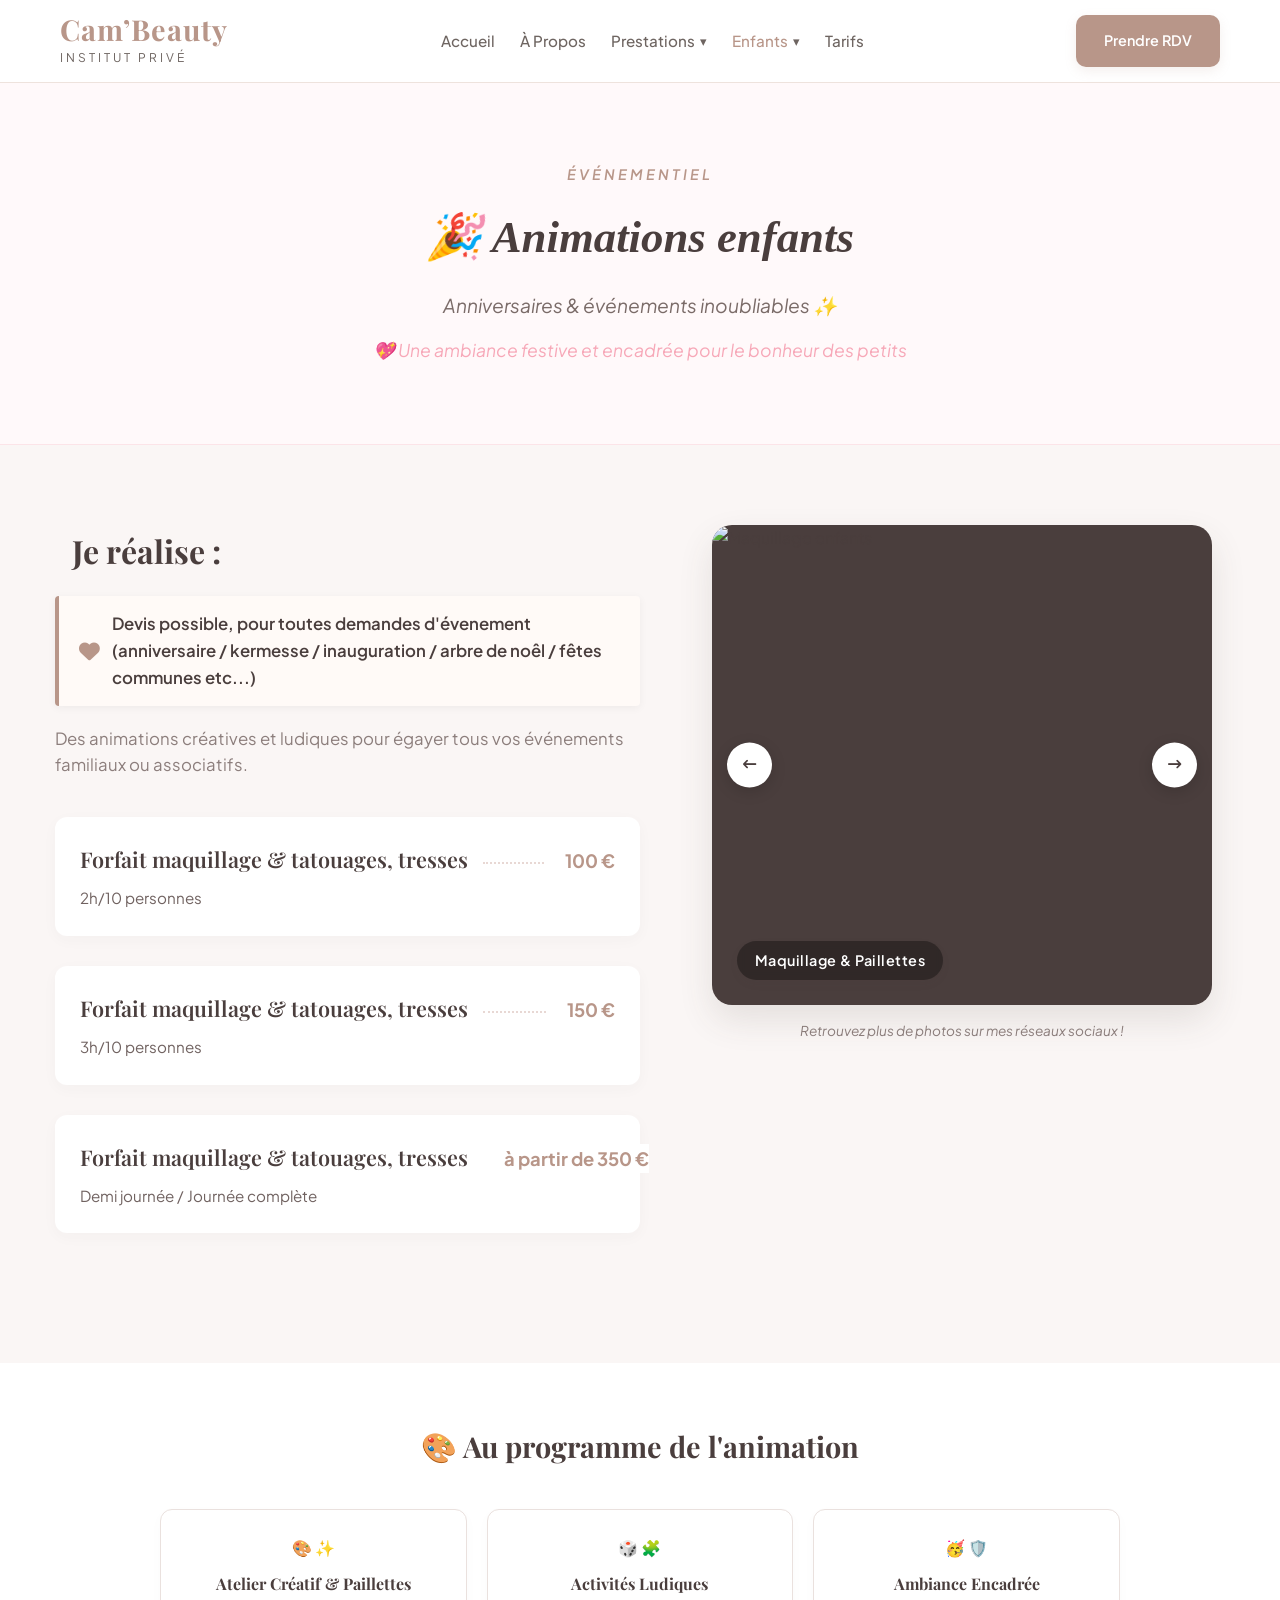
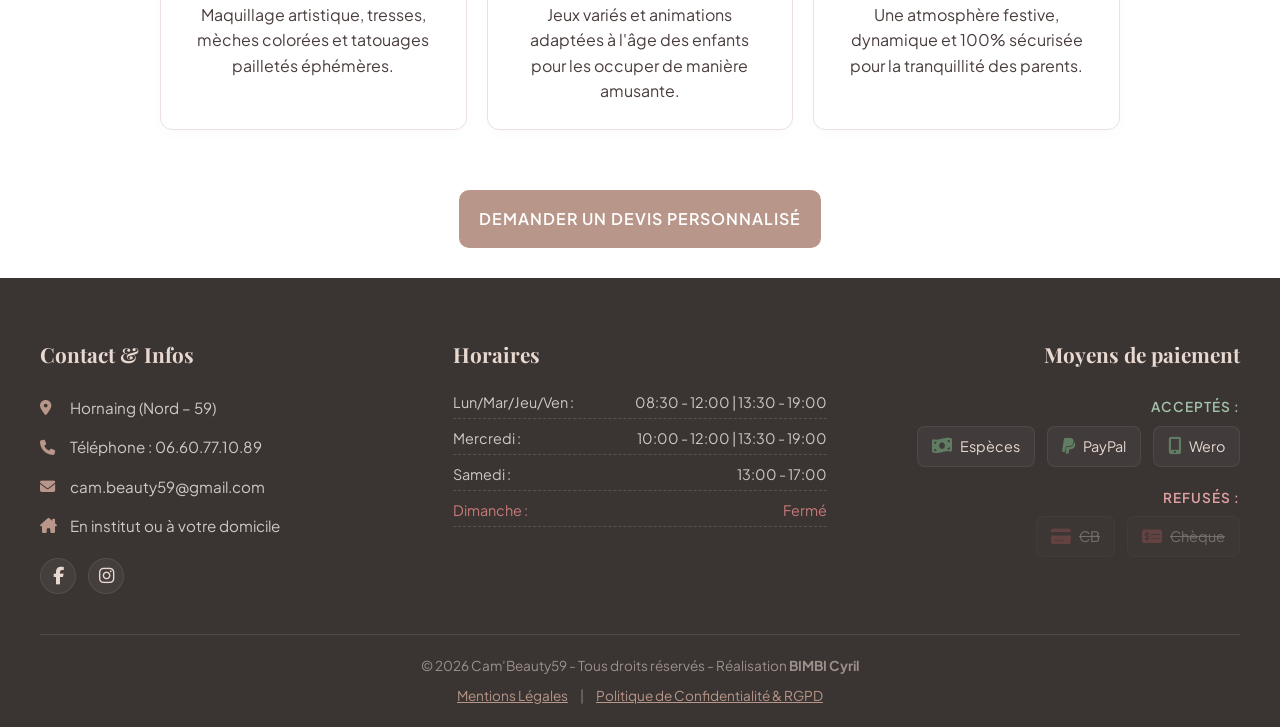
==== commit 682ddde7: "Update animations.html" ====
--- a/animations.html
+++ b/animations.html
@@ -9,6 +9,7 @@
     <link rel="preconnect" href="https://fonts.googleapis.com">
     <link rel="preconnect" href="https://fonts.gstatic.com" crossorigin>
     <link href="https://fonts.googleapis.com/css2?family=Playfair+Display:ital,wght@0,400..700;1,400..700&family=Plus+Jakarta+Sans:wght@300;400;500;600&display=swap" rel="stylesheet">
+    <link rel="icon" type="image/png" href="favicon.png">
 </head>
 <body>
 <div id="header-placeholder"></div>	
@@ -32,6 +33,10 @@
             <div class="prestation-items-details">
                 <div class="prestation-category-block">
                     <h2><i class="fa-solid fa-balloon"></i> Je réalise :</h2>
+                        <div class="info-box-highlight">
+        <i class="fa-solid fa-heart"></i>
+        <span>Devis possible, pour toutes demandes d'évenement (anniversaire / kermesse / inauguration / arbre de noêl / fêtes communes etc...)</span>
+    </div>
                     <p class="category-intro-text">Des animations créatives et ludiques pour égayer tous vos événements familiaux ou associatifs.</p>
                     
                     <div class="menu-list">
@@ -39,30 +44,33 @@
                         <div class="menu-item-row">
                             <div class="item-main-info">
                                 <div class="item-title-dots">
-                                    <span class="item-title">Anniversaires</span>
+                                    <span class="item-title">Forfait maquillage & tatouages, tresses</span>
                                     <span class="item-dots"></span>
+                                     <span class="item-price">100 €</span>
                                 </div>
-                                <p class="item-description">Une fête sur-mesure pour célébrer le grand jour avec magie et bonne humeur.</p>
+                                <p class="item-description">2h/10 personnes</p>
                             </div>
                         </div>
                         <!-- Item 2 -->
                         <div class="menu-item-row">
                             <div class="item-main-info">
                                 <div class="item-title-dots">
-                                    <span class="item-title">Fêtes familiales</span>
+                                    <span class="item-title">Forfait maquillage & tatouages, tresses</span>
                                     <span class="item-dots"></span>
+                                    <span class="item-price">150 €</span>
                                 </div>
-                                <p class="item-description">Mariages, baptêmes ou cousinades : je m'occupe d'occuper les enfants avec bienveillance.</p>
+                                <p class="item-description">3h/10 personnes</p>
                             </div>
                         </div>
                         <!-- Item 3 -->
                         <div class="menu-item-row">
                             <div class="item-main-info">
                                 <div class="item-title-dots">
-                                    <span class="item-title">Événements divers</span>
+                                    <span class="item-title">Forfait maquillage & tatouages, tresses</span>
                                     <span class="item-dots"></span>
+                                    <span class="item-price">à partir de 350 €</span>
                                 </div>
-                                <p class="item-description">Fêtes communales, arbres de Noël et animations d'associations pour un moment festif garanti.</p>
+                                <p class="item-description">Demi journée / Journée complète</p>
                             </div>
                         </div>
                     </div>
--- a/style.css
+++ b/style.css
@@ -1283,6 +1283,11 @@
  .prestation-detail-page {
      font-family: 'Plus Jakarta Sans', sans-serif;
      color: #4a3e3d;
+	 width: 100%;
+    max-width: 100%;
+    margin: 0 auto;
+    padding-left: 0;
+    padding-right: 0;
 }
 /* ========================================================================== SECTIONS HERO ========================================================================== */
  .prestation-hero-section {
@@ -1551,14 +1556,18 @@
 }
 /* Conteneur global de validation */
  .booking-container {
-     max-width: 550px;
-     margin: 20px auto;
+	 max-width: 1200px;
      padding: 30px;
      background-color: #faf6f5;
      border-radius: 16px;
      border: 1px solid #f3ece9;
      font-family: 'Plus Jakarta Sans', sans-serif;
      text-align: center;
+	 width: 100%;
+    margin: 0 auto;
+    padding-left: 15px;
+    padding-right: 15px;
+    box-sizing: border-box;
 }
 /* Case à cocher & texte réglementaire */
  .policy-label {
@@ -1658,11 +1667,16 @@
      background-color: #faf6f5;
      padding: 80px 20px;
 }
- .prestation-menu-container {
-     max-width: 1200px;
-     margin: 0 auto;
-     display: table;
-     width: 100%;
+.prestation-menu-container {
+    display: flex;
+    justify-content: space-between;
+    align-items: flex-start; /* Aligne les blocs tout en haut */
+    width: 100%;
+    max-width: 1200px;
+    margin: 0 auto;
+    padding-left: 15px;
+    padding-right: 15px;
+    box-sizing: border-box;
 }
 /* Colonne de Gauche : Prestations */
  .prestation-items-details {
@@ -1766,10 +1780,13 @@
      line-height: 1.6;
 }
 /* Colonne de Droite : Galerie Photo interactive */
- .prestation-media-gallery {
-     display: table-cell;
-     width: 40%;
-     vertical-align: middle;
+.prestation-media-gallery {
+    flex: 0 0 50%;
+    max-width: 500px; /* Limite la largeur maximale du cadre à 500px par exemple */
+    margin: 0 auto;    /* Centre le cadre dans sa colonne si besoin */
+    position: sticky;
+    top: 20px;
+    box-sizing: border-box;
 }
 
  .interactive-slider {
@@ -2219,3 +2236,314 @@
         max-width: 100%;
     }
 }
+/* ==========================================================================
+   ISOLATION COMPLÈTE : GRILLE DES TARIFS (SANS CONFLIT DE NOM)
+   ========================================================================== */
+
+/* Variables locales appliquées uniquement à cette page */
+.page-tarifs-institut {
+    background-color: #fcf9f7 !important;
+    font-family: 'Segoe UI', Roboto, Arial, sans-serif;
+}
+
+.page-tarifs-institut .prices-page-section {
+    max-width: 1200px;
+    margin: 0 auto 60px;
+    padding: 60px 20px 0;
+    box-sizing: border-box;
+}
+
+.page-tarifs-institut .section-title-block {
+    text-align: center;
+    margin-bottom: 40px;
+}
+
+.page-tarifs-institut .section-title-block h1 {
+    font-size: 2.6rem;
+    color: #4a3e3d;
+    margin: 0 0 10px 0;
+}
+
+.page-tarifs-institut .section-subtitle {
+    color: #b89689;
+    font-style: italic;
+    margin: 5px 0 0 0;
+}
+
+/* Grille et Cartes isolées */
+.page-tarifs-institut .prices-grid-container {
+    display: grid;
+    grid-template-columns: repeat(2, 1fr);
+    gap: 30px;
+}
+
+.page-tarifs-institut .price-category-card {
+    background: #ffffff !important;
+    border: 1px solid #f3ece9 !important;
+    border-radius: 20px;
+    padding: 40px;
+    box-shadow: 0 10px 30px rgba(42, 35, 34, 0.02);
+    box-sizing: border-box;
+}
+
+.page-tarifs-institut .price-category-card h2 {
+    font-size: 1.4rem;
+    color: #4a3e3d;
+    border-bottom: 2px solid #f3ece9;
+    padding-bottom: 15px;
+    margin: 0 0 30px 0;
+    display: flex;
+    align-items: center;
+    gap: 12px;
+}
+
+/* Lignes de prix */
+.page-tarifs-institut .price-list {
+    list-style: none;
+    padding: 0;
+    margin: 0;
+}
+
+.page-tarifs-institut .price-item {
+    display: flex;
+    justify-content: space-between;
+    align-items: flex-start;
+    margin-bottom: 26px;
+    position: relative;
+}
+
+.page-tarifs-institut .price-item:last-child {
+    margin-bottom: 0;
+}
+
+.page-tarifs-institut .price-details {
+    flex-grow: 1;
+    padding-right: 20px;
+}
+
+.page-tarifs-institut .item-title {
+    font-size: 1.05rem;
+    font-weight: 600;
+    color: #4a3e3d;
+    background: #ffffff;
+    position: relative;
+    z-index: 2;
+    padding-right: 6px;
+}
+
+.page-tarifs-institut .item-description {
+    font-size: 0.88rem;
+    color: #5c4e4c;
+    margin: 5px 0 0 0;
+    line-height: 1.4;
+}
+
+.page-tarifs-institut .item-price {
+    font-size: 1.15rem;
+    font-weight: 700;
+    color: #b89689;
+    white-space: nowrap;
+    background: #ffffff;
+    padding-left: 6px;
+    position: relative;
+    z-index: 2;
+}
+.item-price {
+    font-size: 1.15rem;
+    font-weight: 700;
+    color: #b89689;
+    white-space: nowrap;
+    background: #ffffff;
+    padding-left: 6px;
+    position: relative;
+    z-index: 2;
+}
+/* Pointillés d'alignement */
+.page-tarifs-institut .price-item::after {
+    content: "";
+    position: absolute;
+    left: 0;
+    right: 0;
+    top: 14px;
+    border-bottom: 1px dotted #e1d5d2;
+    z-index: 1;
+}
+
+/* Bas de page & Bouton unique */
+.page-tarifs-institut .prices-cta-block {
+    margin-top: 60px;
+    text-align: center;
+    background: #ffffff;
+    border: 1px solid #f3ece9;
+    padding: 40px;
+    border-radius: 20px;
+}
+
+.page-tarifs-institut .btn-primary-tarifs {
+    display: inline-block;
+    background: #b89689;
+    color: #ffffff;
+    text-decoration: none;
+    padding: 14px 30px;
+    border-radius: 30px;
+    font-weight: 600;
+    transition: all 0.3s ease;
+}
+
+.page-tarifs-institut .btn-primary-tarifs:hover {
+    background: #a38174;
+}
+/* Mode mobile responsive */
+@media (max-width: 968px) {
+    .page-tarifs-institut .prices-grid-container {
+        grid-template-columns: 1fr;
+    }
+}
+/* Style des titres cliquables de catégories */
+.page-tarifs-institut .price-category-card h2 a.category-link {
+    text-decoration: none;
+    color: #4a3e3d; /* Reste sur le brun foncé d'origine */
+    transition: color 0.3s ease;
+    display: block;
+    width: 100%;
+}
+
+/* Effet de survol : le titre passe doucement à la couleur cuivrée */
+.page-tarifs-institut .price-category-card h2 a.category-link:hover {
+    color: #b89689; 
+}
+/* --- BLOC D'INFO HAUTE VISIBILITÉ --- */
+.info-box-highlight {
+    display: flex;
+    align-items: center;
+    gap: 12px;
+    background-color: #fffaf7; /* Fond très clair pour le contraste */
+    border-left: 4px solid #b89689; /* Bordure latérale épaisse pour attirer l'œil */
+    padding: 15px 20px;
+    margin: 20px 0;
+    border-radius: 4px;
+    color: #4a3e3d;
+    font-weight: 600; /* Texte plus gras */
+    font-size: 1.05rem; /* Texte légèrement plus grand */
+    box-shadow: 0 2px 8px rgba(0,0,0,0.05); /* Légère ombre pour le détacher du fond */
+}
+
+.info-box-highlight i {
+    color: #b89689;
+    font-size: 1.3rem;
+}
+/* Défilement fluide pour toute la page */
+html {
+    scroll-behavior: smooth;
+	overflow-x: hidden;
+}
+
+/* Style des liens de prestations */
+.prestation-link {
+    text-decoration: none;
+    color: inherit;
+    display: block;
+    cursor: pointer;
+    transition: background-color 0.3s ease;
+}
+
+.prestation-link:hover .menu-item-row {
+    background-color: #fcf4ee; /* Légère couleur au survol pour indiquer que c'est cliquable */
+    border-radius: 8px;
+}
+/* Style de base (état inactif - grisé) */
+#booking-btn {
+    pointer-events: none;
+    opacity: 0.3;
+    filter: grayscale(100%);
+    background-color: #333333; /* Gris par défaut */
+    color: #ffffff;
+    cursor: not-allowed;
+    transition: all 0.4s ease;
+    display: inline-block;
+    text-decoration: none; /* Pour éviter le soulignement du lien */
+}
+
+/* État actif (bleu profond - case cochée) */
+#booking-btn.active {
+    pointer-events: auto;
+    opacity: 1;
+    filter: none; /* Supprime le gris */
+    background-color: #b89689;
+    cursor: pointer;
+    box-shadow: 0 4px 10px rgba(0, 86, 179, 0.3); /* Ombre bleutée légère */
+}
+
+/* Effet au survol pour rendre le bleu plus vivant */
+#booking-btn.active:hover {
+    background-color: #9E7B6E; /* Bleu plus clair au survol */
+}
+/* Ajustements pour les écrans mobiles */
+@media screen and (max-width: 768px) {
+    /* Permet au bloc principal de s'adapter sans dépasser */
+    .prestation-menu-container, 
+    .prestation-items-details, 
+    .menu-item-row {
+        width: 100%;
+        box-sizing: border-box;
+    }
+
+    /* Empêche les points de suspension de pousser le prix hors champ */
+    .item-title-dots {
+        display: flex;
+        justify-content: space-between;
+        align-items: center;
+        width: 100%;
+    }
+
+    .item-dots {
+        flex-grow: 1;
+        margin: 0 10px;
+        /* Réduit les points si l'écran est trop petit pour éviter la cassure */
+        min-width: 10px; 
+    }
+
+    /* S'assure que le prix reste toujours bien calé à droite et visible */
+    .item-price {
+        white-space: nowrap;
+        flex-shrink: 0;
+    }
+}
+/* --- CORRECTION FINALE MOBILE --- */
+@media screen and (max-width: 768px) {
+    .page-tarifs-institut .price-item {
+        display: block;
+        margin-bottom: 24px;
+        position: relative;
+    }
+
+    .page-tarifs-institut .price-details {
+        padding-right: 0;
+        width: 100%;
+    }
+
+    .page-tarifs-institut .item-title {
+        display: inline-block;
+        padding-right: 0;
+        background: transparent;
+    }
+
+    .page-tarifs-institut .price-item::after,
+    .page-tarifs-institut .price-details::after {
+        display: none;
+    }
+
+    .page-tarifs-institut .item-price {
+        display: block;
+        text-align: right;
+        margin-top: 4px;
+        background: transparent;
+        padding-left: 0;
+    }
+}
+.prestation-link.selected .menu-item-row {
+    background-color: #fce4ec; /* Rose très doux */
+    border-color: #d81b60;     /* Bordure rose plus prononcée */
+    border-radius: 8px;
+    transition: all 0.3s ease;
+}
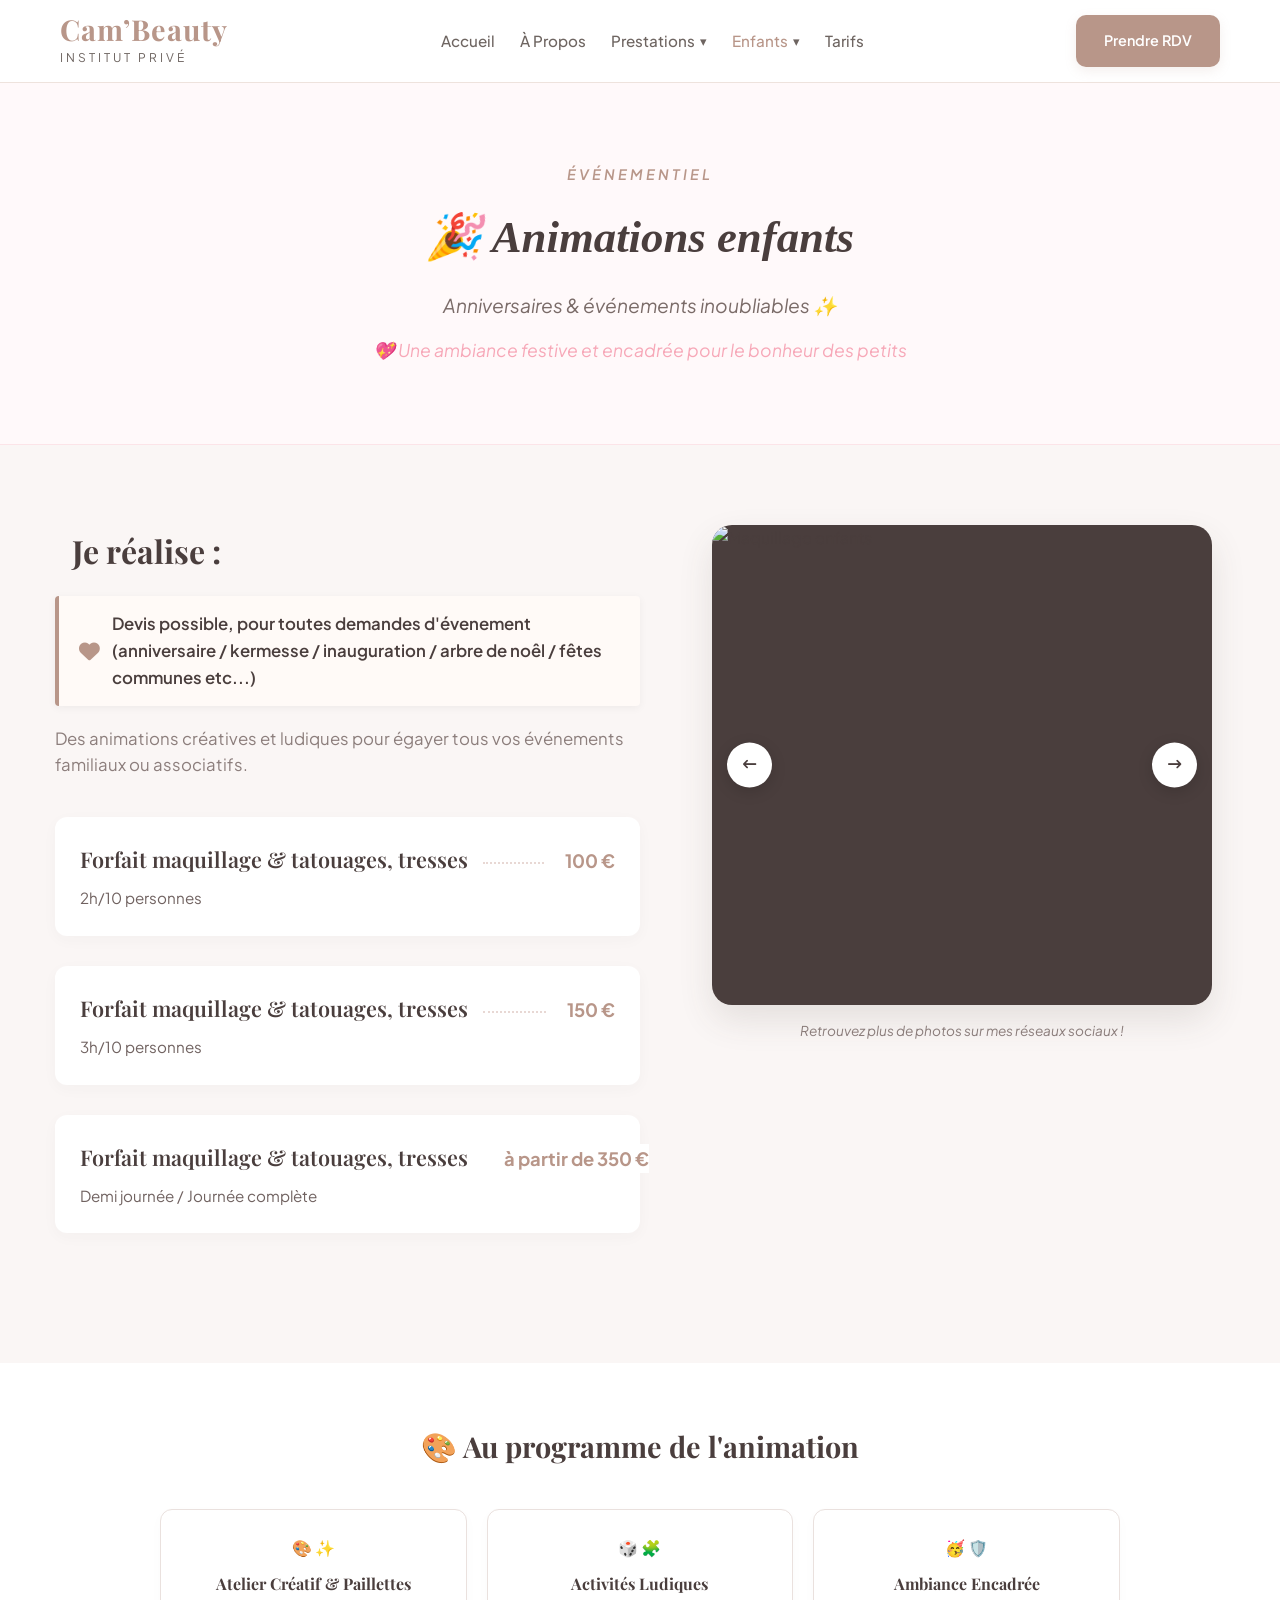
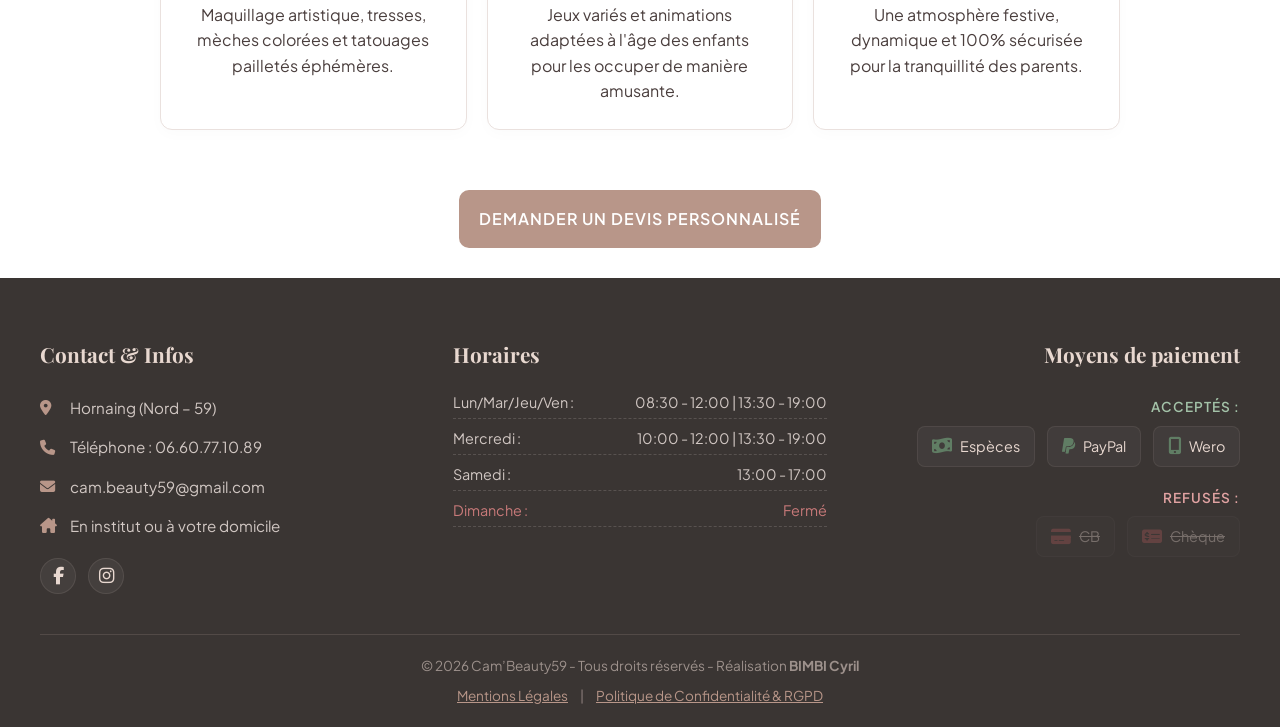
==== commit 68118883: "Update animations.html" ====
--- a/animations.html
+++ b/animations.html
@@ -83,12 +83,16 @@
                     <div class="interactive-slider">
                         <div class="slider-slides-container" id="kids-photos">
                             <div class="slide-picture-item">
-                                <img src="images/animation-maquillage.jpg" alt="Maquillage enfants">
-                                <span class="slide-tag">Maquillage & Paillettes</span>
+                                <img src="images/enfant1.jpg" alt="Maquillage enfants">
                             </div>
                             <div class="slide-picture-item">
-                                <img src="images/animation-fete.jpg" alt="Ambiance festive">
-                                <span class="slide-tag">Ambiance Festive</span>
+                                <img src="images/enfant2.jpg" alt="Ambiance festive">
+                            </div>
+                            <div class="slide-picture-item">
+                                <img src="images/enfant4.jpg" alt="Ambiance festive">
+                            </div>
+                            <div class="slide-picture-item">
+                                <img src="images/enfant5.jpg" alt="Ambiance festive">
                             </div>
                         </div>
                         <button class="slider-arrow arrow-left" onclick="document.getElementById('kids-photos').scrollBy({left: -320, behavior: 'smooth'})"><i class="fa-solid fa-arrow-left-long"></i></button>
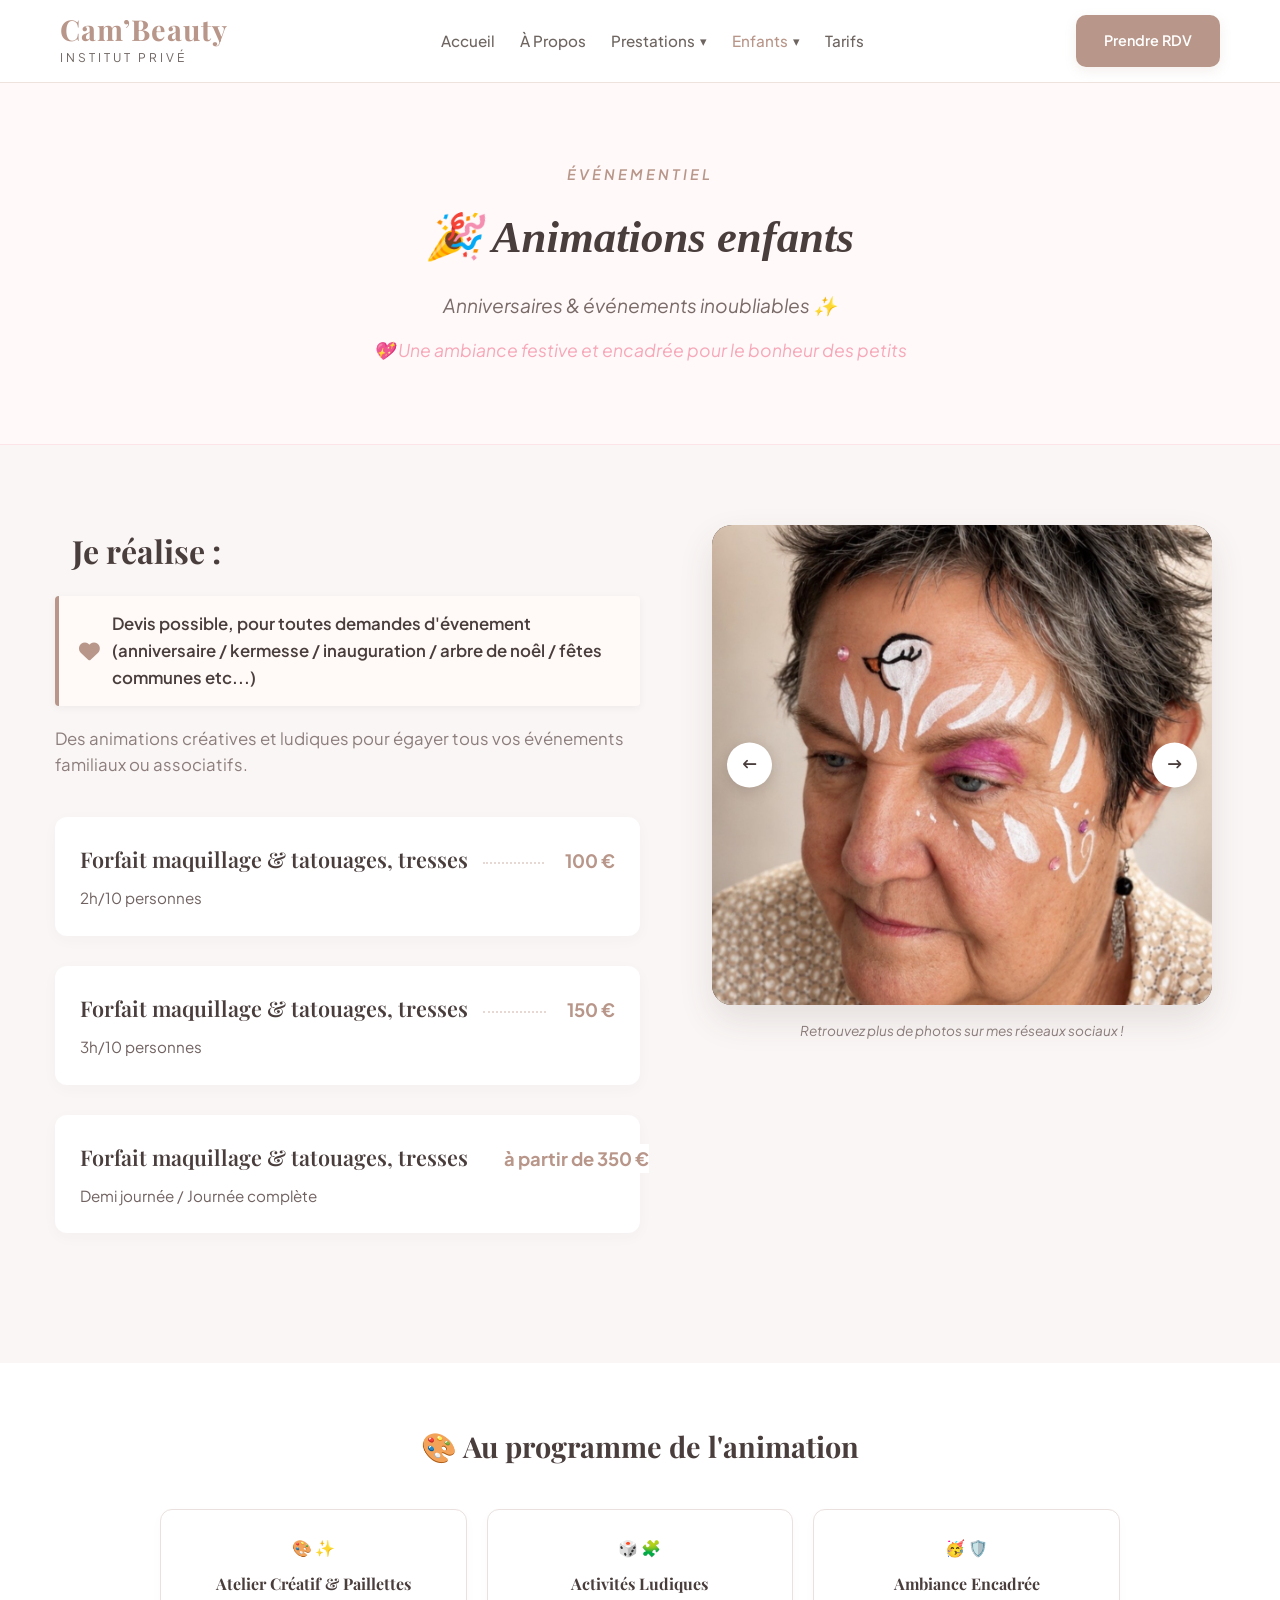
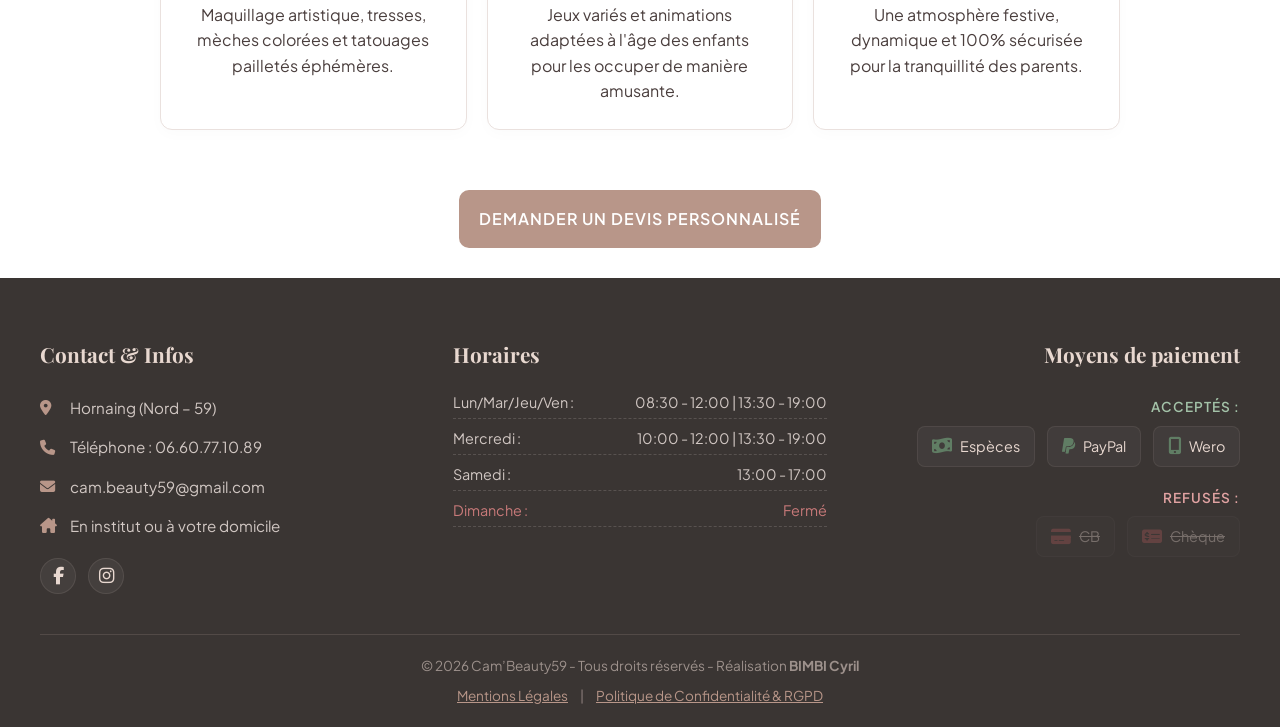
==== commit fc8b6f1d: "Update animations.html" ====
--- a/animations.html
+++ b/animations.html
@@ -83,16 +83,16 @@
                     <div class="interactive-slider">
                         <div class="slider-slides-container" id="kids-photos">
                             <div class="slide-picture-item">
-                                <img src="images/enfant1.jpg" alt="Maquillage enfants">
+                                <img src="images/enfants1.jpg" alt="Maquillage enfants">
                             </div>
                             <div class="slide-picture-item">
-                                <img src="images/enfant2.jpg" alt="Ambiance festive">
+                                <img src="images/enfants2.jpg" alt="Ambiance festive">
                             </div>
                             <div class="slide-picture-item">
-                                <img src="images/enfant4.jpg" alt="Ambiance festive">
+                                <img src="images/enfants4.jpg" alt="Ambiance festive">
                             </div>
                             <div class="slide-picture-item">
-                                <img src="images/enfant5.jpg" alt="Ambiance festive">
+                                <img src="images/enfants5.jpg" alt="Ambiance festive">
                             </div>
                         </div>
                         <button class="slider-arrow arrow-left" onclick="document.getElementById('kids-photos').scrollBy({left: -320, behavior: 'smooth'})"><i class="fa-solid fa-arrow-left-long"></i></button>
